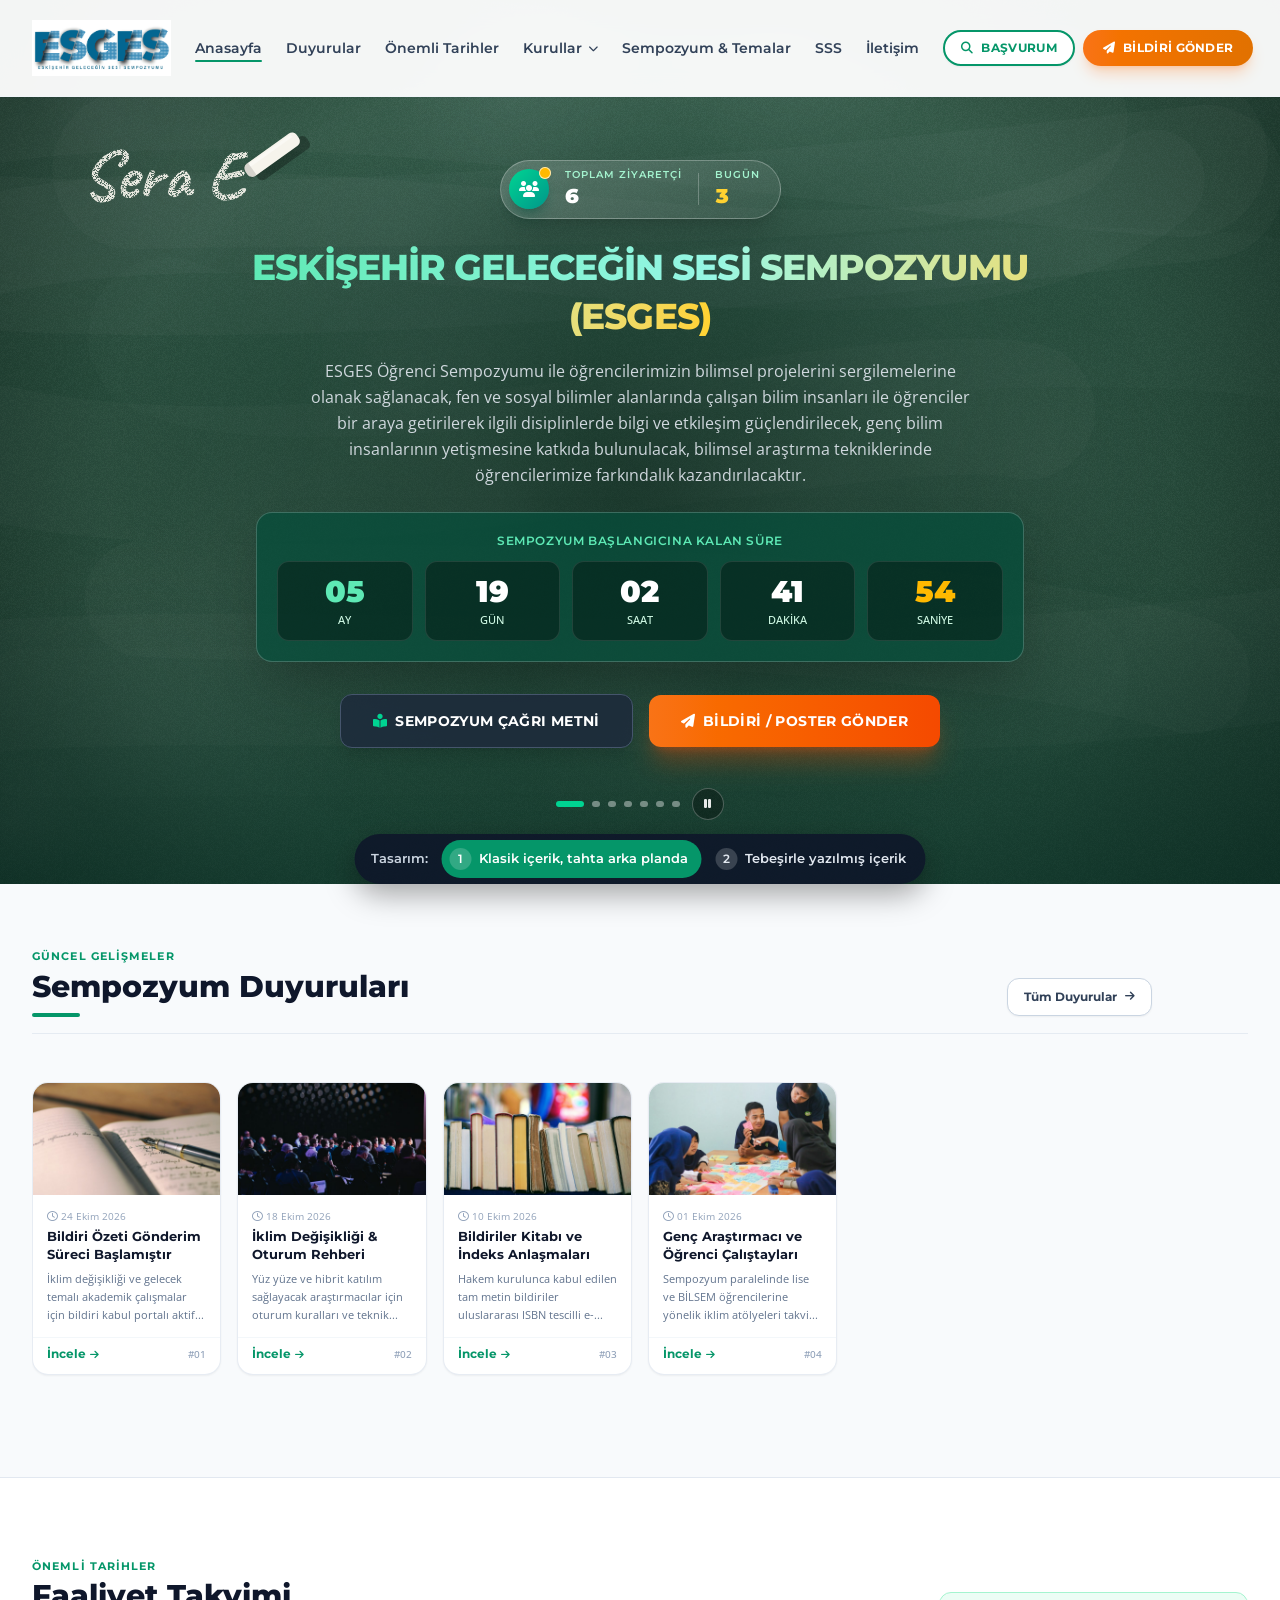
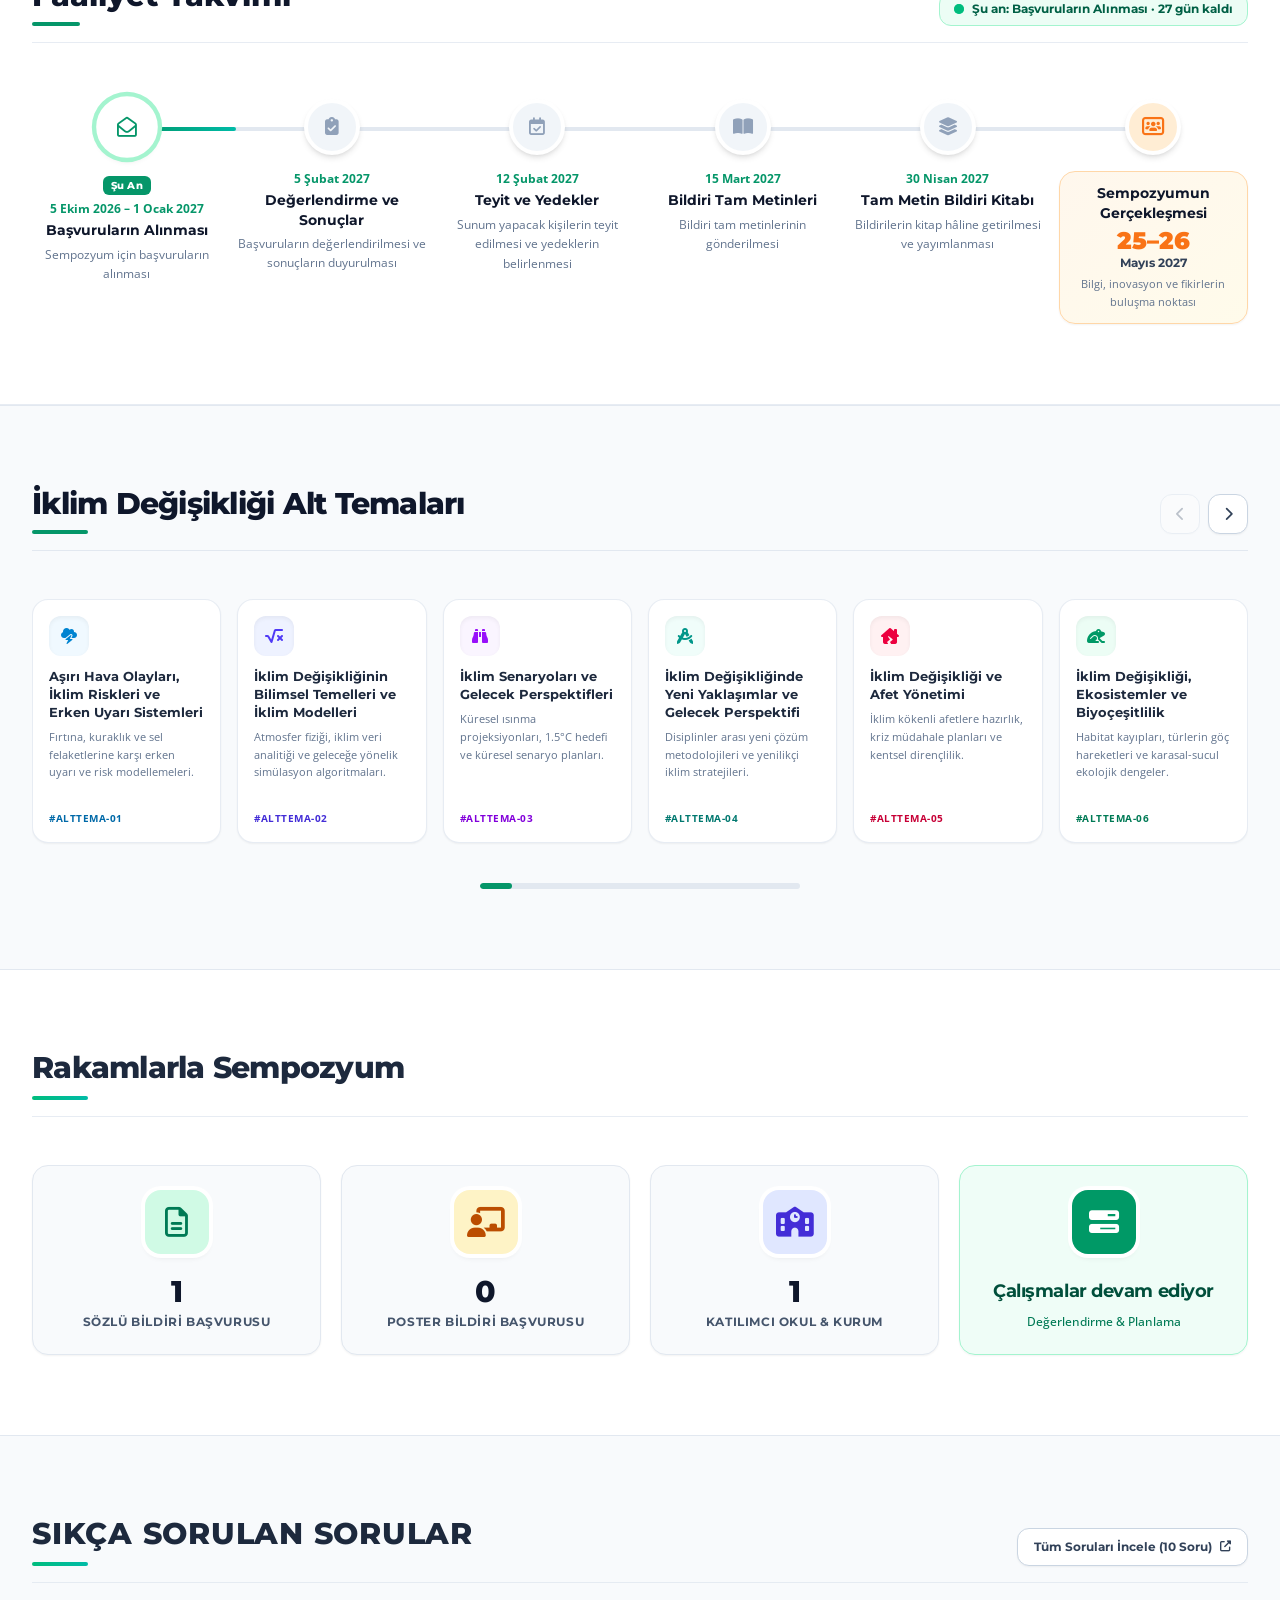
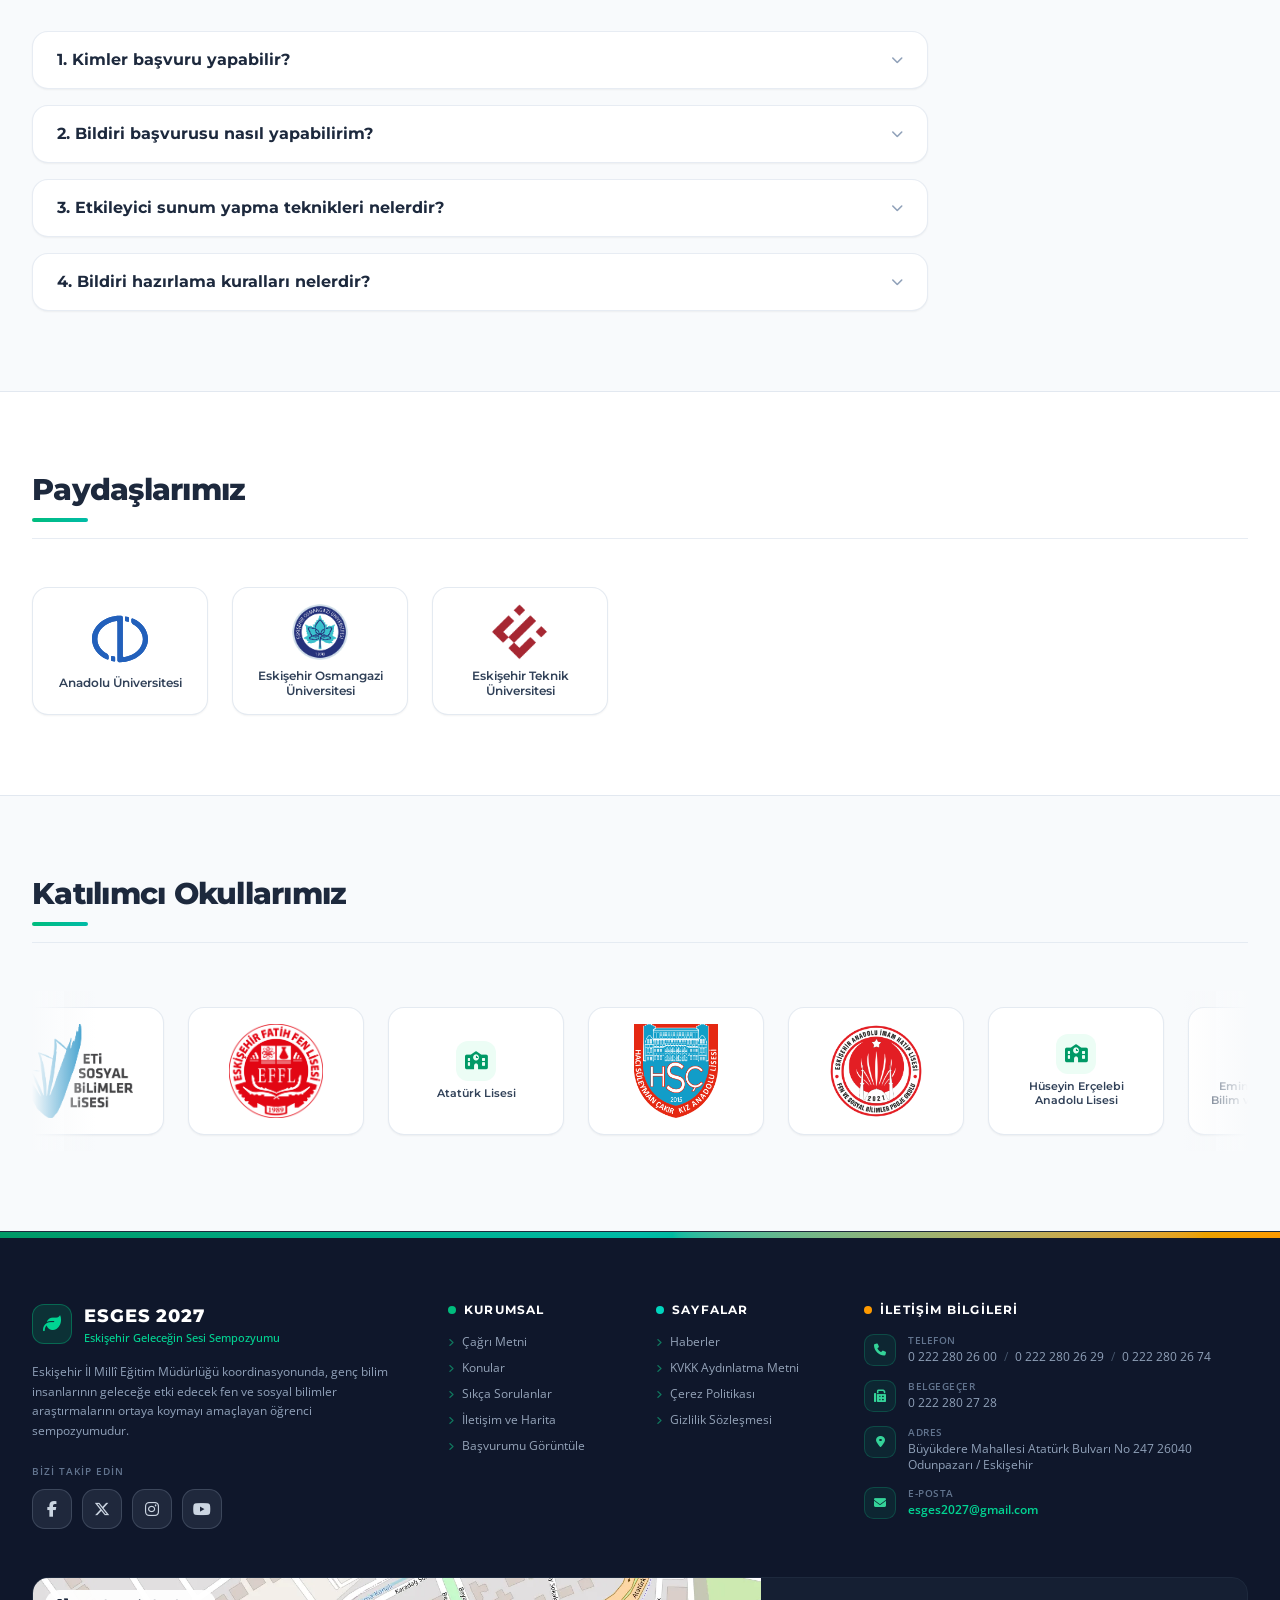
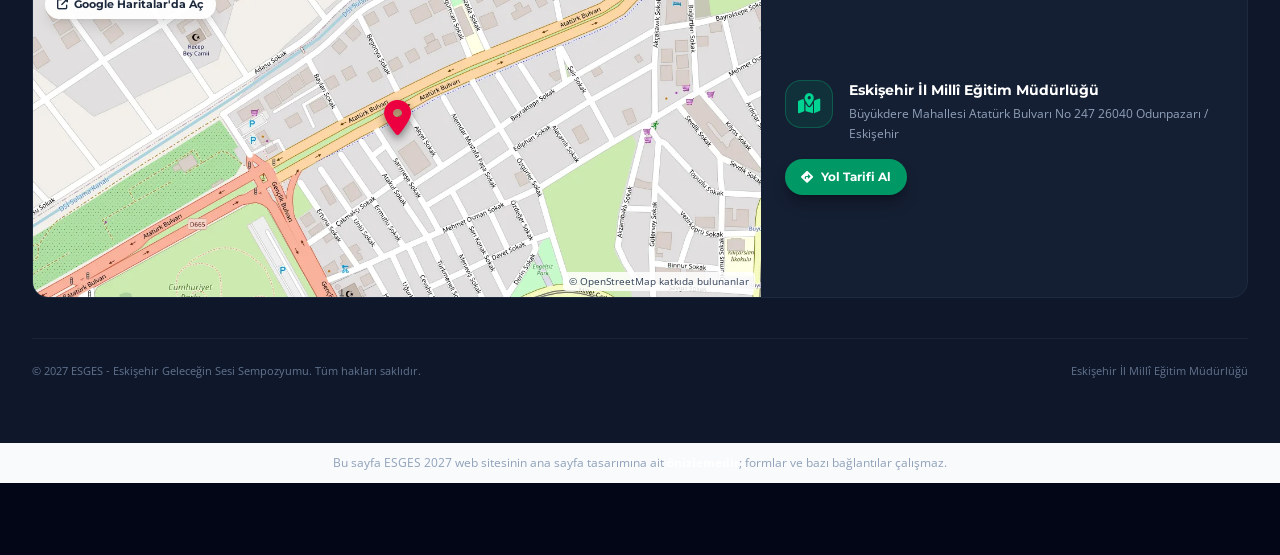
==== onceki.html @ fbde56c3 "İki tasarım sürümü ve aralarında geçiş çubuğu Sürüm 1 (onceki.html): klasik içerik, tebeşir tahtası " ====
<!DOCTYPE html>
<html lang="tr" class="scroll-smooth">
<head>
  <meta charset="utf-8">
  <meta name="viewport" content="width=device-width, initial-scale=1">
  <meta name="robots" content="noindex, nofollow">
  <title>ESGES 2027 | Tasarım Önizlemesi – Sürüm 1</title>
  <link rel="icon" href="images/esges-logo.png">
  <link rel="stylesheet" href="assets/app-8O1k_SH7.css">
  <script type="module" src="assets/app-DquBh3Ga.js"></script>
</head>
<body class="font-sans bg-brand-lightBg text-slate-800 antialiased selection:bg-brand-emerald selection:text-white">


  <div id="preloader" class="fixed inset-0 z-[9999] bg-slate-900 flex flex-col items-center justify-center transition-opacity duration-700">
  <div class="relative flex flex-col items-center justify-center">
    <div class="animate-pulse flex flex-col items-center">
      <svg class="w-32 h-32 md:w-40 md:h-40 drop-shadow-2xl" viewBox="0 0 200 200" fill="none" xmlns="http://www.w3.org/2000/svg">
        <circle cx="100" cy="100" r="90" stroke="url(#esgesGrad)" stroke-width="4" fill="#0f172a" />
        <path d="M100 35C100 35 145 65 145 110C145 145 115 165 100 165C85 165 55 145 55 110C55 65 100 35 100 35Z" fill="url(#leafGrad)" opacity="0.2"/>
        <path d="M100 45C100 45 135 75 135 110C135 135 115 155 100 155C85 155 65 135 65 110C65 75 100 45 100 45Z" stroke="#10b981" stroke-width="3" stroke-linecap="round"/>
        <path d="M100 55V145" stroke="#10b981" stroke-width="2.5" stroke-dasharray="4 3"/>
        <path d="M100 95C115 85 125 90 125 90" stroke="#059669" stroke-width="2.5" stroke-linecap="round"/>
        <path d="M100 115C85 105 75 110 75 110" stroke="#059669" stroke-width="2.5" stroke-linecap="round"/>
        <defs>
          <linearGradient id="esgesGrad" x1="0" y1="0" x2="200" y2="200" gradientUnits="userSpaceOnUse">
            <stop stop-color="#10b981"/>
            <stop offset="0.5" stop-color="#0284c7"/>
            <stop offset="1" stop-color="#f97316"/>
          </linearGradient>
          <linearGradient id="leafGrad" x1="100" y1="35" x2="100" y2="165" gradientUnits="userSpaceOnUse">
            <stop stop-color="#10b981"/>
            <stop offset="1" stop-color="#0284c7"/>
          </linearGradient>
        </defs>
      </svg>
      <div class="mt-4 text-center">
        <span class="text-3xl font-extrabold tracking-wider text-emerald-400 block font-['Montserrat']">ESGES</span>
        <span class="text-xs font-semibold tracking-widest text-slate-300 uppercase block mt-1">Eskişehir Geleceğin Sesi Sempozyumu</span>
        <span class="inline-block mt-2 px-2.5 py-0.5 rounded-full text-[11px] font-bold tracking-wider bg-emerald-500/20 text-emerald-300 border border-emerald-500/30">2027</span>
      </div>
    </div>
  </div>
</div>
  <header id="mainHeader" class="fixed top-0 left-0 right-0 z-40 transition-all duration-300 py-4 bg-white/95 backdrop-blur-md shadow-xs border-b border-slate-100">
  
  <div class="max-w-[90rem] mx-auto px-4 sm:px-6 lg:px-8 flex items-center justify-between gap-4 xl:gap-6">
    <a href="#" class="flex items-center group py-1 shrink-0">
      <img src="images/esges-logo.png" alt="ESGES 2027" class="h-9 sm:h-12 xl:h-14 w-auto max-w-[130px] sm:max-w-none object-contain transition-transform duration-300 group-hover:scale-105">
    </a>

    <nav class="hidden xl:flex items-center gap-6 2xl:gap-8 font-title font-semibold text-sm text-slate-700 whitespace-nowrap">
      <a href="#anasayfa" class="hover:text-brand-emerald transition-colors relative py-1 after:content-[''] after:absolute after:bottom-0 after:left-0 after:w-full after:h-0.5 after:bg-brand-emerald after:rounded-full">Anasayfa</a>
      <a href="#duyurular" class="hover:text-brand-emerald transition-colors py-1">Duyurular</a>
      <a href="#takvim" class="hover:text-brand-emerald transition-colors py-1">Önemli Tarihler</a>
      
      <div class="relative" data-kurul-menu>
        <button type="button" id="kurulMenuDugme" data-kurul-menu-dugme aria-expanded="false" aria-controls="kurulMenu" class="hover:text-brand-emerald transition-colors py-1 inline-flex items-center gap-1.5 font-semibold">
          <span>Kurullar</span><i class="fa-solid fa-chevron-down text-[10px] transition-transform duration-200" aria-hidden="true"></i>
        </button>
        <div id="kurulMenu" data-kurul-menu-liste class="hidden absolute left-1/2 -translate-x-1/2 top-full mt-3 w-80 rounded-2xl bg-white border border-slate-100 shadow-xl p-2 z-50 whitespace-normal">
                      <button type="button" data-kurul="0" class="w-full flex items-center gap-3 px-3 py-2.5 rounded-xl text-left text-sm text-slate-700 hover:bg-emerald-50 hover:text-brand-emerald transition-colors">
              <span class="w-8 h-8 shrink-0 rounded-lg bg-emerald-50 text-brand-emerald flex items-center justify-center" aria-hidden="true"><i class="fa-solid fa-sitemap text-xs"></i></span>
              <span class="flex-1 leading-snug">Sempozyum Düzenleme Kurulu</span>
              <span class="text-[11px] font-normal text-slate-400">6</span>
            </button>
                      <button type="button" data-kurul="1" class="w-full flex items-center gap-3 px-3 py-2.5 rounded-xl text-left text-sm text-slate-700 hover:bg-emerald-50 hover:text-brand-emerald transition-colors">
              <span class="w-8 h-8 shrink-0 rounded-lg bg-emerald-50 text-brand-emerald flex items-center justify-center" aria-hidden="true"><i class="fa-solid fa-flask text-xs"></i></span>
              <span class="flex-1 leading-snug">Sempozyum Bilim Kurulu</span>
              <span class="text-[11px] font-normal text-slate-400">39</span>
            </button>
                      <button type="button" data-kurul="2" class="w-full flex items-center gap-3 px-3 py-2.5 rounded-xl text-left text-sm text-slate-700 hover:bg-emerald-50 hover:text-brand-emerald transition-colors">
              <span class="w-8 h-8 shrink-0 rounded-lg bg-emerald-50 text-brand-emerald flex items-center justify-center" aria-hidden="true"><i class="fa-solid fa-chalkboard-user text-xs"></i></span>
              <span class="flex-1 leading-snug">Sempozyum Eğitim Kurulu</span>
              <span class="text-[11px] font-normal text-slate-400">8</span>
            </button>
                      <button type="button" data-kurul="3" class="w-full flex items-center gap-3 px-3 py-2.5 rounded-xl text-left text-sm text-slate-700 hover:bg-emerald-50 hover:text-brand-emerald transition-colors">
              <span class="w-8 h-8 shrink-0 rounded-lg bg-emerald-50 text-brand-emerald flex items-center justify-center" aria-hidden="true"><i class="fa-solid fa-laptop-code text-xs"></i></span>
              <span class="flex-1 leading-snug">Sempozyum WEB Sitesi &amp; Grafik Tasarım Ekibi</span>
              <span class="text-[11px] font-normal text-slate-400">4</span>
            </button>
                      <button type="button" data-kurul="4" class="w-full flex items-center gap-3 px-3 py-2.5 rounded-xl text-left text-sm text-slate-700 hover:bg-emerald-50 hover:text-brand-emerald transition-colors">
              <span class="w-8 h-8 shrink-0 rounded-lg bg-emerald-50 text-brand-emerald flex items-center justify-center" aria-hidden="true"><i class="fa-solid fa-pen-ruler text-xs"></i></span>
              <span class="flex-1 leading-snug">Grafik Tasarım &amp; Dizgi</span>
              <span class="text-[11px] font-normal text-slate-400">1</span>
            </button>
                      <button type="button" data-kurul="5" class="w-full flex items-center gap-3 px-3 py-2.5 rounded-xl text-left text-sm text-slate-700 hover:bg-emerald-50 hover:text-brand-emerald transition-colors">
              <span class="w-8 h-8 shrink-0 rounded-lg bg-emerald-50 text-brand-emerald flex items-center justify-center" aria-hidden="true"><i class="fa-solid fa-clipboard-check text-xs"></i></span>
              <span class="flex-1 leading-snug">Sempozyum Başvuru Değerlendirme Kurulu</span>
              <span class="text-[11px] font-normal text-slate-400">27</span>
            </button>
                      <button type="button" data-kurul="6" class="w-full flex items-center gap-3 px-3 py-2.5 rounded-xl text-left text-sm text-slate-700 hover:bg-emerald-50 hover:text-brand-emerald transition-colors">
              <span class="w-8 h-8 shrink-0 rounded-lg bg-emerald-50 text-brand-emerald flex items-center justify-center" aria-hidden="true"><i class="fa-solid fa-people-group text-xs"></i></span>
              <span class="flex-1 leading-snug">Sempozyum Organizasyon Ekibi</span>
              <span class="text-[11px] font-normal text-slate-400">10</span>
            </button>
                  </div>
      </div>
      <a href="#alt-temalar" class="hover:text-brand-emerald transition-colors py-1">Sempozyum & Temalar</a>
      <a href="#sss" class="hover:text-brand-emerald transition-colors py-1">SSS</a>
      <a href="#iletisim" class="hover:text-brand-emerald transition-colors py-1">İletişim</a>
    </nav>

    <div class="flex items-center gap-2 2xl:gap-3 shrink-0">
      
      <button data-modal-open="onizleme-takipModal" title="Takip kodunuzla başvurunuzu görüntüleyin" aria-label="Başvurumu görüntüle" class="hidden md:inline-flex items-center gap-2 px-4 py-2 rounded-full text-xs font-title font-bold tracking-wide whitespace-nowrap text-brand-emerald bg-white border-2 border-brand-emerald hover:bg-brand-emerald hover:text-white shadow-xs transition-all transform hover:-translate-y-0.5">
        <i class="fa-solid fa-magnifying-glass" aria-hidden="true"></i>
        <span class="2xl:hidden">BAŞVURUM</span>
        <span class="hidden 2xl:inline">BAŞVURUMU GÖRÜNTÜLE</span>
      </button>
      <button data-modal-open="onizleme-abstractModal" class="hidden md:inline-flex whitespace-nowrap items-center gap-2 px-5 py-2.5 rounded-full text-xs font-title font-bold tracking-wide text-white bg-gradient-to-r from-brand-accent to-amber-600 hover:from-brand-accentHover hover:to-orange-700 shadow-lg shadow-orange-500/25 transition-all transform hover:-translate-y-0.5">
        <i class="fa-solid fa-paper-plane" aria-hidden="true"></i>
        <span class="2xl:hidden">BİLDİRİ GÖNDER</span>
        <span class="hidden 2xl:inline">BİLDİRİ/POSTER GÖNDER</span>
      </button>

    <button id="mobileMenuBtn" aria-label="Menüyü Aç" class="xl:hidden p-2 rounded-lg text-slate-700 hover:text-brand-emerald hover:bg-slate-100 transition-colors focus:outline-hidden">
      <i class="fa-solid fa-bars text-2xl"></i>
    </button>
    </div>
  </div>
</header>

<div id="mobileDrawer" class="fixed inset-0 bg-slate-900/60 z-50 backdrop-blur-xs hidden xl:hidden">
  <div class="w-4/5 max-w-sm bg-white h-full ml-auto p-6 flex flex-col justify-between shadow-2xl overflow-y-auto">
    <div>
      <div class="flex items-center justify-between border-b pb-4 border-slate-100">
        <div class="flex items-center gap-2">
          <div class="w-9 h-9 rounded-lg bg-brand-emerald text-white flex items-center justify-center font-bold">E</div>
          <span class="font-title font-extrabold text-lg text-slate-800">ESGES Menü</span>
        </div>
        <button id="closeDrawerBtn" aria-label="Menüyü Kapat" class="p-2 text-slate-400 hover:text-slate-800 rounded-full hover:bg-slate-100 transition-colors">
          <i class="fa-solid fa-xmark text-xl"></i>
        </button>
      </div>

      <nav class="mt-6 flex flex-col space-y-3 font-title font-semibold text-slate-700">
        <a href="#anasayfa" class="mobile-nav-link flex items-center justify-between p-3 rounded-xl bg-slate-50 hover:bg-emerald-50 hover:text-brand-emerald transition-colors"><span>Anasayfa</span><i class="fa-solid fa-angle-right text-xs opacity-50"></i></a>
        <a href="#duyurular" class="mobile-nav-link flex items-center justify-between p-3 rounded-xl bg-slate-50 hover:bg-emerald-50 hover:text-brand-emerald transition-colors"><span>Duyurular</span><i class="fa-solid fa-angle-right text-xs opacity-50"></i></a>
        <a href="#takvim" class="mobile-nav-link flex items-center justify-between p-3 rounded-xl bg-slate-50 hover:bg-emerald-50 hover:text-brand-emerald transition-colors"><span>Faaliyet Takvimi</span><i class="fa-solid fa-angle-right text-xs opacity-50"></i></a>
        
        <div data-kurul-menu>
          <button type="button" data-kurul-menu-dugme aria-expanded="false" aria-controls="kurulMenuMobil" class="w-full flex items-center justify-between p-3 rounded-xl bg-slate-50 hover:bg-emerald-50 hover:text-brand-emerald transition-colors">
            <span>Kurullar</span><i class="fa-solid fa-chevron-down text-xs opacity-50 transition-transform duration-200" aria-hidden="true"></i>
          </button>
          <div id="kurulMenuMobil" data-kurul-menu-liste class="hidden mt-2 ml-3 pl-3 border-l-2 border-emerald-100 flex flex-col gap-1">
                          <button type="button" data-kurul="0" class="mobile-nav-link text-left px-3 py-2 rounded-lg text-sm font-medium text-slate-600 hover:bg-emerald-50 hover:text-brand-emerald transition-colors">Sempozyum Düzenleme Kurulu</button>
                          <button type="button" data-kurul="1" class="mobile-nav-link text-left px-3 py-2 rounded-lg text-sm font-medium text-slate-600 hover:bg-emerald-50 hover:text-brand-emerald transition-colors">Sempozyum Bilim Kurulu</button>
                          <button type="button" data-kurul="2" class="mobile-nav-link text-left px-3 py-2 rounded-lg text-sm font-medium text-slate-600 hover:bg-emerald-50 hover:text-brand-emerald transition-colors">Sempozyum Eğitim Kurulu</button>
                          <button type="button" data-kurul="3" class="mobile-nav-link text-left px-3 py-2 rounded-lg text-sm font-medium text-slate-600 hover:bg-emerald-50 hover:text-brand-emerald transition-colors">Sempozyum WEB Sitesi &amp; Grafik Tasarım Ekibi</button>
                          <button type="button" data-kurul="4" class="mobile-nav-link text-left px-3 py-2 rounded-lg text-sm font-medium text-slate-600 hover:bg-emerald-50 hover:text-brand-emerald transition-colors">Grafik Tasarım &amp; Dizgi</button>
                          <button type="button" data-kurul="5" class="mobile-nav-link text-left px-3 py-2 rounded-lg text-sm font-medium text-slate-600 hover:bg-emerald-50 hover:text-brand-emerald transition-colors">Sempozyum Başvuru Değerlendirme Kurulu</button>
                          <button type="button" data-kurul="6" class="mobile-nav-link text-left px-3 py-2 rounded-lg text-sm font-medium text-slate-600 hover:bg-emerald-50 hover:text-brand-emerald transition-colors">Sempozyum Organizasyon Ekibi</button>
                      </div>
        </div>
        <a href="#alt-temalar" class="mobile-nav-link flex items-center justify-between p-3 rounded-xl bg-slate-50 hover:bg-emerald-50 hover:text-brand-emerald transition-colors"><span>Alt Temalar</span><i class="fa-solid fa-angle-right text-xs opacity-50"></i></a>
        <a href="#sss" class="mobile-nav-link flex items-center justify-between p-3 rounded-xl bg-slate-50 hover:bg-emerald-50 hover:text-brand-emerald transition-colors"><span>Sıkça Sorulan Sorular</span><i class="fa-solid fa-angle-right text-xs opacity-50"></i></a>
        <a href="#iletisim" class="mobile-nav-link flex items-center justify-between p-3 rounded-xl bg-slate-50 hover:bg-emerald-50 hover:text-brand-emerald transition-colors"><span>İletişim</span><i class="fa-solid fa-angle-right text-xs opacity-50"></i></a>
      </nav>
    </div>

    <div class="pt-6 border-t border-slate-100 flex flex-col gap-3">
      <button data-modal-open="textModal" class="w-full py-2.5 px-4 rounded-xl font-semibold text-emerald-800 bg-emerald-50 border border-emerald-200 hover:bg-emerald-100 active:scale-95 transition-all text-center text-xs">Çağrı Metni İncele</button>
      <button data-modal-open="onizleme-takipModal" class="w-full py-2.5 px-4 rounded-xl font-semibold text-brand-emerald bg-white border-2 border-brand-emerald hover:bg-emerald-50 active:scale-95 transition-all text-center text-xs"><i class="fa-solid fa-magnifying-glass mr-1.5" aria-hidden="true"></i>Başvurumu Görüntüle</button>
      <button data-modal-open="onizleme-abstractModal" class="w-full py-3 px-4 rounded-xl bg-brand-accent text-white font-title font-bold text-center text-sm shadow-md hover:bg-brand-accentHover">Bildiri Gönder</button>
    </div>
  </div>
</div>

  <main>
      <section id="anasayfa" class="relative min-h-[92vh] flex items-center justify-center pt-28 sm:pt-32 md:pt-36 pb-16 overflow-hidden">
  
  <div id="tebesirTahtasi" class="absolute inset-0 z-0 overflow-hidden bg-[#2b5442]" role="img" aria-label="Tebeşir tahtası çizimi">
    <canvas data-katman="tahta" class="absolute inset-0 w-full h-full" aria-hidden="true"></canvas>
    <canvas data-katman="murekkep" class="absolute inset-0 w-full h-full" aria-hidden="true"></canvas>
    <canvas data-katman="canli" class="absolute inset-0 w-full h-full" aria-hidden="true"></canvas>
    <canvas data-katman="arac" class="absolute inset-0 w-full h-full" aria-hidden="true"></canvas>
  </div>
  <div class="hero-tahta-ortu absolute inset-0 z-0 pointer-events-none" aria-hidden="true"></div>

  <div class="hero-icerik relative z-10 max-w-4xl mx-auto px-4 sm:px-6 text-center text-white mt-4">
    
    <div class="ziyaretci-sayaci inline-flex items-center gap-3 sm:gap-4 mb-6 pl-2 pr-5 py-2 rounded-full shadow-xl" role="group" aria-label="Ziyaretçi sayacı">
      <span class="relative w-10 h-10 shrink-0 rounded-full bg-gradient-to-br from-emerald-400 to-teal-600 text-white flex items-center justify-center text-base shadow-lg shadow-emerald-900/40">
        <i class="fa-solid fa-users" aria-hidden="true"></i>
        <span class="absolute -top-0.5 -right-0.5 flex w-3 h-3" aria-hidden="true">
          <span class="absolute inline-flex w-full h-full rounded-full bg-amber-400 opacity-75 animate-ping"></span>
          <span class="relative inline-flex w-3 h-3 rounded-full bg-amber-400 border border-white/70"></span>
        </span>
      </span>
      <span class="text-left leading-tight">
        <span class="block text-[10px] font-title font-semibold uppercase tracking-widest text-emerald-200">Toplam Ziyaretçi</span>
        <span data-sayac="7" class="block font-title font-black text-lg sm:text-xl tabular-nums tracking-tight">7</span>
      </span>
      <span class="w-px h-8 bg-white/25" aria-hidden="true"></span>
      <span class="text-left leading-tight">
        <span class="block text-[10px] font-title font-semibold uppercase tracking-widest text-emerald-200">Bugün</span>
        <span data-sayac="4" class="block font-title font-black text-lg sm:text-xl tabular-nums tracking-tight text-amber-300">4</span>
      </span>
    </div>

    <h1 class="text-2xl sm:text-3xl md:text-4xl font-title font-extrabold tracking-tight leading-snug mb-4">
      <span class="text-transparent bg-clip-text bg-gradient-to-r from-emerald-300 via-teal-200 to-amber-300">
        ESKİŞEHİR GELECEĞİN SESİ SEMPOZYUMU (ESGES)
      </span>
    </h1>

    <p class="max-w-2xl mx-auto text-xs sm:text-sm md:text-base text-slate-200/90 font-normal leading-relaxed mb-6">
      ESGES Öğrenci Sempozyumu ile öğrencilerimizin bilimsel projelerini sergilemelerine olanak sağlanacak, fen ve sosyal bilimler alanlarında çalışan bilim insanları ile öğrenciler bir araya getirilerek ilgili disiplinlerde bilgi ve etkileşim güçlendirilecek, genç bilim insanlarının yetişmesine katkıda bulunulacak, bilimsel araştırma tekniklerinde öğrencilerimize farkındalık kazandırılacaktır.
    </p>

    <div class="max-w-3xl mx-auto glass-card-dark rounded-2xl p-4 sm:p-5 shadow-2xl mb-8 border border-emerald-500/30">
      <p class="text-[11px] sm:text-xs font-title font-semibold uppercase tracking-wider text-emerald-300 mb-3 text-center">
        Sempozyum Başlangıcına Kalan Süre
      </p>

      <div class="grid grid-cols-5 gap-1.5 sm:gap-3 text-center">
        <div class="bg-black/35 rounded-xl p-2 sm:p-3 border border-white/10 flex flex-col justify-center">
          <span id="countdownMonths" class="block font-title font-black text-xl sm:text-3xl text-emerald-300">00</span>
          <span class="text-[9px] sm:text-[11px] font-medium text-emerald-100 uppercase mt-0.5">Ay</span>
        </div>
        <div class="bg-black/35 rounded-xl p-2 sm:p-3 border border-white/10 flex flex-col justify-center">
          <span id="countdownDays" class="block font-title font-black text-xl sm:text-3xl text-white">00</span>
          <span class="text-[9px] sm:text-[11px] font-medium text-emerald-100 uppercase mt-0.5">Gün</span>
        </div>
        <div class="bg-black/35 rounded-xl p-2 sm:p-3 border border-white/10 flex flex-col justify-center">
          <span id="countdownHours" class="block font-title font-black text-xl sm:text-3xl text-white">00</span>
          <span class="text-[9px] sm:text-[11px] font-medium text-emerald-100 uppercase mt-0.5">Saat</span>
        </div>
        <div class="bg-black/35 rounded-xl p-2 sm:p-3 border border-white/10 flex flex-col justify-center">
          <span id="countdownMinutes" class="block font-title font-black text-xl sm:text-3xl text-white">00</span>
          <span class="text-[9px] sm:text-[11px] font-medium text-emerald-100 uppercase mt-0.5">Dakika</span>
        </div>
        <div class="bg-black/35 rounded-xl p-2 sm:p-3 border border-white/10 flex flex-col justify-center">
          <span id="countdownSeconds" class="block font-title font-black text-xl sm:text-3xl text-amber-400">00</span>
          <span class="text-[9px] sm:text-[11px] font-medium text-emerald-100 uppercase mt-0.5">Saniye</span>
        </div>
      </div>
    </div>

    <div class="flex flex-col sm:flex-row items-center justify-center gap-4">
      <button data-modal-open="textModal" class="w-full sm:w-auto px-8 py-4 rounded-xl font-title font-bold text-sm tracking-wide text-white bg-slate-800/80 hover:bg-slate-700 border border-slate-600 backdrop-blur-md transition-all shadow-lg flex items-center justify-center gap-2 transform hover:-translate-y-1">
        <i class="fa-solid fa-book-open-reader text-emerald-400"></i>
        <span>SEMPOZYUM ÇAĞRI METNİ</span>
      </button>
      <button data-modal-open="onizleme-abstractModal" class="w-full sm:w-auto px-8 py-4 rounded-xl font-title font-bold text-sm tracking-wide text-white bg-gradient-to-r from-brand-accent to-orange-600 hover:from-orange-500 hover:to-orange-700 shadow-xl shadow-orange-600/30 transition-all flex items-center justify-center gap-2 transform hover:-translate-y-1">
        <i class="fa-solid fa-paper-plane"></i>
        <span>BİLDİRİ / POSTER GÖNDER</span>
      </button>
    </div>

    
    <div class="flex justify-center items-center gap-3 mt-10">
      <div id="tebesirNoktalar" class="flex items-center gap-2"></div>
      <button type="button" id="tebesirDurdur" aria-label="Tahta animasyonunu duraklat" aria-pressed="false" class="w-8 h-8 rounded-full bg-black/30 hover:bg-black/50 border border-white/25 text-white/90 flex items-center justify-center transition-colors">
        <i class="fa-solid fa-pause text-xs" aria-hidden="true"></i>
      </button>
    </div>
  </div>
</section>
  <section id="duyurular" class="py-12 sm:py-16 bg-slate-50 relative border-b border-slate-200 overflow-hidden">
  <div class="max-w-7xl mx-auto px-4 sm:px-6 lg:px-8">
    <div class="reveal-heading flex flex-col sm:flex-row items-start sm:items-end justify-between gap-4 mb-8 sm:mb-10 pb-4 border-b border-slate-200/80">
      <div>
        <span class="text-[11px] font-title font-bold uppercase tracking-widest text-brand-emerald block">GÜNCEL GELİŞMELER</span>
        <h2 class="text-2xl sm:text-3xl font-title font-extrabold text-slate-900 mt-1">Sempozyum Duyuruları</h2>
        <div class="w-12 h-1 bg-brand-emerald rounded-full mt-2"></div>
      </div>
      <div class="flex items-center gap-2 self-start sm:self-auto">
        <a href="#" class="inline-flex items-center gap-2 px-4 py-2.5 rounded-xl bg-white border border-slate-300 text-xs font-title font-bold text-slate-700 hover:text-white hover:bg-brand-emerald hover:border-brand-emerald shadow-xs transition-all duration-300 group shrink-0">
          <span>Tüm Duyurular</span>
          <i class="fa-solid fa-arrow-right text-[11px] group-hover:translate-x-1 transition-transform"></i>
        </a>
        <button id="prevNoticeBtn" type="button" aria-label="Önceki duyurular" class="w-10 h-10 rounded-xl bg-white border border-slate-300 text-slate-700 hover:text-white hover:bg-brand-emerald hover:border-brand-emerald shadow-xs flex items-center justify-center transition-all active:scale-95 disabled:opacity-30 disabled:pointer-events-none">
          <i class="fa-solid fa-chevron-left text-sm" aria-hidden="true"></i>
        </button>
        <button id="nextNoticeBtn" type="button" aria-label="Sonraki duyurular" class="w-10 h-10 rounded-xl bg-white border border-slate-300 text-slate-700 hover:text-white hover:bg-brand-emerald hover:border-brand-emerald shadow-xs flex items-center justify-center transition-all active:scale-95 disabled:opacity-30 disabled:pointer-events-none">
          <i class="fa-solid fa-chevron-right text-sm" aria-hidden="true"></i>
        </button>
      </div>
    </div>

          
      <div id="noticesSlider" class="reveal flex gap-4 overflow-x-auto scroll-smooth snap-x snap-mandatory no-scrollbar pb-6 pt-2">
                  <article class="w-[calc(50%-8px)] sm:w-[calc((100%-32px)/3)] md:w-[calc((100%-48px)/4)] lg:w-[calc((100%-80px)/6)] shrink-0 snap-start bg-white rounded-2xl overflow-hidden shadow-xs hover:shadow-lg border border-slate-200/80 flex flex-col justify-between group transition-all duration-300 hover:-translate-y-0.5">
            <div>
              <div class="relative h-24 sm:h-28 w-full overflow-hidden bg-slate-100">
                                  <img src="images/duyurular/esges-duyuru-1-bildiri-ozeti.jpg" alt="Bildiri Özeti Gönderimi" loading="lazy" class="w-full h-full object-cover transition-transform duration-500 group-hover:scale-105">
                              </div>
              <div class="p-3.5">
                <time datetime="2026-10-24" class="text-[10px] text-slate-400 block mb-1"><i class="fa-regular fa-clock mr-1" aria-hidden="true"></i>24 Ekim 2026</time>
                <h3 class="font-title font-bold text-[13px] text-slate-900 group-hover:text-brand-emerald transition-colors line-clamp-3 leading-snug">Bildiri Özeti Gönderim Süreci Başlamıştır</h3>
                <p class="text-[11px] text-slate-500 mt-1.5 line-clamp-3 leading-relaxed">İklim değişikliği ve gelecek temalı akademik çalışmalar için bildiri kabul portalı aktif hale getirilmiştir.</p>
              </div>
            </div>
            <div class="px-3.5 pb-3 pt-2 border-t border-slate-100/80 flex items-center justify-between gap-2">
              
              <template id="duyuru-icerik-0">5 Ekim 2026 itibarıyla açılan başvuru panelinde özet metinler sisteme yüklenebilir. Son başvuru tarihi 02 Ocak 2027 mesai bitimidir.</template>
              <button type="button" data-notice-title="Bildiri Özeti Gönderim Süreci Başlamıştır" data-notice-template="duyuru-icerik-0" class="text-xs font-title font-bold text-brand-emerald group-hover:text-brand-darkGreen inline-flex items-center gap-1">
                <span>İncele</span>
                <i class="fa-solid fa-arrow-right text-[10px] group-hover:translate-x-1 transition-transform" aria-hidden="true"></i>
              </button>
              
              <span class="text-[10px] text-slate-400 font-medium">#01</span>
            </div>
          </article>
                  <article class="w-[calc(50%-8px)] sm:w-[calc((100%-32px)/3)] md:w-[calc((100%-48px)/4)] lg:w-[calc((100%-80px)/6)] shrink-0 snap-start bg-white rounded-2xl overflow-hidden shadow-xs hover:shadow-lg border border-slate-200/80 flex flex-col justify-between group transition-all duration-300 hover:-translate-y-0.5">
            <div>
              <div class="relative h-24 sm:h-28 w-full overflow-hidden bg-slate-100">
                                  <img src="images/duyurular/esges-duyuru-2-oturum-rehberi.jpg" alt="Karbon Nötr Oturum Rehberi" loading="lazy" class="w-full h-full object-cover transition-transform duration-500 group-hover:scale-105">
                              </div>
              <div class="p-3.5">
                <time datetime="2026-10-18" class="text-[10px] text-slate-400 block mb-1"><i class="fa-regular fa-clock mr-1" aria-hidden="true"></i>18 Ekim 2026</time>
                <h3 class="font-title font-bold text-[13px] text-slate-900 group-hover:text-brand-emerald transition-colors line-clamp-3 leading-snug">İklim Değişikliği &amp; Oturum Rehberi</h3>
                <p class="text-[11px] text-slate-500 mt-1.5 line-clamp-3 leading-relaxed">Yüz yüze ve hibrit katılım sağlayacak araştırmacılar için oturum kuralları ve teknik yönergeler duyuruldu.</p>
              </div>
            </div>
            <div class="px-3.5 pb-3 pt-2 border-t border-slate-100/80 flex items-center justify-between gap-2">
              
              <template id="duyuru-icerik-1">Sempozyum merkezine ulaşımda toplu taşımayı tercih eden katılımcılarımız adına kampüste hatıra fidanı dikilecektir.</template>
              <button type="button" data-notice-title="İklim Değişikliği &amp; Oturum Rehberi" data-notice-template="duyuru-icerik-1" class="text-xs font-title font-bold text-brand-emerald group-hover:text-brand-darkGreen inline-flex items-center gap-1">
                <span>İncele</span>
                <i class="fa-solid fa-arrow-right text-[10px] group-hover:translate-x-1 transition-transform" aria-hidden="true"></i>
              </button>
              
              <span class="text-[10px] text-slate-400 font-medium">#02</span>
            </div>
          </article>
                  <article class="w-[calc(50%-8px)] sm:w-[calc((100%-32px)/3)] md:w-[calc((100%-48px)/4)] lg:w-[calc((100%-80px)/6)] shrink-0 snap-start bg-white rounded-2xl overflow-hidden shadow-xs hover:shadow-lg border border-slate-200/80 flex flex-col justify-between group transition-all duration-300 hover:-translate-y-0.5">
            <div>
              <div class="relative h-24 sm:h-28 w-full overflow-hidden bg-slate-100">
                                  <img src="images/duyurular/esges-duyuru-3-bildiriler-kitabi.jpg" alt="Bildiriler Kitabı ve İndeks" loading="lazy" class="w-full h-full object-cover transition-transform duration-500 group-hover:scale-105">
                              </div>
              <div class="p-3.5">
                <time datetime="2026-10-10" class="text-[10px] text-slate-400 block mb-1"><i class="fa-regular fa-clock mr-1" aria-hidden="true"></i>10 Ekim 2026</time>
                <h3 class="font-title font-bold text-[13px] text-slate-900 group-hover:text-brand-emerald transition-colors line-clamp-3 leading-snug">Bildiriler Kitabı ve İndeks Anlaşmaları</h3>
                <p class="text-[11px] text-slate-500 mt-1.5 line-clamp-3 leading-relaxed">Hakem kurulunca kabul edilen tam metin bildiriler uluslararası ISBN tescilli e-kitapta yer alacaktır.</p>
              </div>
            </div>
            <div class="px-3.5 pb-3 pt-2 border-t border-slate-100/80 flex items-center justify-between gap-2">
              
              <template id="duyuru-icerik-2">Tam metinler 15 Mart 2027 tarihine kadar sisteme yüklenecek ve açık erişimli olarak dijital kütüphanemizde yayınlanacaktır.</template>
              <button type="button" data-notice-title="Bildiriler Kitabı ve İndeks Anlaşmaları" data-notice-template="duyuru-icerik-2" class="text-xs font-title font-bold text-brand-emerald group-hover:text-brand-darkGreen inline-flex items-center gap-1">
                <span>İncele</span>
                <i class="fa-solid fa-arrow-right text-[10px] group-hover:translate-x-1 transition-transform" aria-hidden="true"></i>
              </button>
              
              <span class="text-[10px] text-slate-400 font-medium">#03</span>
            </div>
          </article>
                  <article class="w-[calc(50%-8px)] sm:w-[calc((100%-32px)/3)] md:w-[calc((100%-48px)/4)] lg:w-[calc((100%-80px)/6)] shrink-0 snap-start bg-white rounded-2xl overflow-hidden shadow-xs hover:shadow-lg border border-slate-200/80 flex flex-col justify-between group transition-all duration-300 hover:-translate-y-0.5">
            <div>
              <div class="relative h-24 sm:h-28 w-full overflow-hidden bg-slate-100">
                                  <img src="images/duyurular/esges-duyuru-4-genc-arastirmaci.jpg" alt="Genç Araştırmacı Çalıştayları" loading="lazy" class="w-full h-full object-cover transition-transform duration-500 group-hover:scale-105">
                              </div>
              <div class="p-3.5">
                <time datetime="2026-10-01" class="text-[10px] text-slate-400 block mb-1"><i class="fa-regular fa-clock mr-1" aria-hidden="true"></i>01 Ekim 2026</time>
                <h3 class="font-title font-bold text-[13px] text-slate-900 group-hover:text-brand-emerald transition-colors line-clamp-3 leading-snug">Genç Araştırmacı ve Öğrenci Çalıştayları</h3>
                <p class="text-[11px] text-slate-500 mt-1.5 line-clamp-3 leading-relaxed">Sempozyum paralelinde lise ve BİLSEM öğrencilerine yönelik iklim atölyeleri takvimi açıklandı.</p>
              </div>
            </div>
            <div class="px-3.5 pb-3 pt-2 border-t border-slate-100/80 flex items-center justify-between gap-2">
              
              <template id="duyuru-icerik-3">Atölye kayıtları kontenjanla sınırlı olup, danışman öğretmenler eşliğinde grup başvuruları kabul edilmektedir.</template>
              <button type="button" data-notice-title="Genç Araştırmacı ve Öğrenci Çalıştayları" data-notice-template="duyuru-icerik-3" class="text-xs font-title font-bold text-brand-emerald group-hover:text-brand-darkGreen inline-flex items-center gap-1">
                <span>İncele</span>
                <i class="fa-solid fa-arrow-right text-[10px] group-hover:translate-x-1 transition-transform" aria-hidden="true"></i>
              </button>
              
              <span class="text-[10px] text-slate-400 font-medium">#04</span>
            </div>
          </article>
              </div>

      <div class="w-full max-w-xs mx-auto mt-2 bg-slate-200 h-1.5 rounded-full overflow-hidden">
        <div id="noticeProgressBar" class="bg-brand-emerald h-full w-1/4 transition-all duration-300 rounded-full"></div>
      </div>
      </div>
</section>
  <section id="takvim" class="py-16 sm:py-20 bg-white relative overflow-hidden border-b border-slate-200/80">
  <div class="max-w-7xl mx-auto px-4 sm:px-6 lg:px-8 relative z-10">
    <div class="reveal-heading flex flex-col sm:flex-row items-start sm:items-end justify-between gap-4 mb-10 sm:mb-14 pb-4 border-b border-slate-200/80">
      <div>
        <span class="text-[11px] font-title font-bold uppercase tracking-widest text-brand-emerald block">Önemli Tarihler</span>
        <h2 class="text-2xl sm:text-3xl font-title font-extrabold text-slate-900 mt-1">Faaliyet Takvimi</h2>
        <div class="w-12 h-1 bg-brand-emerald rounded-full mt-2"></div>
      </div>
      <div id="timelineStatus" class="hidden items-center gap-2 px-3.5 py-2 rounded-xl bg-emerald-50 border border-emerald-200 text-xs font-title font-bold text-emerald-800 self-start sm:self-auto">
        <span class="relative flex w-2.5 h-2.5">
          <span class="absolute inline-flex w-full h-full rounded-full bg-emerald-400 opacity-75 animate-ping"></span>
          <span class="relative inline-flex w-2.5 h-2.5 rounded-full bg-emerald-500"></span>
        </span>
        <span id="timelineStatusText"></span>
      </div>
    </div>

    <div class="relative">
      <!-- Masaüstü: yatay çizgi -->
      <div class="hidden lg:block absolute top-7 left-[calc(100%/12)] right-[calc(100%/12)] h-1 rounded-full bg-slate-200">
        <div id="timelineFillH" class="w-0 h-full rounded-full bg-gradient-to-r from-brand-emerald to-teal-500 transition-[width] duration-1000 ease-out"></div>
      </div>
      <!-- Telefon/tablet: dikey çizgi -->
      <div class="lg:hidden absolute left-7 top-7 bottom-7 w-1 -translate-x-1/2 rounded-full bg-slate-200">
        <div id="timelineFillV" class="w-full h-0 rounded-full bg-gradient-to-b from-brand-emerald to-teal-500 transition-[height] duration-1000 ease-out"></div>
      </div>

      <ol id="timelineSteps" class="relative grid grid-cols-1 lg:grid-cols-6 gap-8 lg:gap-4">

        <li class="timeline-step timeline-item relative flex lg:flex-col items-start lg:items-center gap-4 lg:text-center" data-start="2026-10-05" data-end="2027-01-01">
          <div class="step-dot relative z-10 w-14 h-14 shrink-0 rounded-full flex items-center justify-center text-lg border-4 border-white shadow-md transition-all duration-300">
            <i class="step-icon fa-regular fa-envelope-open"></i>
          </div>
          <div class="min-w-0 pt-1 lg:pt-0">
            <span class="step-badge hidden mb-1.5 text-[10px] font-title font-extrabold tracking-wide px-2 py-0.5 rounded-md"></span>
            <span class="block text-xs font-bold text-brand-emerald">5 Ekim 2026 – 1 Ocak 2027</span>
            <h3 class="step-title font-title font-bold text-sm text-slate-900 mt-1 leading-snug">Başvuruların Alınması</h3>
            <p class="text-xs text-slate-500 mt-1 leading-relaxed">Sempozyum için başvuruların alınması</p>
          </div>
        </li>

        <li class="timeline-step timeline-item relative flex lg:flex-col items-start lg:items-center gap-4 lg:text-center" data-start="2027-02-05">
          <div class="step-dot relative z-10 w-14 h-14 shrink-0 rounded-full flex items-center justify-center text-lg border-4 border-white shadow-md transition-all duration-300">
            <i class="step-icon fa-solid fa-clipboard-check"></i>
          </div>
          <div class="min-w-0 pt-1 lg:pt-0">
            <span class="step-badge hidden mb-1.5 text-[10px] font-title font-extrabold tracking-wide px-2 py-0.5 rounded-md"></span>
            <span class="block text-xs font-bold text-brand-emerald">5 Şubat 2027</span>
            <h3 class="step-title font-title font-bold text-sm text-slate-900 mt-1 leading-snug">Değerlendirme ve Sonuçlar</h3>
            <p class="text-xs text-slate-500 mt-1 leading-relaxed">Başvuruların değerlendirilmesi ve sonuçların duyurulması</p>
          </div>
        </li>

        <li class="timeline-step timeline-item relative flex lg:flex-col items-start lg:items-center gap-4 lg:text-center" data-start="2027-02-12">
          <div class="step-dot relative z-10 w-14 h-14 shrink-0 rounded-full flex items-center justify-center text-lg border-4 border-white shadow-md transition-all duration-300">
            <i class="step-icon fa-regular fa-calendar-check"></i>
          </div>
          <div class="min-w-0 pt-1 lg:pt-0">
            <span class="step-badge hidden mb-1.5 text-[10px] font-title font-extrabold tracking-wide px-2 py-0.5 rounded-md"></span>
            <span class="block text-xs font-bold text-brand-emerald">12 Şubat 2027</span>
            <h3 class="step-title font-title font-bold text-sm text-slate-900 mt-1 leading-snug">Teyit ve Yedekler</h3>
            <p class="text-xs text-slate-500 mt-1 leading-relaxed">Sunum yapacak kişilerin teyit edilmesi ve yedeklerin belirlenmesi</p>
          </div>
        </li>

        <li class="timeline-step timeline-item relative flex lg:flex-col items-start lg:items-center gap-4 lg:text-center" data-start="2027-03-15">
          <div class="step-dot relative z-10 w-14 h-14 shrink-0 rounded-full flex items-center justify-center text-lg border-4 border-white shadow-md transition-all duration-300">
            <i class="step-icon fa-solid fa-book-open"></i>
          </div>
          <div class="min-w-0 pt-1 lg:pt-0">
            <span class="step-badge hidden mb-1.5 text-[10px] font-title font-extrabold tracking-wide px-2 py-0.5 rounded-md"></span>
            <span class="block text-xs font-bold text-brand-emerald">15 Mart 2027</span>
            <h3 class="step-title font-title font-bold text-sm text-slate-900 mt-1 leading-snug">Bildiri Tam Metinleri</h3>
            <p class="text-xs text-slate-500 mt-1 leading-relaxed">Bildiri tam metinlerinin gönderilmesi</p>
          </div>
        </li>

        <li class="timeline-step timeline-item relative flex lg:flex-col items-start lg:items-center gap-4 lg:text-center" data-start="2027-04-30">
          <div class="step-dot relative z-10 w-14 h-14 shrink-0 rounded-full flex items-center justify-center text-lg border-4 border-white shadow-md transition-all duration-300">
            <i class="step-icon fa-solid fa-layer-group"></i>
          </div>
          <div class="min-w-0 pt-1 lg:pt-0">
            <span class="step-badge hidden mb-1.5 text-[10px] font-title font-extrabold tracking-wide px-2 py-0.5 rounded-md"></span>
            <span class="block text-xs font-bold text-brand-emerald">30 Nisan 2027</span>
            <h3 class="step-title font-title font-bold text-sm text-slate-900 mt-1 leading-snug">Tam Metin Bildiri Kitabı</h3>
            <p class="text-xs text-slate-500 mt-1 leading-relaxed">Bildirilerin kitap hâline getirilmesi ve yayımlanması</p>
          </div>
        </li>

        <li class="timeline-step timeline-item relative flex lg:flex-col items-start lg:items-center gap-4 lg:text-center" data-start="2027-05-25" data-end="2027-05-26" data-final="true">
          <div class="step-dot relative z-10 w-14 h-14 shrink-0 rounded-full flex items-center justify-center text-lg border-4 border-white shadow-md transition-all duration-300">
            <i class="step-icon fa-solid fa-users-rectangle"></i>
          </div>
          <div class="min-w-0 lg:w-full rounded-2xl bg-gradient-to-br from-orange-50 to-amber-50 border border-orange-200 px-4 py-3 shadow-xs">
            <span class="step-badge hidden mb-1.5 text-[10px] font-title font-extrabold tracking-wide px-2 py-0.5 rounded-md"></span>
            <h3 class="step-title font-title font-bold text-sm text-slate-900 leading-snug">Sempozyumun Gerçekleşmesi</h3>
            <div class="text-2xl font-title font-black text-brand-accent leading-none mt-1.5">25–26</div>
            <span class="block text-xs font-title font-bold text-slate-700 mt-0.5">Mayıs 2027</span>
            <p class="text-[11px] text-slate-500 mt-1 leading-relaxed">Bilgi, inovasyon ve fikirlerin buluşma noktası</p>
          </div>
        </li>

      </ol>
    </div>
  </div>
</section>
  <section id="alt-temalar" class="py-16 sm:py-20 bg-slate-50 border-t border-slate-200 relative overflow-hidden">
  <div class="max-w-7xl mx-auto px-4 sm:px-6 lg:px-8">

    <div class="reveal-heading flex flex-col sm:flex-row sm:items-end justify-between gap-4 mb-10 pb-4 border-b border-slate-200">
      <div>
        <h2 class="text-2xl sm:text-3xl font-title font-extrabold text-slate-900 tracking-tight">
          İklim Değişikliği Alt Temaları
        </h2>
        <div class="w-14 h-1 bg-brand-emerald rounded-full mt-2"></div>
      </div>

      <div class="flex items-center gap-2 self-end sm:self-auto">
        <button id="prevThemeBtn" aria-label="Önceki Temalar" class="w-10 h-10 rounded-xl bg-white border border-slate-300 text-slate-700 hover:text-white hover:bg-brand-emerald hover:border-brand-emerald shadow-xs flex items-center justify-center transition-all active:scale-95 disabled:opacity-30 disabled:pointer-events-none">
          <i class="fa-solid fa-chevron-left text-sm"></i>
        </button>
        <button id="nextThemeBtn" aria-label="Sonraki Temalar" class="w-10 h-10 rounded-xl bg-white border border-slate-300 text-slate-700 hover:text-white hover:bg-brand-emerald hover:border-brand-emerald shadow-xs flex items-center justify-center transition-all active:scale-95 disabled:opacity-30 disabled:pointer-events-none">
          <i class="fa-solid fa-chevron-right text-sm"></i>
        </button>
      </div>
    </div>

    <div id="themesSlider" class="reveal flex gap-4 overflow-x-auto scroll-smooth snap-x snap-mandatory no-scrollbar pb-6 pt-2">

      <div class="tema-karti w-[calc(50%-8px)] sm:w-[calc((100%-32px)/3)] md:w-[calc((100%-48px)/4)] lg:w-[calc((100%-80px)/6)] shrink-0 snap-start bg-white rounded-2xl p-4 border border-slate-200/80 shadow-xs hover:shadow-lg hover:-translate-y-0.5 transition-all duration-300 group flex flex-col justify-between">
        <div>
          <div class="w-10 h-10 rounded-xl bg-sky-50 text-sky-600 flex items-center justify-center text-base mb-3 group-hover:bg-sky-600 group-hover:text-white transition-colors shadow-inner">
            <i class="fa-solid fa-cloud-bolt"></i>
          </div>
          <h3 class="font-title font-bold text-[13px] text-slate-800 mb-1.5 leading-snug">Aşırı Hava Olayları, İklim Riskleri ve Erken Uyarı Sistemleri</h3>
          <p class="text-[11px] text-slate-500 leading-relaxed line-clamp-3">Fırtına, kuraklık ve sel felaketlerine karşı erken uyarı ve risk modellemeleri.</p>
        </div>
        <span class="text-[10px] font-bold text-sky-700 mt-3 block uppercase tracking-wider">#AltTema-01</span>
      </div>

      <div class="tema-karti w-[calc(50%-8px)] sm:w-[calc((100%-32px)/3)] md:w-[calc((100%-48px)/4)] lg:w-[calc((100%-80px)/6)] shrink-0 snap-start bg-white rounded-2xl p-4 border border-slate-200/80 shadow-xs hover:shadow-lg hover:-translate-y-0.5 transition-all duration-300 group flex flex-col justify-between">
        <div>
          <div class="w-10 h-10 rounded-xl bg-indigo-50 text-indigo-600 flex items-center justify-center text-base mb-3 group-hover:bg-indigo-600 group-hover:text-white transition-colors shadow-inner">
            <i class="fa-solid fa-square-root-variable"></i>
          </div>
          <h3 class="font-title font-bold text-[13px] text-slate-800 mb-1.5 leading-snug">İklim Değişikliğinin Bilimsel Temelleri ve İklim Modelleri</h3>
          <p class="text-[11px] text-slate-500 leading-relaxed line-clamp-3">Atmosfer fiziği, iklim veri analitiği ve geleceğe yönelik simülasyon algoritmaları.</p>
        </div>
        <span class="text-[10px] font-bold text-indigo-700 mt-3 block uppercase tracking-wider">#AltTema-02</span>
      </div>

      <div class="tema-karti w-[calc(50%-8px)] sm:w-[calc((100%-32px)/3)] md:w-[calc((100%-48px)/4)] lg:w-[calc((100%-80px)/6)] shrink-0 snap-start bg-white rounded-2xl p-4 border border-slate-200/80 shadow-xs hover:shadow-lg hover:-translate-y-0.5 transition-all duration-300 group flex flex-col justify-between">
        <div>
          <div class="w-10 h-10 rounded-xl bg-purple-50 text-purple-600 flex items-center justify-center text-base mb-3 group-hover:bg-purple-600 group-hover:text-white transition-colors shadow-inner">
            <i class="fa-solid fa-binoculars"></i>
          </div>
          <h3 class="font-title font-bold text-[13px] text-slate-800 mb-1.5 leading-snug">İklim Senaryoları ve Gelecek Perspektifleri</h3>
          <p class="text-[11px] text-slate-500 leading-relaxed line-clamp-3">Küresel ısınma projeksiyonları, 1.5°C hedefi ve küresel senaryo planları.</p>
        </div>
        <span class="text-[10px] font-bold text-purple-700 mt-3 block uppercase tracking-wider">#AltTema-03</span>
      </div>

      <div class="tema-karti w-[calc(50%-8px)] sm:w-[calc((100%-32px)/3)] md:w-[calc((100%-48px)/4)] lg:w-[calc((100%-80px)/6)] shrink-0 snap-start bg-white rounded-2xl p-4 border border-slate-200/80 shadow-xs hover:shadow-lg hover:-translate-y-0.5 transition-all duration-300 group flex flex-col justify-between">
        <div>
          <div class="w-10 h-10 rounded-xl bg-teal-50 text-teal-600 flex items-center justify-center text-base mb-3 group-hover:bg-teal-600 group-hover:text-white transition-colors shadow-inner">
            <i class="fa-solid fa-compass-drafting"></i>
          </div>
          <h3 class="font-title font-bold text-[13px] text-slate-800 mb-1.5 leading-snug">İklim Değişikliğinde Yeni Yaklaşımlar ve Gelecek Perspektifi</h3>
          <p class="text-[11px] text-slate-500 leading-relaxed line-clamp-3">Disiplinler arası yeni çözüm metodolojileri ve yenilikçi iklim stratejileri.</p>
        </div>
        <span class="text-[10px] font-bold text-teal-700 mt-3 block uppercase tracking-wider">#AltTema-04</span>
      </div>

      <div class="tema-karti w-[calc(50%-8px)] sm:w-[calc((100%-32px)/3)] md:w-[calc((100%-48px)/4)] lg:w-[calc((100%-80px)/6)] shrink-0 snap-start bg-white rounded-2xl p-4 border border-slate-200/80 shadow-xs hover:shadow-lg hover:-translate-y-0.5 transition-all duration-300 group flex flex-col justify-between">
        <div>
          <div class="w-10 h-10 rounded-xl bg-rose-50 text-rose-600 flex items-center justify-center text-base mb-3 group-hover:bg-rose-600 group-hover:text-white transition-colors shadow-inner">
            <i class="fa-solid fa-house-chimney-crack"></i>
          </div>
          <h3 class="font-title font-bold text-[13px] text-slate-800 mb-1.5 leading-snug">İklim Değişikliği ve Afet Yönetimi</h3>
          <p class="text-[11px] text-slate-500 leading-relaxed line-clamp-3">İklim kökenli afetlere hazırlık, kriz müdahale planları ve kentsel dirençlilik.</p>
        </div>
        <span class="text-[10px] font-bold text-rose-700 mt-3 block uppercase tracking-wider">#AltTema-05</span>
      </div>

      <div class="tema-karti w-[calc(50%-8px)] sm:w-[calc((100%-32px)/3)] md:w-[calc((100%-48px)/4)] lg:w-[calc((100%-80px)/6)] shrink-0 snap-start bg-white rounded-2xl p-4 border border-slate-200/80 shadow-xs hover:shadow-lg hover:-translate-y-0.5 transition-all duration-300 group flex flex-col justify-between">
        <div>
          <div class="w-10 h-10 rounded-xl bg-emerald-50 text-emerald-600 flex items-center justify-center text-base mb-3 group-hover:bg-emerald-600 group-hover:text-white transition-colors shadow-inner">
            <i class="fa-solid fa-frog"></i>
          </div>
          <h3 class="font-title font-bold text-[13px] text-slate-800 mb-1.5 leading-snug">İklim Değişikliği, Ekosistemler ve Biyoçeşitlilik</h3>
          <p class="text-[11px] text-slate-500 leading-relaxed line-clamp-3">Habitat kayıpları, türlerin göç hareketleri ve karasal-sucul ekolojik dengeler.</p>
        </div>
        <span class="text-[10px] font-bold text-emerald-700 mt-3 block uppercase tracking-wider">#AltTema-06</span>
      </div>

      <div class="tema-karti w-[calc(50%-8px)] sm:w-[calc((100%-32px)/3)] md:w-[calc((100%-48px)/4)] lg:w-[calc((100%-80px)/6)] shrink-0 snap-start bg-white rounded-2xl p-4 border border-slate-200/80 shadow-xs hover:shadow-lg hover:-translate-y-0.5 transition-all duration-300 group flex flex-col justify-between">
        <div>
          <div class="w-10 h-10 rounded-xl bg-amber-50 text-amber-600 flex items-center justify-center text-base mb-3 group-hover:bg-amber-600 group-hover:text-white transition-colors shadow-inner">
            <i class="fa-solid fa-tree"></i>
          </div>
          <h3 class="font-title font-bold text-[13px] text-slate-800 mb-1.5 leading-snug">İklim Değişikliği ve Doğal Kaynakların Korunması</h3>
          <p class="text-[11px] text-slate-500 leading-relaxed line-clamp-3">Toprak sağlığı, orman varlıkları ve yer altı kaynaklarının sürdürülebilir yönetimi.</p>
        </div>
        <span class="text-[10px] font-bold text-amber-700 mt-3 block uppercase tracking-wider">#AltTema-07</span>
      </div>

      <div class="tema-karti w-[calc(50%-8px)] sm:w-[calc((100%-32px)/3)] md:w-[calc((100%-48px)/4)] lg:w-[calc((100%-80px)/6)] shrink-0 snap-start bg-white rounded-2xl p-4 border border-slate-200/80 shadow-xs hover:shadow-lg hover:-translate-y-0.5 transition-all duration-300 group flex flex-col justify-between">
        <div>
          <div class="w-10 h-10 rounded-xl bg-cyan-50 text-cyan-600 flex items-center justify-center text-base mb-3 group-hover:bg-cyan-600 group-hover:text-white transition-colors shadow-inner">
            <i class="fa-solid fa-wheat-awn"></i>
          </div>
          <h3 class="font-title font-bold text-[13px] text-slate-800 mb-1.5 leading-snug">Tarım, Gıda ve Su Güvenliği</h3>
          <p class="text-[11px] text-slate-500 leading-relaxed line-clamp-3">Kuraklığa dayanıklı tarım ürünleri, akıllı sulama ve gıda tedarik güvencesi.</p>
        </div>
        <span class="text-[10px] font-bold text-cyan-700 mt-3 block uppercase tracking-wider">#AltTema-08</span>
      </div>

      <div class="tema-karti w-[calc(50%-8px)] sm:w-[calc((100%-32px)/3)] md:w-[calc((100%-48px)/4)] lg:w-[calc((100%-80px)/6)] shrink-0 snap-start bg-white rounded-2xl p-4 border border-slate-200/80 shadow-xs hover:shadow-lg hover:-translate-y-0.5 transition-all duration-300 group flex flex-col justify-between">
        <div>
          <div class="w-10 h-10 rounded-xl bg-blue-50 text-blue-600 flex items-center justify-center text-base mb-3 group-hover:bg-blue-600 group-hover:text-white transition-colors shadow-inner">
            <i class="fa-solid fa-water"></i>
          </div>
          <h3 class="font-title font-bold text-[13px] text-slate-800 mb-1.5 leading-snug">Okyanuslar, Denizler, Kıyı Alanları ve İklim Değişikliği</h3>
          <p class="text-[11px] text-slate-500 leading-relaxed line-clamp-3">Deniz suyu ısınması, asitlenme, kıyı erozyonu ve denizel biyoçeşitlilik.</p>
        </div>
        <span class="text-[10px] font-bold text-blue-700 mt-3 block uppercase tracking-wider">#AltTema-09</span>
      </div>

      <div class="tema-karti w-[calc(50%-8px)] sm:w-[calc((100%-32px)/3)] md:w-[calc((100%-48px)/4)] lg:w-[calc((100%-80px)/6)] shrink-0 snap-start bg-white rounded-2xl p-4 border border-slate-200/80 shadow-xs hover:shadow-lg hover:-translate-y-0.5 transition-all duration-300 group flex flex-col justify-between">
        <div>
          <div class="w-10 h-10 rounded-xl bg-red-50 text-red-600 flex items-center justify-center text-base mb-3 group-hover:bg-red-600 group-hover:text-white transition-colors shadow-inner">
            <i class="fa-solid fa-heart-pulse"></i>
          </div>
          <h3 class="font-title font-bold text-[13px] text-slate-800 mb-1.5 leading-snug">İklim Değişikliği ve İnsan Sağlığı</h3>
          <p class="text-[11px] text-slate-500 leading-relaxed line-clamp-3">Sıcak hava dalgaları, bulaşıcı hastalık riskleri ve temiz hava hakkı.</p>
        </div>
        <span class="text-[10px] font-bold text-red-700 mt-3 block uppercase tracking-wider">#AltTema-10</span>
      </div>

      <div class="tema-karti w-[calc(50%-8px)] sm:w-[calc((100%-32px)/3)] md:w-[calc((100%-48px)/4)] lg:w-[calc((100%-80px)/6)] shrink-0 snap-start bg-white rounded-2xl p-4 border border-slate-200/80 shadow-xs hover:shadow-lg hover:-translate-y-0.5 transition-all duration-300 group flex flex-col justify-between">
        <div>
          <div class="w-10 h-10 rounded-xl bg-violet-50 text-violet-600 flex items-center justify-center text-base mb-3 group-hover:bg-violet-600 group-hover:text-white transition-colors shadow-inner">
            <i class="fa-solid fa-scale-balanced"></i>
          </div>
          <h3 class="font-title font-bold text-[13px] text-slate-800 mb-1.5 leading-snug">İklim Adaleti, Eşitsizlikler ve Kırılgan Gruplar</h3>
          <p class="text-[11px] text-slate-500 leading-relaxed line-clamp-3">Dezavantajlı kesimlerin hakları, kuşaklar arası adalet ve kapsayıcı çözümler.</p>
        </div>
        <span class="text-[10px] font-bold text-violet-700 mt-3 block uppercase tracking-wider">#AltTema-11</span>
      </div>

      <div class="tema-karti w-[calc(50%-8px)] sm:w-[calc((100%-32px)/3)] md:w-[calc((100%-48px)/4)] lg:w-[calc((100%-80px)/6)] shrink-0 snap-start bg-white rounded-2xl p-4 border border-slate-200/80 shadow-xs hover:shadow-lg hover:-translate-y-0.5 transition-all duration-300 group flex flex-col justify-between">
        <div>
          <div class="w-10 h-10 rounded-xl bg-orange-50 text-orange-600 flex items-center justify-center text-base mb-3 group-hover:bg-orange-600 group-hover:text-white transition-colors shadow-inner">
            <i class="fa-solid fa-person-walking-luggage"></i>
          </div>
          <h3 class="font-title font-bold text-[13px] text-slate-800 mb-1.5 leading-snug">İklim Göçü ve Dezavantajlı Gruplar</h3>
          <p class="text-[11px] text-slate-500 leading-relaxed line-clamp-3">Çevresel faktörlerle zorunlu yer değiştirme, mülteci hakları ve entegrasyon.</p>
        </div>
        <span class="text-[10px] font-bold text-orange-700 mt-3 block uppercase tracking-wider">#AltTema-12</span>
      </div>

      <div class="tema-karti w-[calc(50%-8px)] sm:w-[calc((100%-32px)/3)] md:w-[calc((100%-48px)/4)] lg:w-[calc((100%-80px)/6)] shrink-0 snap-start bg-white rounded-2xl p-4 border border-slate-200/80 shadow-xs hover:shadow-lg hover:-translate-y-0.5 transition-all duration-300 group flex flex-col justify-between">
        <div>
          <div class="w-10 h-10 rounded-xl bg-stone-50 text-stone-600 flex items-center justify-center text-base mb-3 group-hover:bg-stone-600 group-hover:text-white transition-colors shadow-inner">
            <i class="fa-solid fa-chart-line"></i>
          </div>
          <h3 class="font-title font-bold text-[13px] text-slate-800 mb-1.5 leading-snug">İklim Değişikliğinin Sosyal, Kültürel ve Ekonomik Etkileri</h3>
          <p class="text-[11px] text-slate-500 leading-relaxed line-clamp-3">İş gücü piyasaları, yerel kültürel miras ve makroekonomik risk değerlendirmesi.</p>
        </div>
        <span class="text-[10px] font-bold text-stone-700 mt-3 block uppercase tracking-wider">#AltTema-13</span>
      </div>

      <div class="tema-karti w-[calc(50%-8px)] sm:w-[calc((100%-32px)/3)] md:w-[calc((100%-48px)/4)] lg:w-[calc((100%-80px)/6)] shrink-0 snap-start bg-white rounded-2xl p-4 border border-slate-200/80 shadow-xs hover:shadow-lg hover:-translate-y-0.5 transition-all duration-300 group flex flex-col justify-between">
        <div>
          <div class="w-10 h-10 rounded-xl bg-emerald-50 text-emerald-600 flex items-center justify-center text-base mb-3 group-hover:bg-emerald-600 group-hover:text-white transition-colors shadow-inner">
            <i class="fa-solid fa-graduation-cap"></i>
          </div>
          <h3 class="font-title font-bold text-[13px] text-slate-800 mb-1.5 leading-snug">İklim Eğitimi ve Sürdürülebilirlik Eğitimi</h3>
          <p class="text-[11px] text-slate-500 leading-relaxed line-clamp-3">Öğretim programlarında ekolojik pedagoji, okul projeleri ve eko-etkinlikler.</p>
        </div>
        <span class="text-[10px] font-bold text-emerald-700 mt-3 block uppercase tracking-wider">#AltTema-14</span>
      </div>

      <div class="tema-karti w-[calc(50%-8px)] sm:w-[calc((100%-32px)/3)] md:w-[calc((100%-48px)/4)] lg:w-[calc((100%-80px)/6)] shrink-0 snap-start bg-white rounded-2xl p-4 border border-slate-200/80 shadow-xs hover:shadow-lg hover:-translate-y-0.5 transition-all duration-300 group flex flex-col justify-between">
        <div>
          <div class="w-10 h-10 rounded-xl bg-teal-50 text-teal-600 flex items-center justify-center text-base mb-3 group-hover:bg-teal-600 group-hover:text-white transition-colors shadow-inner">
            <i class="fa-solid fa-bullhorn"></i>
          </div>
          <h3 class="font-title font-bold text-[13px] text-slate-800 mb-1.5 leading-snug">İklim Okuryazarlığı, İletişimi ve Toplumsal Farkındalık</h3>
          <p class="text-[11px] text-slate-500 leading-relaxed line-clamp-3">Doğru bilgi akışı, kamuoyu kampanyaları ve gençlik hareketlerinin rolü.</p>
        </div>
        <span class="text-[10px] font-bold text-teal-700 mt-3 block uppercase tracking-wider">#AltTema-15</span>
      </div>

      <div class="tema-karti w-[calc(50%-8px)] sm:w-[calc((100%-32px)/3)] md:w-[calc((100%-48px)/4)] lg:w-[calc((100%-80px)/6)] shrink-0 snap-start bg-white rounded-2xl p-4 border border-slate-200/80 shadow-xs hover:shadow-lg hover:-translate-y-0.5 transition-all duration-300 group flex flex-col justify-between">
        <div>
          <div class="w-10 h-10 rounded-xl bg-lime-50 text-lime-600 flex items-center justify-center text-base mb-3 group-hover:bg-lime-600 group-hover:text-white transition-colors shadow-inner">
            <i class="fa-solid fa-city"></i>
          </div>
          <h3 class="font-title font-bold text-[13px] text-slate-800 mb-1.5 leading-snug">İklim Değişikliği, Kentleşme ve Mekânsal Planlama</h3>
          <p class="text-[11px] text-slate-500 leading-relaxed line-clamp-3">Isı adalarıyla mücadele, akıllı şehir imar planları ve yeşil koridorlar.</p>
        </div>
        <span class="text-[10px] font-bold text-lime-700 mt-3 block uppercase tracking-wider">#AltTema-16</span>
      </div>

      <div class="tema-karti w-[calc(50%-8px)] sm:w-[calc((100%-32px)/3)] md:w-[calc((100%-48px)/4)] lg:w-[calc((100%-80px)/6)] shrink-0 snap-start bg-white rounded-2xl p-4 border border-slate-200/80 shadow-xs hover:shadow-lg hover:-translate-y-0.5 transition-all duration-300 group flex flex-col justify-between">
        <div>
          <div class="w-10 h-10 rounded-xl bg-zinc-50 text-zinc-600 flex items-center justify-center text-base mb-3 group-hover:bg-zinc-600 group-hover:text-white transition-colors shadow-inner">
            <i class="fa-solid fa-building-shield"></i>
          </div>
          <h3 class="font-title font-bold text-[13px] text-slate-800 mb-1.5 leading-snug">İklim Dirençli Kentler ve Yerel Yönetimler</h3>
          <p class="text-[11px] text-slate-500 leading-relaxed line-clamp-3">Belediyelerin yerel iklim eylem planları ve sürdürülebilir kentsel drenaj.</p>
        </div>
        <span class="text-[10px] font-bold text-zinc-700 mt-3 block uppercase tracking-wider">#AltTema-17</span>
      </div>

      <div class="tema-karti w-[calc(50%-8px)] sm:w-[calc((100%-32px)/3)] md:w-[calc((100%-48px)/4)] lg:w-[calc((100%-80px)/6)] shrink-0 snap-start bg-white rounded-2xl p-4 border border-slate-200/80 shadow-xs hover:shadow-lg hover:-translate-y-0.5 transition-all duration-300 group flex flex-col justify-between">
        <div>
          <div class="w-10 h-10 rounded-xl bg-emerald-50 text-emerald-600 flex items-center justify-center text-base mb-3 group-hover:bg-emerald-600 group-hover:text-white transition-colors shadow-inner">
            <i class="fa-solid fa-seedling"></i>
          </div>
          <h3 class="font-title font-bold text-[13px] text-slate-800 mb-1.5 leading-snug">Yeşil ve Mavi Altyapı ile Doğa Temelli Çözümler</h3>
          <p class="text-[11px] text-slate-500 leading-relaxed line-clamp-3">Yağmur bahçeleri, göletler, yeşil çatılar ve doğal tampon bölgeler.</p>
        </div>
        <span class="text-[10px] font-bold text-emerald-700 mt-3 block uppercase tracking-wider">#AltTema-18</span>
      </div>

      <div class="tema-karti w-[calc(50%-8px)] sm:w-[calc((100%-32px)/3)] md:w-[calc((100%-48px)/4)] lg:w-[calc((100%-80px)/6)] shrink-0 snap-start bg-white rounded-2xl p-4 border border-slate-200/80 shadow-xs hover:shadow-lg hover:-translate-y-0.5 transition-all duration-300 group flex flex-col justify-between">
        <div>
          <div class="w-10 h-10 rounded-xl bg-cyan-50 text-cyan-600 flex items-center justify-center text-base mb-3 group-hover:bg-cyan-600 group-hover:text-white transition-colors shadow-inner">
            <i class="fa-solid fa-shield-halved"></i>
          </div>
          <h3 class="font-title font-bold text-[13px] text-slate-800 mb-1.5 leading-snug">Kentlerde İklim Değişikliğine Uyum ve Dayanıklılık</h3>
          <p class="text-[11px] text-slate-500 leading-relaxed line-clamp-3">Kentsel altyapıların aşırı sıcaklık ve su baskınlarına karşı güçlendirilmesi.</p>
        </div>
        <span class="text-[10px] font-bold text-cyan-700 mt-3 block uppercase tracking-wider">#AltTema-19</span>
      </div>

      <div class="tema-karti w-[calc(50%-8px)] sm:w-[calc((100%-32px)/3)] md:w-[calc((100%-48px)/4)] lg:w-[calc((100%-80px)/6)] shrink-0 snap-start bg-white rounded-2xl p-4 border border-slate-200/80 shadow-xs hover:shadow-lg hover:-translate-y-0.5 transition-all duration-300 group flex flex-col justify-between">
        <div>
          <div class="w-10 h-10 rounded-xl bg-amber-50 text-amber-600 flex items-center justify-center text-base mb-3 group-hover:bg-amber-600 group-hover:text-white transition-colors shadow-inner">
            <i class="fa-solid fa-solar-panel"></i>
          </div>
          <h3 class="font-title font-bold text-[13px] text-slate-800 mb-1.5 leading-snug">Enerji Dönüşümü, Yenilenebilir Enerji ve Karbonsuzlaşma</h3>
          <p class="text-[11px] text-slate-500 leading-relaxed line-clamp-3">Güneş, rüzgar, yeşil hidrojen ve temiz enerji şebekelerine geçiş modelleri.</p>
        </div>
        <span class="text-[10px] font-bold text-amber-700 mt-3 block uppercase tracking-wider">#AltTema-20</span>
      </div>

      <div class="tema-karti w-[calc(50%-8px)] sm:w-[calc((100%-32px)/3)] md:w-[calc((100%-48px)/4)] lg:w-[calc((100%-80px)/6)] shrink-0 snap-start bg-white rounded-2xl p-4 border border-slate-200/80 shadow-xs hover:shadow-lg hover:-translate-y-0.5 transition-all duration-300 group flex flex-col justify-between">
        <div>
          <div class="w-10 h-10 rounded-xl bg-sky-50 text-sky-600 flex items-center justify-center text-base mb-3 group-hover:bg-sky-600 group-hover:text-white transition-colors shadow-inner">
            <i class="fa-solid fa-microchip"></i>
          </div>
          <h3 class="font-title font-bold text-[13px] text-slate-800 mb-1.5 leading-snug">İklim Teknolojileri, Yapay Zekâ ve Dijital Çözümler</h3>
          <p class="text-[11px] text-slate-500 leading-relaxed line-clamp-3">Yapay zeka ile karbon hesabı, IoT sensör ağları ve dijital çevre ikizleri.</p>
        </div>
        <span class="text-[10px] font-bold text-sky-700 mt-3 block uppercase tracking-wider">#AltTema-21</span>
      </div>

      <div class="tema-karti w-[calc(50%-8px)] sm:w-[calc((100%-32px)/3)] md:w-[calc((100%-48px)/4)] lg:w-[calc((100%-80px)/6)] shrink-0 snap-start bg-white rounded-2xl p-4 border border-slate-200/80 shadow-xs hover:shadow-lg hover:-translate-y-0.5 transition-all duration-300 group flex flex-col justify-between">
        <div>
          <div class="w-10 h-10 rounded-xl bg-orange-50 text-orange-600 flex items-center justify-center text-base mb-3 group-hover:bg-orange-600 group-hover:text-white transition-colors shadow-inner">
            <i class="fa-solid fa-lightbulb"></i>
          </div>
          <h3 class="font-title font-bold text-[13px] text-slate-800 mb-1.5 leading-snug">İklim İnovasyonu ve Girişimcilik</h3>
          <p class="text-[11px] text-slate-500 leading-relaxed line-clamp-3">Genç girişimciler için yeşil kuluçka merkezleri ve temiz teknoloji girişimleri.</p>
        </div>
        <span class="text-[10px] font-bold text-orange-700 mt-3 block uppercase tracking-wider">#AltTema-22</span>
      </div>

      <div class="tema-karti w-[calc(50%-8px)] sm:w-[calc((100%-32px)/3)] md:w-[calc((100%-48px)/4)] lg:w-[calc((100%-80px)/6)] shrink-0 snap-start bg-white rounded-2xl p-4 border border-slate-200/80 shadow-xs hover:shadow-lg hover:-translate-y-0.5 transition-all duration-300 group flex flex-col justify-between">
        <div>
          <div class="w-10 h-10 rounded-xl bg-emerald-50 text-emerald-600 flex items-center justify-center text-base mb-3 group-hover:bg-emerald-600 group-hover:text-white transition-colors shadow-inner">
            <i class="fa-solid fa-recycle"></i>
          </div>
          <h3 class="font-title font-bold text-[13px] text-slate-800 mb-1.5 leading-snug">Döngüsel Ekonomi, Sürdürülebilir Tüketim ve Üretim</h3>
          <p class="text-[11px] text-slate-500 leading-relaxed line-clamp-3">Sıfır atık, endüstriyel simbiyoz, geri dönüşüm ve yaşam döngüsü analizi.</p>
        </div>
        <span class="text-[10px] font-bold text-emerald-700 mt-3 block uppercase tracking-wider">#AltTema-23</span>
      </div>

      <div class="tema-karti w-[calc(50%-8px)] sm:w-[calc((100%-32px)/3)] md:w-[calc((100%-48px)/4)] lg:w-[calc((100%-80px)/6)] shrink-0 snap-start bg-white rounded-2xl p-4 border border-slate-200/80 shadow-xs hover:shadow-lg hover:-translate-y-0.5 transition-all duration-300 group flex flex-col justify-between">
        <div>
          <div class="w-10 h-10 rounded-xl bg-purple-50 text-purple-600 flex items-center justify-center text-base mb-3 group-hover:bg-purple-600 group-hover:text-white transition-colors shadow-inner">
            <i class="fa-solid fa-gavel"></i>
          </div>
          <h3 class="font-title font-bold text-[13px] text-slate-800 mb-1.5 leading-snug">İklim Politikaları, Hukuku ve Yönetişim</h3>
          <p class="text-[11px] text-slate-500 leading-relaxed line-clamp-3">İklim kanunları, karbon vergisi mevzuatı ve kamu yönetişim modelleri.</p>
        </div>
        <span class="text-[10px] font-bold text-purple-700 mt-3 block uppercase tracking-wider">#AltTema-24</span>
      </div>

      <div class="tema-karti w-[calc(50%-8px)] sm:w-[calc((100%-32px)/3)] md:w-[calc((100%-48px)/4)] lg:w-[calc((100%-80px)/6)] shrink-0 snap-start bg-white rounded-2xl p-4 border border-slate-200/80 shadow-xs hover:shadow-lg hover:-translate-y-0.5 transition-all duration-300 group flex flex-col justify-between">
        <div>
          <div class="w-10 h-10 rounded-xl bg-blue-50 text-blue-600 flex items-center justify-center text-base mb-3 group-hover:bg-blue-600 group-hover:text-white transition-colors shadow-inner">
            <i class="fa-solid fa-earth-americas"></i>
          </div>
          <h3 class="font-title font-bold text-[13px] text-slate-800 mb-1.5 leading-snug">Uluslararası İklim Antlaşmaları ve Küresel İklim Yönetişimi</h3>
          <p class="text-[11px] text-slate-500 leading-relaxed line-clamp-3">Paris Anlaşması, COP zirveleri kararları ve küresel taahhütler.</p>
        </div>
        <span class="text-[10px] font-bold text-blue-700 mt-3 block uppercase tracking-wider">#AltTema-25</span>
      </div>

      <div class="tema-karti w-[calc(50%-8px)] sm:w-[calc((100%-32px)/3)] md:w-[calc((100%-48px)/4)] lg:w-[calc((100%-80px)/6)] shrink-0 snap-start bg-white rounded-2xl p-4 border border-slate-200/80 shadow-xs hover:shadow-lg hover:-translate-y-0.5 transition-all duration-300 group flex flex-col justify-between">
        <div>
          <div class="w-10 h-10 rounded-xl bg-emerald-50 text-emerald-600 flex items-center justify-center text-base mb-3 group-hover:bg-emerald-600 group-hover:text-white transition-colors shadow-inner">
            <i class="fa-solid fa-coins"></i>
          </div>
          <h3 class="font-title font-bold text-[13px] text-slate-800 mb-1.5 leading-snug">Sürdürülebilirlik Perspektifinden İklim Finansmanı ve Yatırımlar</h3>
          <p class="text-[11px] text-slate-500 leading-relaxed line-clamp-3">Yeşil tahviller, karbon kredileri ve sürdürülebilir ESG fon modelleri.</p>
        </div>
        <span class="text-[10px] font-bold text-emerald-700 mt-3 block uppercase tracking-wider">#AltTema-26</span>
      </div>

      <div class="tema-karti w-[calc(50%-8px)] sm:w-[calc((100%-32px)/3)] md:w-[calc((100%-48px)/4)] lg:w-[calc((100%-80px)/6)] shrink-0 snap-start bg-white rounded-2xl p-4 border border-slate-200/80 shadow-xs hover:shadow-lg hover:-translate-y-0.5 transition-all duration-300 group flex flex-col justify-between">
        <div>
          <div class="w-10 h-10 rounded-xl bg-teal-50 text-teal-600 flex items-center justify-center text-base mb-3 group-hover:bg-teal-600 group-hover:text-white transition-colors shadow-inner">
            <i class="fa-solid fa-arrows-split-up-and-left"></i>
          </div>
          <h3 class="font-title font-bold text-[13px] text-slate-800 mb-1.5 leading-snug">İklim Değişikliğine Uyum, Azaltım ve Dirençlilik Stratejileri</h3>
          <p class="text-[11px] text-slate-500 leading-relaxed line-clamp-3">Sektörel karbon azaltım hedefleri ve uzun vadeli adaptasyon planları.</p>
        </div>
        <span class="text-[10px] font-bold text-teal-700 mt-3 block uppercase tracking-wider">#AltTema-27</span>
      </div>

      <div class="tema-karti w-[calc(50%-8px)] sm:w-[calc((100%-32px)/3)] md:w-[calc((100%-48px)/4)] lg:w-[calc((100%-80px)/6)] shrink-0 snap-start bg-white rounded-2xl p-4 border border-slate-200/80 shadow-xs hover:shadow-lg hover:-translate-y-0.5 transition-all duration-300 group flex flex-col justify-between">
        <div>
          <div class="w-10 h-10 rounded-xl bg-rose-50 text-rose-600 flex items-center justify-center text-base mb-3 group-hover:bg-rose-600 group-hover:text-white transition-colors shadow-inner">
            <i class="fa-solid fa-hand-holding-heart"></i>
          </div>
          <h3 class="font-title font-bold text-[13px] text-slate-800 mb-1.5 leading-snug">Kayıp ve Zararlar (Loss and Damage), Adil Geçiş ve İklim Dayanışması</h3>
          <p class="text-[11px] text-slate-500 leading-relaxed line-clamp-3">İklim krizinden en çok etkilenen coğrafyalar için adil tazmin mekanizmaları.</p>
        </div>
        <span class="text-[10px] font-bold text-rose-700 mt-3 block uppercase tracking-wider">#AltTema-28</span>
      </div>

      <div class="tema-karti w-[calc(50%-8px)] sm:w-[calc((100%-32px)/3)] md:w-[calc((100%-48px)/4)] lg:w-[calc((100%-80px)/6)] shrink-0 snap-start bg-white rounded-2xl p-4 border border-slate-200/80 shadow-xs hover:shadow-lg hover:-translate-y-0.5 transition-all duration-300 group flex flex-col justify-between">
        <div>
          <div class="w-10 h-10 rounded-xl bg-indigo-50 text-indigo-600 flex items-center justify-center text-base mb-3 group-hover:bg-indigo-600 group-hover:text-white transition-colors shadow-inner">
            <i class="fa-solid fa-book-bookmark"></i>
          </div>
          <h3 class="font-title font-bold text-[13px] text-slate-800 mb-1.5 leading-snug">İklim Değişikliği ve Eğitim Programları</h3>
          <p class="text-[11px] text-slate-500 leading-relaxed line-clamp-3">Disiplinler arası iklim ders içerikleri ve öğrenci temelli atölye modelleri.</p>
        </div>
        <span class="text-[10px] font-bold text-indigo-700 mt-3 block uppercase tracking-wider">#AltTema-29</span>
      </div>

      <div class="tema-karti w-[calc(50%-8px)] sm:w-[calc((100%-32px)/3)] md:w-[calc((100%-48px)/4)] lg:w-[calc((100%-80px)/6)] shrink-0 snap-start bg-white rounded-2xl p-4 border border-slate-200/80 shadow-xs hover:shadow-lg hover:-translate-y-0.5 transition-all duration-300 group flex flex-col justify-between">
        <div>
          <div class="w-10 h-10 rounded-xl bg-lime-50 text-lime-600 flex items-center justify-center text-base mb-3 group-hover:bg-lime-600 group-hover:text-white transition-colors shadow-inner">
            <i class="fa-solid fa-school"></i>
          </div>
          <h3 class="font-title font-bold text-[13px] text-slate-800 mb-1.5 leading-snug">Yeşil Okul ve Yeşil Eğitim</h3>
          <p class="text-[11px] text-slate-500 leading-relaxed line-clamp-3">Sıfır atıklı okul bahçeleri, enerji üreten eğitim kampüsleri ve yeşil bayrak.</p>
        </div>
        <span class="text-[10px] font-bold text-lime-700 mt-3 block uppercase tracking-wider">#AltTema-30</span>
      </div>

      <div class="tema-karti w-[calc(50%-8px)] sm:w-[calc((100%-32px)/3)] md:w-[calc((100%-48px)/4)] lg:w-[calc((100%-80px)/6)] shrink-0 snap-start bg-white rounded-2xl p-4 border border-slate-200/80 shadow-xs hover:shadow-lg hover:-translate-y-0.5 transition-all duration-300 group flex flex-col justify-between">
        <div>
          <div class="w-10 h-10 rounded-xl bg-red-50 text-red-600 flex items-center justify-center text-base mb-3 group-hover:bg-red-600 group-hover:text-white transition-colors shadow-inner">
            <i class="fa-solid fa-newspaper"></i>
          </div>
          <h3 class="font-title font-bold text-[13px] text-slate-800 mb-1.5 leading-snug">İklim Haberciliği</h3>
          <p class="text-[11px] text-slate-500 leading-relaxed line-clamp-3">Çevre gazeteciliği, doğru veri aktarımı, yanıltıcı yeşil aklama (greenwashing) takibi.</p>
        </div>
        <span class="text-[10px] font-bold text-red-700 mt-3 block uppercase tracking-wider">#AltTema-31</span>
      </div>

    </div>

    <div class="w-full max-w-xs mx-auto mt-4 bg-slate-200 h-1.5 rounded-full overflow-hidden">
      <div id="themeProgressBar" class="bg-brand-emerald h-full w-1/4 transition-all duration-300 rounded-full"></div>
    </div>

  </div>
</section>
  <section id="istatistikler" class="py-16 sm:py-20 bg-white relative overflow-hidden border-t border-slate-200">
  <div class="max-w-7xl mx-auto px-4 sm:px-6 lg:px-8 relative z-10">

    <div class="reveal-heading mb-12 pb-4 border-b border-slate-200/80">
      <h2 class="text-2xl sm:text-3xl font-title font-extrabold text-slate-800 tracking-tight">
        Rakamlarla Sempozyum
      </h2>
      <div class="w-14 h-1 bg-gradient-to-r from-emerald-500 to-teal-500 rounded-full mt-2.5"></div>
    </div>

    <!-- 4 Kart Tek Sıra & Aynı Hizada -->
    <div class="grid grid-cols-1 sm:grid-cols-2 lg:grid-cols-4 gap-5 items-stretch">

      <!-- 1. Sözlü Bildiri -->
      <div class="flex flex-col items-center justify-between p-6 rounded-2xl bg-slate-50 border border-slate-200 shadow-xs hover:shadow-md transition-all text-center">
        <div class="w-16 h-16 rounded-2xl bg-emerald-100 text-emerald-700 ring-4 ring-white shadow-md flex items-center justify-center text-3xl mb-4">
          <i class="fa-regular fa-file-lines"></i>
        </div>
        <span data-istatistik="bildiri" aria-live="polite" class="stat-number font-title font-extrabold text-2xl sm:text-3xl text-slate-900 tracking-tight my-1">1</span>
        <span class="text-xs font-title font-bold text-slate-600 uppercase tracking-wider">Sözlü Bildiri Başvurusu</span>
      </div>

      <!-- 2. Poster Bildiri -->
      <div class="flex flex-col items-center justify-between p-6 rounded-2xl bg-slate-50 border border-slate-200 shadow-xs hover:shadow-md transition-all text-center">
        <div class="w-16 h-16 rounded-2xl bg-amber-100 text-amber-700 ring-4 ring-white shadow-md flex items-center justify-center text-3xl mb-4">
          <i class="fa-solid fa-chalkboard-user"></i>
        </div>
        <span data-istatistik="poster" aria-live="polite" class="stat-number font-title font-extrabold text-2xl sm:text-3xl text-slate-900 tracking-tight my-1">0</span>
        <span class="text-xs font-title font-bold text-slate-600 uppercase tracking-wider">Poster Bildiri Başvurusu</span>
      </div>

      <!-- 3. Katılımcı Okul & Kurum -->
      <div class="flex flex-col items-center justify-between p-6 rounded-2xl bg-slate-50 border border-slate-200 shadow-xs hover:shadow-md transition-all text-center">
        <div class="w-16 h-16 rounded-2xl bg-indigo-100 text-indigo-700 ring-4 ring-white shadow-md flex items-center justify-center text-3xl mb-4">
          <i class="fa-solid fa-school"></i>
        </div>
        <span data-istatistik="okul" aria-live="polite" class="stat-number font-title font-extrabold text-2xl sm:text-3xl text-slate-900 tracking-tight my-1">1</span>
        <span class="text-xs font-title font-bold text-slate-600 uppercase tracking-wider">Katılımcı Okul & Kurum</span>
      </div>

      <!-- 4. Çalışmalar Devam Ediyor (Aynı Boyutta ve Hizada Kart) -->
      <div class="flex flex-col items-center justify-between p-6 rounded-2xl bg-emerald-50/80 border border-emerald-200 shadow-xs hover:shadow-md transition-all text-center">
        <div class="w-16 h-16 rounded-2xl bg-emerald-600 text-white ring-4 ring-white shadow-md flex items-center justify-center text-3xl mb-4">
          <i class="fa-solid fa-bars-progress"></i>
        </div>
        <span class="font-title font-bold text-base sm:text-lg text-emerald-900 tracking-tight my-2 leading-snug">
          Çalışmalar devam ediyor
        </span>
        <span class="text-xs text-emerald-700 font-medium">Değerlendirme & Planlama</span>
      </div>

    </div>

  </div>
</section>
  <section id="sss" class="py-16 sm:py-20 bg-slate-50 border-t border-slate-200 relative overflow-hidden">
  <div class="max-w-7xl mx-auto px-4 sm:px-6 lg:px-8 relative z-10">
    
    <div class="flex flex-col sm:flex-row sm:items-end justify-between gap-4 mb-12 pb-4 border-b border-slate-200/80">
      <div>
        <h2 class="text-2xl sm:text-3xl font-title font-extrabold text-slate-800 tracking-wide uppercase">
          SIKÇA SORULAN SORULAR
        </h2>
        <div class="w-14 h-1 bg-gradient-to-r from-emerald-500 to-teal-500 rounded-full mt-2.5"></div>
      </div>
      
      <!-- Tüm SSS'leri Göster Butonu -->
      <button data-modal-open="allFaqModal" class="inline-flex items-center gap-2 px-4 py-2.5 rounded-xl bg-white border border-slate-300 text-xs font-title font-bold text-slate-700 hover:text-white hover:bg-brand-emerald hover:border-brand-emerald shadow-xs transition-all self-start sm:self-auto group">
        <span>Tüm Soruları İncele (10 Soru)</span>
        <i class="fa-solid fa-up-right-from-square text-[11px] group-hover:scale-110 transition-transform"></i>
      </button>
    </div>

    <!-- Ana Sayfada Gözüken İlk 4 Soru -->
    <div class="max-w-4xl space-y-4">
      
      <!-- Soru 1 -->
      <div class="bg-white rounded-2xl border border-slate-200/80 shadow-xs overflow-hidden transition-all duration-200 hover:border-emerald-300">
        <button data-faq-toggle class="w-full px-6 py-4 text-left flex items-center justify-between gap-4 font-title font-bold text-slate-800 hover:text-emerald-700 transition-colors">
          <span class="text-sm sm:text-base">1. Kimler başvuru yapabilir?</span>
          <i class="fa-solid fa-chevron-down text-xs text-slate-400 transition-transform duration-300"></i>
        </button>
        <div class="faq-answer hidden px-6 pb-5 pt-1 text-xs sm:text-sm text-slate-600 leading-relaxed border-t border-slate-100">
          Eskişehir’de bulunan proje okulları, Anadolu liseleri ile BİLSEM olmak üzere 19 okulun öğrencileri kendi okul idaresine başvuru yaparak, e-mail aracılığıyla/web sayfasından başvuru yaparak katılabilir.
        </div>
      </div>

      <!-- Soru 2 -->
      <div class="bg-white rounded-2xl border border-slate-200/80 shadow-xs overflow-hidden transition-all duration-200 hover:border-emerald-300">
        <button data-faq-toggle class="w-full px-6 py-4 text-left flex items-center justify-between gap-4 font-title font-bold text-slate-800 hover:text-emerald-700 transition-colors">
          <span class="text-sm sm:text-base">2. Bildiri başvurusu nasıl yapabilirim?</span>
          <i class="fa-solid fa-chevron-down text-xs text-slate-400 transition-transform duration-300"></i>
        </button>
        <div class="faq-answer hidden px-6 pb-5 pt-1 text-xs sm:text-sm text-slate-600 leading-relaxed border-t border-slate-100">
          Bu proje Eskişehir’de proje okulları arasında yapılmaktadır. Bu okullarda okuyan öğrenciler okulundaki ilgili öğretmene veya müdür yardımcısına giderek başvuru yapabilir. Ayrıca proje web sayfasında bildiri menüsü tıklanarak, yönergeler takip edilebilir.
        </div>
      </div>

      <!-- Soru 3 -->
      <div class="bg-white rounded-2xl border border-slate-200/80 shadow-xs overflow-hidden transition-all duration-200 hover:border-emerald-300">
        <button data-faq-toggle class="w-full px-6 py-4 text-left flex items-center justify-between gap-4 font-title font-bold text-slate-800 hover:text-emerald-700 transition-colors">
          <span class="text-sm sm:text-base">3. Etkileyici sunum yapma teknikleri nelerdir?</span>
          <i class="fa-solid fa-chevron-down text-xs text-slate-400 transition-transform duration-300"></i>
        </button>
        <div class="faq-answer hidden px-6 pb-5 pt-1 text-xs sm:text-sm text-slate-600 leading-relaxed border-t border-slate-100">
          Etkileyici sunum yapmak için sizler için oluşturduğumuz dokümana bakabilirsiniz. <a href="#" class="text-emerald-600 font-semibold hover:underline">Ulaşmak için tıklayınız.</a>
        </div>
      </div>

      <!-- Soru 4 -->
      <div class="bg-white rounded-2xl border border-slate-200/80 shadow-xs overflow-hidden transition-all duration-200 hover:border-emerald-300">
        <button data-faq-toggle class="w-full px-6 py-4 text-left flex items-center justify-between gap-4 font-title font-bold text-slate-800 hover:text-emerald-700 transition-colors">
          <span class="text-sm sm:text-base">4. Bildiri hazırlama kuralları nelerdir?</span>
          <i class="fa-solid fa-chevron-down text-xs text-slate-400 transition-transform duration-300"></i>
        </button>
        <div class="faq-answer hidden px-6 pb-5 pt-1 text-xs sm:text-sm text-slate-600 leading-relaxed border-t border-slate-100">
          <p class="mb-2">Web sayfamızda yer alan bildiri ve poster hazırlama kılavuzundan yararlanabilirsiniz. Dikkat edilmesi gereken önemli noktalar:</p>
          <ul class="list-disc list-inside space-y-1.5 pl-1">
            <li>Araştırmanın yazı dilinin sade ve akıcı ve anlaşılır şekilde kaleme alınması gerekmektedir.</li>
            <li>Times New Roman, 12 punto, 1,5 satır aralığı ve iki yana yasla formatında yazılacaktır.</li>
            <li>Sayfa düzeni; üst ve alt boşluk 3 cm, sol boşluk 4 cm ve sağ boşluk 2,5 cm olacaktır.</li>
            <li>APA 7- Yazım Kuralları ve Kaynak Gösterme kuralları geçerlidir.</li>
          </ul>
        </div>
      </div>

    </div>

  </div>
</section>
  <section id="paydaslar" class="py-16 sm:py-20 bg-white relative overflow-hidden border-t border-slate-200">
  <div class="max-w-7xl mx-auto px-4 sm:px-6 lg:px-8 relative z-10">

    <div class="reveal-heading mb-12 pb-4 border-b border-slate-200/80">
      <h2 class="text-2xl sm:text-3xl font-title font-extrabold text-slate-800 tracking-tight">
        Paydaşlarımız
      </h2>
      <div class="w-14 h-1 bg-gradient-to-r from-emerald-500 to-teal-500 rounded-full mt-2.5"></div>
    </div>

    
    <ul class="flex flex-wrap gap-4 sm:gap-6">
              <li class="notice-card shrink-0 w-[calc(50%-8px)] sm:w-44">
                                <a href="https://www.anadolu.edu.tr" target="_blank" rel="noopener noreferrer" title="Anadolu Üniversitesi – web sitesi" class="h-28 sm:h-32 flex flex-col items-center justify-center gap-2 p-3 sm:p-4 rounded-2xl bg-white border border-slate-200/90 shadow-xs hover:shadow-md transition-all duration-300 text-center group">
                                    
              <img src="images/paydaslar/anadolu-universitesi.svg" alt="" class="h-11 sm:h-14 w-auto max-w-full object-contain transition-transform duration-300 group-hover:scale-105" loading="lazy">
                        <span class="font-title font-semibold text-[11px] sm:text-xs text-slate-700 leading-tight">Anadolu Üniversitesi</span>
                        <span class="sr-only">(yeni sekmede açılır)</span>
            </a>
                  </li>
              <li class="notice-card shrink-0 w-[calc(50%-8px)] sm:w-44 reveal-delay-1">
                                <a href="https://www.ogu.edu.tr" target="_blank" rel="noopener noreferrer" title="Eskişehir Osmangazi Üniversitesi – web sitesi" class="h-28 sm:h-32 flex flex-col items-center justify-center gap-2 p-3 sm:p-4 rounded-2xl bg-white border border-slate-200/90 shadow-xs hover:shadow-md transition-all duration-300 text-center group">
                                    
              <img src="images/paydaslar/eskisehir-osmangazi-universitesi.png" alt="" class="h-11 sm:h-14 w-auto max-w-full object-contain transition-transform duration-300 group-hover:scale-105" loading="lazy">
                        <span class="font-title font-semibold text-[11px] sm:text-xs text-slate-700 leading-tight">Eskişehir Osmangazi Üniversitesi</span>
                        <span class="sr-only">(yeni sekmede açılır)</span>
            </a>
                  </li>
              <li class="notice-card shrink-0 w-[calc(50%-8px)] sm:w-44 reveal-delay-2">
                                <a href="https://www.eskisehir.edu.tr" target="_blank" rel="noopener noreferrer" title="Eskişehir Teknik Üniversitesi – web sitesi" class="h-28 sm:h-32 flex flex-col items-center justify-center gap-2 p-3 sm:p-4 rounded-2xl bg-white border border-slate-200/90 shadow-xs hover:shadow-md transition-all duration-300 text-center group">
                                    
              <img src="images/paydaslar/eskisehir-teknik-universitesi.png" alt="" class="h-11 sm:h-14 w-auto max-w-full object-contain transition-transform duration-300 group-hover:scale-105" loading="lazy">
                        <span class="font-title font-semibold text-[11px] sm:text-xs text-slate-700 leading-tight">Eskişehir Teknik Üniversitesi</span>
                        <span class="sr-only">(yeni sekmede açılır)</span>
            </a>
                  </li>
          </ul>

  </div>
</section>
  <section id="katilimci-okullar" class="py-16 sm:py-20 bg-slate-50 relative overflow-hidden border-t border-slate-200">
  <div class="max-w-7xl mx-auto px-4 sm:px-6 lg:px-8 relative z-10">

    <div class="reveal-heading mb-12 pb-4 border-b border-slate-200/80">
      <h2 class="text-2xl sm:text-3xl font-title font-extrabold text-slate-800 tracking-tight">
        Katılımcı Okullarımız
      </h2>
      <div class="w-14 h-1 bg-gradient-to-r from-emerald-500 to-teal-500 rounded-full mt-2.5"></div>
    </div>

    <div class="reveal relative w-full">
      <div class="pointer-events-none absolute left-0 inset-y-0 w-12 sm:w-16 bg-gradient-to-r from-slate-50 to-transparent z-10"></div>
      <div class="pointer-events-none absolute right-0 inset-y-0 w-12 sm:w-16 bg-gradient-to-l from-slate-50 to-transparent z-10"></div>

      <div id="partnersTrack" class="no-scrollbar flex gap-4 sm:gap-6 overflow-x-auto scroll-smooth py-4 px-2 cursor-grab active:cursor-grabbing select-none">
                  <div class="shrink-0 w-[calc(50%-8px)] sm:w-44 h-28 sm:h-32 bg-white rounded-2xl border border-slate-200/90 shadow-xs hover:shadow-md transition-all duration-300 flex items-center justify-center p-3 sm:p-4 group" title="Eskişehir ETİ Sosyal Bilimler Lisesi">
                          <img src="images/okullar/okul8.png" alt="Eskişehir ETİ Sosyal Bilimler Lisesi" draggable="false" class="max-h-full max-w-full object-contain transition-transform duration-300 group-hover:scale-105">
                      </div>
                  <div class="shrink-0 w-[calc(50%-8px)] sm:w-44 h-28 sm:h-32 bg-white rounded-2xl border border-slate-200/90 shadow-xs hover:shadow-md transition-all duration-300 flex items-center justify-center p-3 sm:p-4 group" title="Eskişehir Fatih Fen Lisesi">
                          <img src="images/okullar/okul7.png" alt="Eskişehir Fatih Fen Lisesi" draggable="false" class="max-h-full max-w-full object-contain transition-transform duration-300 group-hover:scale-105">
                      </div>
                  <div class="shrink-0 w-[calc(50%-8px)] sm:w-44 h-28 sm:h-32 bg-white rounded-2xl border border-slate-200/90 shadow-xs hover:shadow-md transition-all duration-300 flex items-center justify-center p-3 sm:p-4 group" title="Atatürk Lisesi">
                          <div class="flex flex-col items-center justify-center gap-1.5 text-center">
                <span class="w-10 h-10 rounded-xl bg-emerald-50 text-emerald-600 flex items-center justify-center text-lg" aria-hidden="true"><i class="fa-solid fa-school"></i></span>
                <span class="font-title font-semibold text-[11px] text-slate-700 leading-tight line-clamp-3">Atatürk Lisesi</span>
              </div>
                      </div>
                  <div class="shrink-0 w-[calc(50%-8px)] sm:w-44 h-28 sm:h-32 bg-white rounded-2xl border border-slate-200/90 shadow-xs hover:shadow-md transition-all duration-300 flex items-center justify-center p-3 sm:p-4 group" title="Hacı Süleyman Çakır Kız Anadolu Lisesi">
                          <img src="images/okullar/haci-suleyman-cakir-kiz-anadolu-lisesi.png" alt="Hacı Süleyman Çakır Kız Anadolu Lisesi" draggable="false" class="max-h-full max-w-full object-contain transition-transform duration-300 group-hover:scale-105">
                      </div>
                  <div class="shrink-0 w-[calc(50%-8px)] sm:w-44 h-28 sm:h-32 bg-white rounded-2xl border border-slate-200/90 shadow-xs hover:shadow-md transition-all duration-300 flex items-center justify-center p-3 sm:p-4 group" title="Eskişehir Anadolu İmam Hatip Lisesi">
                          <img src="images/okullar/okul1.png" alt="Eskişehir Anadolu İmam Hatip Lisesi" draggable="false" class="max-h-full max-w-full object-contain transition-transform duration-300 group-hover:scale-105">
                      </div>
                  <div class="shrink-0 w-[calc(50%-8px)] sm:w-44 h-28 sm:h-32 bg-white rounded-2xl border border-slate-200/90 shadow-xs hover:shadow-md transition-all duration-300 flex items-center justify-center p-3 sm:p-4 group" title="Hüseyin Erçelebi Anadolu Lisesi">
                          <div class="flex flex-col items-center justify-center gap-1.5 text-center">
                <span class="w-10 h-10 rounded-xl bg-emerald-50 text-emerald-600 flex items-center justify-center text-lg" aria-hidden="true"><i class="fa-solid fa-school"></i></span>
                <span class="font-title font-semibold text-[11px] text-slate-700 leading-tight line-clamp-3">Hüseyin Erçelebi Anadolu Lisesi</span>
              </div>
                      </div>
                  <div class="shrink-0 w-[calc(50%-8px)] sm:w-44 h-28 sm:h-32 bg-white rounded-2xl border border-slate-200/90 shadow-xs hover:shadow-md transition-all duration-300 flex items-center justify-center p-3 sm:p-4 group" title="Emine-Emir Şahbaz Bilim ve Sanat Merkezi">
                          <div class="flex flex-col items-center justify-center gap-1.5 text-center">
                <span class="w-10 h-10 rounded-xl bg-emerald-50 text-emerald-600 flex items-center justify-center text-lg" aria-hidden="true"><i class="fa-solid fa-school"></i></span>
                <span class="font-title font-semibold text-[11px] text-slate-700 leading-tight line-clamp-3">Emine-Emir Şahbaz Bilim ve Sanat Merkezi</span>
              </div>
                      </div>
                  <div class="shrink-0 w-[calc(50%-8px)] sm:w-44 h-28 sm:h-32 bg-white rounded-2xl border border-slate-200/90 shadow-xs hover:shadow-md transition-all duration-300 flex items-center justify-center p-3 sm:p-4 group" title="TEV Tuna Orhan Nail İzgi Anadolu Lisesi">
                          <div class="flex flex-col items-center justify-center gap-1.5 text-center">
                <span class="w-10 h-10 rounded-xl bg-emerald-50 text-emerald-600 flex items-center justify-center text-lg" aria-hidden="true"><i class="fa-solid fa-school"></i></span>
                <span class="font-title font-semibold text-[11px] text-slate-700 leading-tight line-clamp-3">TEV Tuna Orhan Nail İzgi Anadolu Lisesi</span>
              </div>
                      </div>
                  <div class="shrink-0 w-[calc(50%-8px)] sm:w-44 h-28 sm:h-32 bg-white rounded-2xl border border-slate-200/90 shadow-xs hover:shadow-md transition-all duration-300 flex items-center justify-center p-3 sm:p-4 group" title="Beyhan Rıfat Çıkılıoğlu Anadolu Lisesi">
                          <div class="flex flex-col items-center justify-center gap-1.5 text-center">
                <span class="w-10 h-10 rounded-xl bg-emerald-50 text-emerald-600 flex items-center justify-center text-lg" aria-hidden="true"><i class="fa-solid fa-school"></i></span>
                <span class="font-title font-semibold text-[11px] text-slate-700 leading-tight line-clamp-3">Beyhan Rıfat Çıkılıoğlu Anadolu Lisesi</span>
              </div>
                      </div>
                  <div class="shrink-0 w-[calc(50%-8px)] sm:w-44 h-28 sm:h-32 bg-white rounded-2xl border border-slate-200/90 shadow-xs hover:shadow-md transition-all duration-300 flex items-center justify-center p-3 sm:p-4 group" title="Eskişehir Anadolu Lisesi">
                          <img src="images/okullar/okul6.jpg" alt="Eskişehir Anadolu Lisesi" draggable="false" class="max-h-full max-w-full object-contain transition-transform duration-300 group-hover:scale-105">
                      </div>
                  <div class="shrink-0 w-[calc(50%-8px)] sm:w-44 h-28 sm:h-32 bg-white rounded-2xl border border-slate-200/90 shadow-xs hover:shadow-md transition-all duration-300 flex items-center justify-center p-3 sm:p-4 group" title="Cemal Mümtaz Sosyal Bilimler Lisesi">
                          <img src="images/okullar/okul3.jpg" alt="Cemal Mümtaz Sosyal Bilimler Lisesi" draggable="false" class="max-h-full max-w-full object-contain transition-transform duration-300 group-hover:scale-105">
                      </div>
                  <div class="shrink-0 w-[calc(50%-8px)] sm:w-44 h-28 sm:h-32 bg-white rounded-2xl border border-slate-200/90 shadow-xs hover:shadow-md transition-all duration-300 flex items-center justify-center p-3 sm:p-4 group" title="Şehit Mehmet Şengül Fen Lisesi">
                          <img src="images/okullar/okul5.jpg" alt="Şehit Mehmet Şengül Fen Lisesi" draggable="false" class="max-h-full max-w-full object-contain transition-transform duration-300 group-hover:scale-105">
                      </div>
                  <div class="shrink-0 w-[calc(50%-8px)] sm:w-44 h-28 sm:h-32 bg-white rounded-2xl border border-slate-200/90 shadow-xs hover:shadow-md transition-all duration-300 flex items-center justify-center p-3 sm:p-4 group" title="Borsa İstanbul Fen Lisesi">
                          <img src="images/okullar/okul9.jpg" alt="Borsa İstanbul Fen Lisesi" draggable="false" class="max-h-full max-w-full object-contain transition-transform duration-300 group-hover:scale-105">
                      </div>
                  <div class="shrink-0 w-[calc(50%-8px)] sm:w-44 h-28 sm:h-32 bg-white rounded-2xl border border-slate-200/90 shadow-xs hover:shadow-md transition-all duration-300 flex items-center justify-center p-3 sm:p-4 group" title="Uluslararası Cevat Ülger Anadolu İmam Hatip Lisesi">
                          <img src="images/okullar/okul4.png" alt="Uluslararası Cevat Ülger Anadolu İmam Hatip Lisesi" draggable="false" class="max-h-full max-w-full object-contain transition-transform duration-300 group-hover:scale-105">
                      </div>
                  <div class="shrink-0 w-[calc(50%-8px)] sm:w-44 h-28 sm:h-32 bg-white rounded-2xl border border-slate-200/90 shadow-xs hover:shadow-md transition-all duration-300 flex items-center justify-center p-3 sm:p-4 group" title="Eskişehir Kız Anadolu İmam Hatip Lisesi">
                          <div class="flex flex-col items-center justify-center gap-1.5 text-center">
                <span class="w-10 h-10 rounded-xl bg-emerald-50 text-emerald-600 flex items-center justify-center text-lg" aria-hidden="true"><i class="fa-solid fa-school"></i></span>
                <span class="font-title font-semibold text-[11px] text-slate-700 leading-tight line-clamp-3">Eskişehir Kız Anadolu İmam Hatip Lisesi</span>
              </div>
                      </div>
                  <div class="shrink-0 w-[calc(50%-8px)] sm:w-44 h-28 sm:h-32 bg-white rounded-2xl border border-slate-200/90 shadow-xs hover:shadow-md transition-all duration-300 flex items-center justify-center p-3 sm:p-4 group" title="TOBB Bilim ve Sanat Merkezi">
                          <div class="flex flex-col items-center justify-center gap-1.5 text-center">
                <span class="w-10 h-10 rounded-xl bg-emerald-50 text-emerald-600 flex items-center justify-center text-lg" aria-hidden="true"><i class="fa-solid fa-school"></i></span>
                <span class="font-title font-semibold text-[11px] text-slate-700 leading-tight line-clamp-3">TOBB Bilim ve Sanat Merkezi</span>
              </div>
                      </div>
                  <div class="shrink-0 w-[calc(50%-8px)] sm:w-44 h-28 sm:h-32 bg-white rounded-2xl border border-slate-200/90 shadow-xs hover:shadow-md transition-all duration-300 flex items-center justify-center p-3 sm:p-4 group" title="Ali Güven Turizm Mesleki ve Teknik Anadolu Lisesi">
                          <div class="flex flex-col items-center justify-center gap-1.5 text-center">
                <span class="w-10 h-10 rounded-xl bg-emerald-50 text-emerald-600 flex items-center justify-center text-lg" aria-hidden="true"><i class="fa-solid fa-school"></i></span>
                <span class="font-title font-semibold text-[11px] text-slate-700 leading-tight line-clamp-3">Ali Güven Turizm Mesleki ve Teknik Anadolu Lisesi</span>
              </div>
                      </div>
                  <div class="shrink-0 w-[calc(50%-8px)] sm:w-44 h-28 sm:h-32 bg-white rounded-2xl border border-slate-200/90 shadow-xs hover:shadow-md transition-all duration-300 flex items-center justify-center p-3 sm:p-4 group" title="Beylikova Fen Lisesi">
                          <img src="images/okullar/okul2.jpg" alt="Beylikova Fen Lisesi" draggable="false" class="max-h-full max-w-full object-contain transition-transform duration-300 group-hover:scale-105">
                      </div>
                  <div class="shrink-0 w-[calc(50%-8px)] sm:w-44 h-28 sm:h-32 bg-white rounded-2xl border border-slate-200/90 shadow-xs hover:shadow-md transition-all duration-300 flex items-center justify-center p-3 sm:p-4 group" title="Fahri Keskin Fen Lisesi">
                          <div class="flex flex-col items-center justify-center gap-1.5 text-center">
                <span class="w-10 h-10 rounded-xl bg-emerald-50 text-emerald-600 flex items-center justify-center text-lg" aria-hidden="true"><i class="fa-solid fa-school"></i></span>
                <span class="font-title font-semibold text-[11px] text-slate-700 leading-tight line-clamp-3">Fahri Keskin Fen Lisesi</span>
              </div>
                      </div>
              </div>
    </div>

  </div>
</section>
  </main>

  <footer id="iletisim" class="bg-slate-900 text-slate-300 relative overflow-hidden border-t border-slate-800">
  <div class="h-1.5 w-full bg-gradient-to-r from-emerald-600 via-teal-500 to-amber-500"></div>

  <div class="max-w-7xl mx-auto px-4 sm:px-6 lg:px-8 py-14 sm:py-16">
    <div class="grid grid-cols-1 sm:grid-cols-2 lg:grid-cols-12 gap-10 lg:gap-8">

      <!-- Marka -->
      <div class="sm:col-span-2 lg:col-span-4 space-y-4">
        <div class="flex items-center gap-3">
          <div class="w-10 h-10 rounded-xl bg-emerald-600/20 border border-emerald-500/40 flex items-center justify-center text-emerald-400">
            <i class="fa-solid fa-leaf text-lg"></i>
          </div>
          <div>
            <span class="block font-title font-extrabold text-white text-lg tracking-wider">ESGES 2027</span>
            <span class="text-[11px] text-emerald-400 font-medium block">Eskişehir Geleceğin Sesi Sempozyumu</span>
          </div>
        </div>
        <p class="text-xs text-slate-400 leading-relaxed pr-2">
          Eskişehir İl Millî Eğitim Müdürlüğü koordinasyonunda, genç bilim insanlarının geleceğe etki edecek fen ve sosyal bilimler araştırmalarını ortaya koymayı amaçlayan öğrenci sempozyumudur.
        </p>

        
        <div class="pt-2">
          <span class="block text-[10px] uppercase tracking-widest text-slate-500 font-semibold mb-2.5">Bizi Takip Edin</span>
          <ul class="flex items-center gap-2.5">
                          <li>
                <a href="https://www.facebook.com/eskisehirmem/" target="_blank" rel="noopener noreferrer" title="Facebook" class="sosyal-ikon sosyal-facebook">
                  <i class="fa-brands fa-facebook-f" aria-hidden="true"></i>
                  <span class="sr-only">Eskişehir İl Millî Eğitim Müdürlüğü Facebook hesabı (yeni sekmede açılır)</span>
                </a>
              </li>
                          <li>
                <a href="https://twitter.com/EskisehirMem" target="_blank" rel="noopener noreferrer" title="X (Twitter)" class="sosyal-ikon sosyal-x">
                  <i class="fa-brands fa-x-twitter" aria-hidden="true"></i>
                  <span class="sr-only">Eskişehir İl Millî Eğitim Müdürlüğü X (Twitter) hesabı (yeni sekmede açılır)</span>
                </a>
              </li>
                          <li>
                <a href="https://www.instagram.com/eskisehirmem/" target="_blank" rel="noopener noreferrer" title="Instagram" class="sosyal-ikon sosyal-instagram">
                  <i class="fa-brands fa-instagram" aria-hidden="true"></i>
                  <span class="sr-only">Eskişehir İl Millî Eğitim Müdürlüğü Instagram hesabı (yeni sekmede açılır)</span>
                </a>
              </li>
                          <li>
                <a href="https://www.youtube.com/c/eskisehirilmilliegitimmudurlugu" target="_blank" rel="noopener noreferrer" title="YouTube" class="sosyal-ikon sosyal-youtube">
                  <i class="fa-brands fa-youtube" aria-hidden="true"></i>
                  <span class="sr-only">Eskişehir İl Millî Eğitim Müdürlüğü YouTube hesabı (yeni sekmede açılır)</span>
                </a>
              </li>
                      </ul>
        </div>
      </div>

      <!-- Kurumsal -->
      <nav class="lg:col-span-2 space-y-4" aria-label="Kurumsal">
        <h4 class="font-title font-bold text-white text-xs uppercase tracking-widest flex items-center gap-2">
          <span class="w-2 h-2 rounded-full bg-emerald-500"></span>
          <span>KURUMSAL</span>
        </h4>
        <ul class="space-y-2.5 text-xs">
          <li><a href="#" data-modal-open="textModal" class="footer-link"><i class="fa-solid fa-angle-right"></i><span>Çağrı Metni</span></a></li>
          <li><a href="#alt-temalar" class="footer-link"><i class="fa-solid fa-angle-right"></i><span>Konular</span></a></li>
          <li><a href="#sss" class="footer-link"><i class="fa-solid fa-angle-right"></i><span>Sıkça Sorulanlar</span></a></li>
          <li><a href="#harita" class="footer-link"><i class="fa-solid fa-angle-right"></i><span>İletişim ve Harita</span></a></li>
          <li><a href="#" data-modal-open="onizleme-takipModal" class="footer-link"><i class="fa-solid fa-angle-right"></i><span>Başvurumu Görüntüle</span></a></li>
        </ul>
      </nav>

      <!-- Sayfalar -->
      <nav class="lg:col-span-2 space-y-4" aria-label="Sayfalar">
        <h4 class="font-title font-bold text-white text-xs uppercase tracking-widest flex items-center gap-2">
          <span class="w-2 h-2 rounded-full bg-teal-400"></span>
          <span>SAYFALAR</span>
        </h4>
        <ul class="space-y-2.5 text-xs">
          <li><a href="#" class="footer-link"><i class="fa-solid fa-angle-right"></i><span>Haberler</span></a></li>
          <li><a href="#" class="footer-link"><i class="fa-solid fa-angle-right"></i><span>KVKK Aydınlatma Metni</span></a></li>
          <li><a href="#" class="footer-link"><i class="fa-solid fa-angle-right"></i><span>Çerez Politikası</span></a></li>
          <li><a href="#" class="footer-link"><i class="fa-solid fa-angle-right"></i><span>Gizlilik Sözleşmesi</span></a></li>
        </ul>
      </nav>

      <!-- İletişim -->
      <address class="sm:col-span-2 lg:col-span-4 space-y-4 not-italic">
        <h4 class="font-title font-bold text-white text-xs uppercase tracking-widest flex items-center gap-2">
          <span class="w-2 h-2 rounded-full bg-amber-500"></span>
          <span>İLETİŞİM BİLGİLERİ</span>
        </h4>
        <ul class="space-y-3.5 text-xs text-slate-400">
          <li class="flex items-start gap-3">
            <span class="footer-icon"><i class="fa-solid fa-phone"></i></span>
            <div>
              <span class="block text-[10px] uppercase tracking-wider text-slate-500 font-semibold mb-0.5">Telefon</span>
              <a href="tel:+902222802600" class="hover:text-emerald-400 transition-colors">0 222 280 26 00</a>
              <span class="text-slate-600 mx-1">/</span>
              <a href="tel:+902222802629" class="hover:text-emerald-400 transition-colors">0 222 280 26 29</a>
              <span class="text-slate-600 mx-1">/</span>
              <a href="tel:+902222802674" class="hover:text-emerald-400 transition-colors">0 222 280 26 74</a>
            </div>
          </li>
          <li class="flex items-start gap-3">
            <span class="footer-icon"><i class="fa-solid fa-fax"></i></span>
            <div>
              <span class="block text-[10px] uppercase tracking-wider text-slate-500 font-semibold mb-0.5">Belgegeçer</span>
              <span>0 222 280 27 28</span>
            </div>
          </li>
          <li class="flex items-start gap-3">
            <span class="footer-icon"><i class="fa-solid fa-location-dot"></i></span>
            <div>
              <span class="block text-[10px] uppercase tracking-wider text-slate-500 font-semibold mb-0.5">Adres</span>
              <a href="https://www.google.com/maps/search/?api=1&query=B%C3%BCy%C3%BCkdere%20Mahallesi%20Atat%C3%BCrk%20Bulvar%C4%B1%20No%20247%2026040%20Odunpazar%C4%B1%20Eski%C5%9Fehir" target="_blank" rel="noopener" class="hover:text-emerald-400 transition-colors">Büyükdere Mahallesi Atatürk Bulvarı No 247 26040 Odunpazarı / Eskişehir</a>
            </div>
          </li>
          <li class="flex items-start gap-3">
            <span class="footer-icon"><i class="fa-solid fa-envelope"></i></span>
            <div>
              <span class="block text-[10px] uppercase tracking-wider text-slate-500 font-semibold mb-0.5">E-posta</span>
              <a href="mailto:esges2027@gmail.com" class="text-emerald-400 hover:underline font-semibold">esges2027@gmail.com</a>
            </div>
          </li>
        </ul>
      </address>
    </div>

    
    <div id="harita" class="mt-12 rounded-2xl border border-slate-800 bg-slate-800/50 overflow-hidden grid grid-cols-1 md:grid-cols-5 scroll-mt-28">
      <div class="relative md:col-span-3 h-48 sm:h-56 md:h-full md:min-h-[13rem] overflow-hidden">
        <a href="https://www.google.com/maps/search/?api=1&amp;query=39.756761%2C30.493972" target="_blank" rel="noopener noreferrer" class="group block w-full h-full">
          <img src="images/harita-eskisehir-il-mem.webp" width="1280" height="560" loading="lazy"
               alt="Eskişehir İl Millî Eğitim Müdürlüğü'nün Atatürk Bulvarı üzerindeki konumunu gösteren harita"
               class="w-full h-full object-cover transition-transform duration-700 group-hover:scale-105">
          <span class="harita-igne absolute left-1/2 top-1/2 text-rose-600 text-4xl" aria-hidden="true"><i class="fa-solid fa-location-dot"></i></span>
          <span class="absolute left-3 top-3 inline-flex items-center gap-1.5 px-3 py-1.5 rounded-full bg-white/95 text-slate-800 text-[11px] font-title font-bold shadow-lg group-hover:bg-emerald-600 group-hover:text-white transition-colors">
            <i class="fa-solid fa-up-right-from-square" aria-hidden="true"></i><span>Google Haritalar'da Aç</span>
          </span>
          <span class="sr-only">(yeni sekmede açılır)</span>
        </a>
        <a href="https://www.openstreetmap.org/copyright" target="_blank" rel="noopener noreferrer" class="absolute right-1.5 bottom-1.5 px-1.5 py-0.5 rounded bg-white/85 text-[10px] text-slate-700 hover:text-emerald-700">© OpenStreetMap katkıda bulunanlar</a>
      </div>

      <div class="md:col-span-2 p-5 sm:p-6 flex flex-col justify-center gap-4">
        <div class="flex items-start gap-4">
          <div class="w-12 h-12 shrink-0 rounded-2xl bg-emerald-600/15 border border-emerald-500/30 text-emerald-400 flex items-center justify-center text-xl">
            <i class="fa-solid fa-map-location-dot" aria-hidden="true"></i>
          </div>
          <div>
            <span class="block font-title font-bold text-white text-sm">Eskişehir İl Millî Eğitim Müdürlüğü</span>
            <span class="block text-xs text-slate-400 mt-1 leading-relaxed">Büyükdere Mahallesi Atatürk Bulvarı No 247 26040 Odunpazarı / Eskişehir</span>
          </div>
        </div>
        <a href="https://www.google.com/maps/dir/?api=1&amp;destination=39.756761%2C30.493972"
           target="_blank" rel="noopener noreferrer"
           class="self-start inline-flex items-center gap-2 px-4 py-2.5 rounded-full bg-emerald-600 hover:bg-emerald-500 text-white text-xs font-title font-bold shadow-lg shadow-black/30 transition-all hover:-translate-y-0.5">
          <i class="fa-solid fa-diamond-turn-right" aria-hidden="true"></i>
          <span>Yol Tarifi Al</span>
        </a>
      </div>
    </div>

    <div class="mt-10 pt-6 border-t border-slate-800/80 flex flex-col sm:flex-row items-center justify-between gap-3 text-[11px] text-slate-500 text-center sm:text-left">
      <p>© 2027 ESGES - Eskişehir Geleceğin Sesi Sempozyumu. Tüm hakları saklıdır.</p>
      <p>Eskişehir İl Millî Eğitim Müdürlüğü</p>
    </div>
  </div>
</footer>
  <div class="bg-slate-950 text-slate-400 text-center text-xs py-3 px-4">
    Bu sayfa ESGES 2027 web sitesinin ana sayfa tasarımına ait <strong class="text-white">önizlemedir</strong>; formlar ve bazı bağlantılar çalışmaz.
  </div>

  
  <div id="textModal" class="fixed inset-0 z-50 flex items-center justify-center bg-slate-950/70 backdrop-blur-xs hidden p-4">
  <div class="bg-white rounded-3xl max-w-3xl w-full max-h-[88vh] flex flex-col shadow-2xl overflow-hidden animate-in fade-in zoom-in-95 duration-200">
    <div class="p-5 sm:p-6 bg-gradient-to-r from-emerald-800 to-teal-800 text-white flex items-center justify-between shrink-0">
      <div>
        <span class="text-xs font-title font-bold text-emerald-300 uppercase tracking-widest">Resmi Belge</span>
        <h3 class="font-title font-extrabold text-lg sm:text-xl mt-0.5">ESKİŞEHİR GELECEĞİN SESİ SEMPOZYUMU (ESGES)</h3>
      </div>
      <button data-modal-close="textModal" class="text-white/80 hover:text-white p-2 text-xl transition-colors"><i class="fa-solid fa-xmark"></i></button>
    </div>
    
    <div class="p-4 sm:p-6 overflow-y-auto space-y-4 text-sm text-slate-700 leading-relaxed font-sans bg-slate-50">

      
      <section class="bg-white rounded-2xl border border-slate-200 shadow-sm p-5 sm:p-6">
        <p class="font-title font-bold text-emerald-800 text-base mb-3">Değerli Genç Bilim İnsanları, Araştırmacı, Öğretmen ve Öğrencilerimiz,</p>
        <p class="text-justify">Millî Eğitim Temel Kanunu’nda belirtildiği gibi millî, ahlaki, insani, manevi ve kültürel değerlerimizi gelecek nesillere aktarırken millî mücadelemizin köklü hatırasını yaşatmak üzere Türkiye Cumhuriyeti’nin kuruluşunun 100.yılında Türk milletinin tarih yolculuğundaki varoluş mücadelesi bilim ve teknoloji ile desteklenerek günümüz dinamiklerini anlamak ve gelecek vizyonuna yeni perspektifler kazandırmak amacıyla ESKİŞEHİR GELECEĞİN SESİ SEMPOZYUMU’nun (ESGES) üçüncüsü gerçekleştirilecektir.</p>
      </section>

      
      <section class="bg-white rounded-2xl border border-slate-200 shadow-sm p-5 sm:p-6">
        <h4 class="flex items-center gap-3 font-title font-bold text-slate-800 text-base mb-3">
          <span class="w-9 h-9 rounded-xl bg-emerald-100 text-emerald-700 flex items-center justify-center shrink-0" aria-hidden="true"><i class="fa-solid fa-landmark"></i></span>
          ESGES’in Doğuşu ve Amacı
        </h4>
        <p class="text-justify">Eskişehir İl Milli Eğitim Müdürlüğü tarafından ilki 2023-2024 eğitim-öğretim yılında gerçekleştirilen ESGES Öğrenci Sempozyumu ile Türkiye Yüzyılı'na dair genç bilim insanlarının geleceğe etki edecek fen ve sosyal bilimler alanındaki konular ile ilgili düşünce, beklentileri ve araştırmalarını ortaya koymak amaçlanmaktadır. Eskişehir’de gerçekleştirilen ilk öğrenci sempozyumu olarak nitelendirilebilecek ESGES’in Cumhuriyetin 100. Yılında başlaması da bizim için ayrı bir gurur olarak ifade edilebilir. 2023 yılında proje okullarımızın katılımıyla bir fikir olarak ortaya çıkan ESGES’in Müdürlüğümüzce her yıl farklı konularla düzenlenmesi planlanmaktadır.</p>
      </section>

      
      <section class="bg-white rounded-2xl border border-slate-200 shadow-sm p-5 sm:p-6">
        <h4 class="flex items-center gap-3 font-title font-bold text-slate-800 text-base mb-3">
          <span class="w-9 h-9 rounded-xl bg-teal-100 text-teal-700 flex items-center justify-center shrink-0" aria-hidden="true"><i class="fa-solid fa-flask"></i></span>
          Sempozyumun Kazanımları
        </h4>
        <p class="text-justify">ESGES Öğrenci Sempozyumu ile öğrencilerimizin bilimsel projelerini sergilemelerine olanak sağlanacak, fen ve sosyal bilimler alanlarında çalışan bilim insanları ile öğrenciler bir araya getirilerek ilgili disiplinlerde bilgi ve etkileşim güçlendirilecek, genç bilim insanlarının yetişmesine katkıda bulunulacak, bilimsel araştırma tekniklerinde öğrencilerimize farkındalık kazandırılacaktır.</p>
      </section>

      
      <section class="bg-white rounded-2xl border border-slate-200 shadow-sm p-5 sm:p-6">
        <h4 class="flex items-center gap-3 font-title font-bold text-slate-800 text-base mb-3">
          <span class="w-9 h-9 rounded-xl bg-sky-100 text-sky-700 flex items-center justify-center shrink-0" aria-hidden="true"><i class="fa-solid fa-users"></i></span>
          Neden Gençlerin Sesi?
        </h4>
        <p class="text-justify">Değişen ve gelişen çağda, eğitim sistemleri toplumsal, teknolojik ve kültürel dönüşümlere ayak uydurmak zorundadır. Bu süreçte en çok etkilenen kesim olarak nitelendirilebilecek siz değerli öğrencilerimizin, eğitim hakkındaki görüş ve deneyimlerinin dikkate alınması büyük önem taşımaktadır. Gençlerin beklenti ve önerilerini merkeze alan bir sempozyum, daha katılımcı ve etkili bir eğitim anlayışının oluşmasına katkı sağlayacaktır. Türkiye’nin dünyada yükselen bir ülke konumuna gelebilmesi öğrencilerimizin ve öğretmenlerimizin bilimsel çalışmaları, araştırma projeleri üretebilme gibi bilimsel alandaki katkıları ile mümkün olabilecektir.</p>
      </section>

      
      <section class="rounded-2xl border border-emerald-200 bg-gradient-to-br from-emerald-50 to-teal-50 shadow-sm p-5 sm:p-6">
        <h4 class="flex items-center gap-3 font-title font-bold text-emerald-900 text-base mb-3">
          <span class="w-9 h-9 rounded-xl bg-emerald-600 text-white flex items-center justify-center shrink-0" aria-hidden="true"><i class="fa-solid fa-lightbulb"></i></span>
          Sempozyum Teması
        </h4>
        <p class="text-justify font-semibold text-slate-800">ESGES’in ilk teması, öğrencilerimizin görüşleriyle belirlenen, “Havacılık ve Uzay”, ikinci teması ise “Yapay Zeka ve İnsanlığın Geleceği” olarak gerçekleştirilmiştir. Bu yıl üçüncüsünü düzenleyeceğimiz tema ise “Gençlerin Bakış Açısıyla Gelecekte Eğitim” olarak belirlenmiştir.</p>
        <ol class="mt-4 grid grid-cols-1 sm:grid-cols-3 gap-3">
          <li class="bg-white/80 rounded-xl border border-emerald-100 p-3">
            <span class="block text-xs font-title font-bold text-slate-500 uppercase tracking-wider">1. ESGES</span>
            <span class="block font-semibold text-slate-700 mt-1">Havacılık ve Uzay</span>
          </li>
          <li class="bg-white/80 rounded-xl border border-emerald-100 p-3">
            <span class="block text-xs font-title font-bold text-slate-500 uppercase tracking-wider">2. ESGES</span>
            <span class="block font-semibold text-slate-700 mt-1">Yapay Zeka ve İnsanlığın Geleceği</span>
          </li>
          <li class="bg-emerald-700 text-white rounded-xl p-3 shadow">
            <span class="block text-xs font-title font-bold text-emerald-200 uppercase tracking-wider">3. ESGES – Bu Yıl</span>
            <span class="block font-semibold mt-1">Gençlerin Bakış Açısıyla Gelecekte Eğitim</span>
          </li>
        </ol>
      </section>

      
      <section class="bg-white rounded-2xl border border-slate-200 shadow-sm p-5 sm:p-6">
        <h4 class="flex items-center gap-3 font-title font-bold text-slate-800 text-base mb-3">
          <span class="w-9 h-9 rounded-xl bg-amber-100 text-amber-700 flex items-center justify-center shrink-0" aria-hidden="true"><i class="fa-solid fa-scale-balanced"></i></span>
          Değerlendirme, Katılım ve Yayın
        </h4>
        <p class="text-justify font-semibold text-slate-800">Sempozyuma gönderilen bildiri, poster gibi çalışmaların özeti, Eskişehir’de görev yapan ve doktora düzeyinde öğrenim görmüş deneyimli öğretmenlerimiz tarafından ön değerlendirmelerden geçecektir. Ön değerlendirmeden geçen bildiri ve poster çalışmaları bilimsel kurul tarafından değerlendirilecek ve uygun bulunan çalışmalar kabul edilecektir. Sempozyumda Türkçe olarak sözlü bildiri ya da poster sunumu yapılabilir. Sempozyum kapsamında bu sene ana tema olarak karar verilen Gençlerin Bakış Açısıyla Gelecekte Eğitim alanındaki bildiriler kabul edilecektir. Proje okullarımıza ek olarak bu yıl Eskişehir’de bulunan Anadolu ve Meslek Liselerimiz ile BİLSEMlerde öğrenim gören öğrencilerimiz danışman öğretmenleri eşliğinde sözlü bildiri ve poster bildiri başvurusu yapacaktır. Sempozyuma katılan bildiriler, sempozyum sonrasında ISBN numarası tahsis edilmiş bildiri kitabında yayınlanacaktır.</p>
      </section>

      
      <section class="bg-white rounded-2xl border border-slate-200 shadow-sm p-5 sm:p-6">
        <h4 class="flex items-center gap-3 font-title font-bold text-slate-800 text-base mb-3">
          <span class="w-9 h-9 rounded-xl bg-rose-100 text-rose-700 flex items-center justify-center shrink-0" aria-hidden="true"><i class="fa-solid fa-envelope-open-text"></i></span>
          Davet ve Başvuru
        </h4>
        <p class="text-justify font-semibold text-slate-800">Sizleri ve öğrencilerimizi 08 Haziran 2026 tarihinde düzenleyeceğimiz ESGES Öğrenci Sempozyumu’nda aramızdan görmekten mutluluk duyarız. Proje bildirilerinin her okulun sorumlu danışman öğretmeni tarafından, okul ve öğrenci bilgileri de eklenerek <a href="mailto:esges2027@gmail.com" class="text-emerald-700 underline underline-offset-2 hover:text-emerald-900">esges2027@gmail.com</a> adresine en geç 02 Ocak 2026 tarihine kadar gönderilmesi gerekmektedir. Gönderdiğiniz öğrenci bildirileri sempozyum bilim kurulu tarafından değerlendirilerek ve intihal çalışması akabinde kabul edilen ya da üzerinde değişiklik yapılması önerilen bildirilerin duyuruları 16 Ocak 2026 tarihinde yapılacaktır.</p>
      </section>

      
      <section class="bg-white rounded-2xl border border-slate-200 shadow-sm p-5 sm:p-6">
        <h4 class="flex items-center gap-3 font-title font-bold text-slate-800 text-base mb-4">
          <span class="w-9 h-9 rounded-xl bg-emerald-100 text-emerald-700 flex items-center justify-center shrink-0" aria-hidden="true"><i class="fa-solid fa-calendar-days"></i></span>
          Önemli Bilgiler ve Tarihler
        </h4>
        <ul class="grid grid-cols-1 sm:grid-cols-3 gap-3">
          <li class="rounded-xl border border-slate-200 bg-slate-50 p-4">
            <span class="block text-xs font-title font-bold text-slate-500 uppercase tracking-wider">Proje Bildirileri Son Gönderim Tarihi</span>
            <span class="block font-title font-extrabold text-emerald-800 text-base mt-1">02 Ocak 2026</span>
          </li>
          <li class="rounded-xl border border-slate-200 bg-slate-50 p-4">
            <span class="block text-xs font-title font-bold text-slate-500 uppercase tracking-wider">Kabul Edilen Bildirilerin İlanı</span>
            <span class="block font-title font-extrabold text-emerald-800 text-base mt-1">08 Haziran 2026</span>
          </li>
          <li class="rounded-xl border border-slate-200 bg-slate-50 p-4">
            <span class="block text-xs font-title font-bold text-slate-500 uppercase tracking-wider">Başvuru Adresi</span>
            <a href="mailto:esges2027@gmail.com" class="block font-title font-extrabold text-emerald-800 text-sm mt-1 break-words underline underline-offset-2 hover:text-emerald-900">esges2027@gmail.com</a>
          </li>
        </ul>
      </section>

      
      <section class="bg-white rounded-2xl border border-slate-200 shadow-sm p-5 sm:p-6 text-center">
        <p>ESGES ile ilgili detaylı bilgi için lütfen ESGES-Eskişehir Geleceğin Sesi Sempozyumu (meb.gov.tr) adresini ziyaret ediniz.</p>
        <p class="mt-2 font-title font-bold text-emerald-800">Sempozyuma katılımlarınız için teşekkür ederiz.</p>
      </section>

    </div>
    <div class="p-4 bg-slate-50 border-t border-slate-100 flex items-center justify-end gap-3 shrink-0">
      <button data-modal-close="textModal" class="px-5 py-2.5 rounded-xl border border-slate-300 text-xs font-title font-bold text-slate-600 hover:bg-slate-100 transition-colors">Kapat</button>
    </div>
  </div>
</div>
  <div id="onizleme-abstractModal" class="fixed inset-0 z-50 flex items-center justify-center bg-slate-950/70 backdrop-blur-xs hidden p-4" role="dialog" aria-modal="true" aria-labelledby="onizleme-abstractModalBaslik">
    <div class="bg-white rounded-3xl max-w-md w-full p-6 sm:p-8 text-center shadow-2xl">
      <div class="w-14 h-14 mx-auto mb-4 rounded-2xl bg-emerald-50 text-brand-emerald flex items-center justify-center text-2xl"><i class="fa-solid fa-circle-info" aria-hidden="true"></i></div>
      <h2 id="onizleme-abstractModalBaslik" class="font-title font-bold text-lg text-slate-900 mb-2">Bildiri / Poster Başvurusu</h2>
      <p class="text-sm text-slate-600 leading-relaxed mb-6">Bu sayfa yalnızca tasarım önizlemesidir. Formlar canlı sitede çalışacaktır.</p>
      <button type="button" data-modal-close="onizleme-abstractModal" class="px-6 py-2.5 rounded-xl bg-brand-emerald hover:bg-emerald-700 text-white font-title font-bold text-sm">Tamam</button>
    </div>
  </div>
  <div id="alertModal" class="fixed inset-0 z-[70] flex items-center justify-center bg-slate-950/80 backdrop-blur-xs hidden p-4" role="alertdialog" aria-modal="true" aria-labelledby="alertTitle">
  <div class="bg-white rounded-3xl max-w-md w-full shadow-2xl animate-in fade-in zoom-in-95 duration-200 border border-slate-100 overflow-hidden">
    <div id="alertHeader" class="p-5 flex items-start gap-3 bg-gradient-to-r from-rose-50 to-orange-50 border-b border-rose-100">
      <div id="alertIcon" class="w-11 h-11 shrink-0 rounded-2xl bg-rose-100 text-rose-600 flex items-center justify-center text-lg">
        <i class="fa-solid fa-triangle-exclamation"></i>
      </div>
      <div class="min-w-0">
        <h3 id="alertTitle" class="font-title font-bold text-slate-900 text-base leading-snug"></h3>
        <p id="alertMessage" class="text-xs text-slate-600 mt-1 leading-relaxed"></p>
      </div>
    </div>
    
    <div id="alertExtra" class="hidden px-5 pt-4 space-y-3"></div>
    <ul id="alertList" class="px-5 pt-4 space-y-2 text-xs"></ul>
    <div class="p-5 flex justify-end">
      <button id="alertOkBtn" data-action="close-alert" class="px-6 py-2.5 rounded-xl bg-brand-accent text-white text-xs font-title font-bold hover:bg-brand-accentHover shadow-md transition-all active:scale-95">Tamam, Düzelteyim</button>
    </div>
  </div>
</div>
  
  <div id="kvkkModal" class="fixed inset-0 z-[65] flex items-center justify-center bg-slate-950/75 backdrop-blur-xs hidden p-4" role="dialog" aria-modal="true" aria-labelledby="kvkkModalBaslik">
  <div class="bg-white rounded-3xl max-w-3xl w-full max-h-[92vh] flex flex-col shadow-2xl overflow-hidden animate-in fade-in zoom-in-95 duration-200">
    <div class="p-5 sm:p-6 bg-gradient-to-r from-emerald-700 to-teal-700 text-white flex items-center justify-between gap-4 shrink-0">
      <div class="flex items-center gap-3 min-w-0">
        <span class="w-11 h-11 shrink-0 rounded-2xl bg-white/15 border border-white/25 flex items-center justify-center text-lg"><i class="fa-solid fa-shield-halved" aria-hidden="true"></i></span>
        <div class="min-w-0">
          <span class="text-xs font-title font-bold text-emerald-200 uppercase tracking-widest">Kişisel Verilerin Korunması</span>
          <h3 id="kvkkModalBaslik" class="font-title font-extrabold text-lg sm:text-xl mt-0.5">Kişisel Verilerin Korunması Aydınlatma Metni</h3>
        </div>
      </div>
      <button type="button" data-modal-close="kvkkModal" aria-label="Aydınlatma metnini kapat" class="text-white/80 hover:text-white p-2 text-xl transition-colors"><i class="fa-solid fa-xmark" aria-hidden="true"></i></button>
    </div>

    <div class="p-6 sm:p-8 overflow-y-auto" tabindex="0">
      <div class="space-y-8 text-base text-slate-700 leading-relaxed">
  <p>
    Bu metin, 6698 sayılı Kişisel Verilerin Korunması Kanunu'nun (KVKK) 10. maddesi uyarınca, Eskişehir Geleceğin Sesi
    Sempozyumu (ESGES 2027) bildiri ve poster başvurusu sırasında işlenen kişisel verileriniz hakkında sizi bilgilendirmek
    amacıyla hazırlanmıştır.
  </p>

  <div>
    <h2 class="font-title font-bold text-lg text-slate-900 mb-2">1. Veri Sorumlusu</h2>
    <p>Eskişehir İl Millî Eğitim Müdürlüğü – Büyükdere Mahallesi Atatürk Bulvarı No 247, 26040 Odunpazarı / Eskişehir.</p>
  </div>

  <div>
    <h2 class="font-title font-bold text-lg text-slate-900 mb-2">2. İşlenen Kişisel Veriler</h2>
    <ul class="list-disc pl-5 space-y-1">
      <li><strong>Kimlik:</strong> Başvuran öğrencinin adı ve soyadı, danışman öğretmenin adı ve soyadı.</li>
      <li><strong>İletişim:</strong> E-posta adresi.</li>
      <li><strong>Eğitim:</strong> Öğrenim görülen okul.</li>
      <li><strong>Başvuru belgeleri:</strong> Bildiri / poster dosyası, özet, açık rıza formu ve taahhütname.</li>
      <li><strong>İşlem güvenliği:</strong> Başvurunun yapıldığı tarih-saat, IP adresi ve tarayıcı bilgisi.</li>
    </ul>
    <p class="mt-2">Sağlık, din, etnik köken gibi özel nitelikli kişisel veriler istenmez ve işlenmez.</p>
  </div>

  <div>
    <h2 class="font-title font-bold text-lg text-slate-900 mb-2">3. İşleme Amaçları</h2>
    <ul class="list-disc pl-5 space-y-1">
      <li>Başvuruların alınması, hakem kurulunca değerlendirilmesi ve sonuçların bildirilmesi,</li>
      <li>Sempozyum programının ve oturumlarının düzenlenmesi,</li>
      <li>Kabul edilen bildirilerin tam metin bildiri kitabında yazar adlarıyla birlikte yayımlanması,</li>
      <li>Başvuru sürecine ilişkin bilgilendirmelerin e-posta ile yapılması,</li>
      <li>Bilgi güvenliğinin sağlanması ve mevzuattan doğan yükümlülüklerin yerine getirilmesi.</li>
    </ul>
  </div>

  <div>
    <h2 class="font-title font-bold text-lg text-slate-900 mb-2">4. Kişisel Verilerin Aktarılması</h2>
    <p>
      Kişisel verileriniz yalnızca yukarıdaki amaçlarla sınırlı olarak sempozyum düzenleme ve hakem kurulu üyeleri ile
      Millî Eğitim Bakanlığı birimleriyle paylaşılabilir; kanunen yetkili kamu kurum ve kuruluşlarına yalnızca yasal
      zorunluluk hâlinde aktarılır. Verileriniz yurt dışına aktarılmaz.
    </p>
  </div>

  <div>
    <h2 class="font-title font-bold text-lg text-slate-900 mb-2">5. Toplama Yöntemi ve Hukuki Sebep</h2>
    <p>
      Verileriniz bu web sitesindeki başvuru formu aracılığıyla elektronik ortamda toplanır. Başvuru verileri KVKK'nın
      5. maddesinin 1. fıkrası uyarınca <strong>açık rızanıza</strong> dayanılarak; işlem güvenliği kayıtları ise
      5. maddenin 2. fıkrasının (ç) bendi uyarınca veri sorumlusunun hukuki yükümlülüğünü yerine getirmesi amacıyla işlenir.
      18 yaşından küçük başvuranlar için veli onayı, başvuruya eklenen Açık Rıza Formu ile alınır.
    </p>
  </div>

  <div>
    <h2 class="font-title font-bold text-lg text-slate-900 mb-2">6. Saklama Süresi</h2>
    <p>
      Başvuru verileri sempozyumun tamamlanmasından itibaren bir yıl süreyle
      (26 Mayıs 2028 tarihine kadar) saklanır. Bu sürenin
      sonunda adınız, e-posta adresiniz ve yüklediğiniz belgeler silinir; yalnızca kişiyle ilişkilendirilemeyen istatistiki
      bilgiler (başvuru türü, alt tema, okul) korunur. Tam metin bildiri kitabında yayımlanan bilgiler yayımın niteliği gereği bu
      kapsamın dışındadır.
    </p>
  </div>

  <div>
    <h2 class="font-title font-bold text-lg text-slate-900 mb-2">7. Haklarınız</h2>
    <p class="mb-2">KVKK'nın 11. maddesi uyarınca veri sorumlusuna başvurarak;</p>
    <ul class="list-disc pl-5 space-y-1">
      <li>Kişisel verilerinizin işlenip işlenmediğini öğrenme ve işlenmişse buna ilişkin bilgi talep etme,</li>
      <li>İşlenme amacını ve amacına uygun kullanılıp kullanılmadığını öğrenme,</li>
      <li>Yurt içinde veya yurt dışında aktarıldığı üçüncü kişileri bilme,</li>
      <li>Eksik veya yanlış işlenmişse düzeltilmesini, KVKK'nın 7. maddesindeki şartlar çerçevesinde silinmesini veya yok edilmesini isteme ve bu işlemlerin aktarıldığı üçüncü kişilere bildirilmesini isteme,</li>
      <li>Münhasıran otomatik sistemlerle analiz edilmesi sonucu aleyhinize bir sonucun ortaya çıkmasına itiraz etme,</li>
      <li>Kanuna aykırı işlenmesi sebebiyle zarara uğramanız hâlinde zararın giderilmesini talep etme</li>
    </ul>
    <p class="mt-2">haklarına sahipsiniz. Açık rızanızı dilediğiniz zaman geri alabilirsiniz; bu durumda başvurunuz değerlendirmeden çıkarılır.</p>
  </div>

  <div>
    <h2 class="font-title font-bold text-lg text-slate-900 mb-2">8. Başvuru Yolu</h2>
    <p>
      Taleplerinizi başvuru takip kodunuzu belirterek <a href="mailto:esges2027@gmail.com" class="text-brand-emerald font-semibold hover:underline">esges2027@gmail.com</a>
      adresine veya yukarıdaki adrese yazılı olarak iletebilirsiniz. Başvurunuz en geç otuz gün içinde sonuçlandırılır.
    </p>
  </div>
</div>
    </div>

    <div class="p-4 bg-slate-50 border-t border-slate-100 flex justify-end shrink-0">
      <button type="button" data-modal-close="kvkkModal" class="px-6 py-2.5 rounded-xl bg-brand-emerald hover:bg-brand-darkGreen text-white text-xs font-title font-bold shadow-md transition-all active:scale-95">Okudum, Kapat</button>
    </div>
  </div>
</div>
  <div id="onizleme-takipModal" class="fixed inset-0 z-50 flex items-center justify-center bg-slate-950/70 backdrop-blur-xs hidden p-4" role="dialog" aria-modal="true" aria-labelledby="onizleme-takipModalBaslik">
    <div class="bg-white rounded-3xl max-w-md w-full p-6 sm:p-8 text-center shadow-2xl">
      <div class="w-14 h-14 mx-auto mb-4 rounded-2xl bg-emerald-50 text-brand-emerald flex items-center justify-center text-2xl"><i class="fa-solid fa-circle-info" aria-hidden="true"></i></div>
      <h2 id="onizleme-takipModalBaslik" class="font-title font-bold text-lg text-slate-900 mb-2">Başvurumu Görüntüle</h2>
      <p class="text-sm text-slate-600 leading-relaxed mb-6">Bu sayfa yalnızca tasarım önizlemesidir. Formlar canlı sitede çalışacaktır.</p>
      <button type="button" data-modal-close="onizleme-takipModal" class="px-6 py-2.5 rounded-xl bg-brand-emerald hover:bg-emerald-700 text-white font-title font-bold text-sm">Tamam</button>
    </div>
  </div>


<div id="onizleme-talepModal" class="fixed inset-0 z-50 flex items-center justify-center bg-slate-950/70 backdrop-blur-xs hidden p-4" role="dialog" aria-modal="true" aria-labelledby="onizleme-talepModalBaslik">
    <div class="bg-white rounded-3xl max-w-md w-full p-6 sm:p-8 text-center shadow-2xl">
      <div class="w-14 h-14 mx-auto mb-4 rounded-2xl bg-emerald-50 text-brand-emerald flex items-center justify-center text-2xl"><i class="fa-solid fa-circle-info" aria-hidden="true"></i></div>
      <h2 id="onizleme-talepModalBaslik" class="font-title font-bold text-lg text-slate-900 mb-2">Güncelleme Talebi</h2>
      <p class="text-sm text-slate-600 leading-relaxed mb-6">Bu sayfa yalnızca tasarım önizlemesidir. Formlar canlı sitede çalışacaktır.</p>
      <button type="button" data-modal-close="onizleme-talepModal" class="px-6 py-2.5 rounded-xl bg-brand-emerald hover:bg-emerald-700 text-white font-title font-bold text-sm">Tamam</button>
    </div>
  </div>
  <div id="belgeModal" class="fixed inset-0 z-[62] hidden items-center justify-center bg-slate-950/85 backdrop-blur-xs p-2 sm:p-4" role="dialog" aria-modal="true" aria-labelledby="belgeBaslik">
  <div class="bg-slate-100 rounded-3xl w-full max-w-5xl h-[94vh] flex flex-col shadow-2xl overflow-hidden animate-in fade-in zoom-in-95 duration-200">
    <div class="px-4 sm:px-5 py-3 bg-slate-900 text-white flex flex-wrap items-center gap-3 shrink-0">
      <span class="w-10 h-10 shrink-0 rounded-xl bg-rose-500/20 text-rose-300 flex items-center justify-center" aria-hidden="true"><i class="fa-solid fa-file-pdf text-lg"></i></span>
      <div class="min-w-0 flex-1">
        <h3 id="belgeBaslik" class="font-title font-bold text-sm sm:text-base truncate"></h3>
        <span id="belgeSayfaSayisi" class="block text-xs text-slate-400"></span>
      </div>

      <div class="w-full sm:w-auto flex items-center justify-end gap-1.5" role="toolbar" aria-label="Görüntüleme araçları">
        <button type="button" data-belge-olcek="kucult" aria-label="Uzaklaştır" title="Uzaklaştır" class="w-9 h-9 rounded-lg bg-white/10 hover:bg-white/20 flex items-center justify-center"><i class="fa-solid fa-magnifying-glass-minus" aria-hidden="true"></i></button>
        <button type="button" data-belge-olcek="sifirla" title="Pencereye sığdır" class="min-w-14 h-9 px-2 rounded-lg bg-white/10 hover:bg-white/20 text-xs font-bold tabular-nums"><span id="belgeOlcek">%100</span><span class="sr-only"> – pencereye sığdır</span></button>
        <button type="button" data-belge-olcek="buyut" aria-label="Yakınlaştır" title="Yakınlaştır" class="w-9 h-9 rounded-lg bg-white/10 hover:bg-white/20 flex items-center justify-center"><i class="fa-solid fa-magnifying-glass-plus" aria-hidden="true"></i></button>
        <a id="belgeIndir" href="#" class="ml-1 inline-flex items-center gap-1.5 h-9 px-3 rounded-lg bg-emerald-600 hover:bg-emerald-500 text-xs font-title font-bold"><i class="fa-solid fa-download" aria-hidden="true"></i><span class="hidden sm:inline">İndir</span><span class="sr-only sm:hidden">İndir</span></a>
        <button type="button" data-belge-kapat aria-label="Belgeyi kapat" class="ml-1 w-9 h-9 rounded-lg hover:bg-white/15 flex items-center justify-center text-lg"><i class="fa-solid fa-xmark" aria-hidden="true"></i></button>
      </div>
    </div>

    <div id="belgeKaydirma" class="relative flex-1 overflow-auto p-4" tabindex="0" aria-label="Belge sayfaları">
      <div id="belgeDurum" class="hidden absolute inset-0 flex-col items-center justify-center gap-3 p-6 text-center text-sm text-slate-600" role="status" aria-live="polite">
        <i id="belgeDurumIkon" class="fa-solid fa-spinner fa-spin text-2xl text-emerald-600" aria-hidden="true"></i>
        <span id="belgeDurumMetin" class="max-w-sm"></span>
        
        <a id="belgeYeniSekme" href="#" target="_blank" rel="noopener" class="hidden items-center gap-2 rounded-xl bg-slate-900 px-4 py-2.5 font-title font-bold text-white hover:bg-slate-700"><i class="fa-solid fa-up-right-from-square" aria-hidden="true"></i>Belgeyi yeni sekmede aç</a>
      </div>
      <div id="belgeSayfalar" class="space-y-4"></div>
    </div>
  </div>
</div>
  
  <div id="kurulModal" class="fixed inset-0 z-50 flex items-center justify-center bg-slate-950/70 backdrop-blur-xs hidden p-4" role="dialog" aria-modal="true" aria-labelledby="kurulModalBaslik">
  <div class="bg-white rounded-3xl max-w-4xl w-full max-h-[90vh] flex flex-col shadow-2xl overflow-hidden animate-in fade-in zoom-in-95 duration-200">
    <div class="p-5 sm:p-6 bg-gradient-to-r from-emerald-700 to-teal-700 text-white flex items-center justify-between gap-4 shrink-0">
      <div class="flex items-center gap-3 min-w-0">
        <span class="w-11 h-11 shrink-0 rounded-2xl bg-white/15 border border-white/25 flex items-center justify-center text-lg" aria-hidden="true"><i id="kurulModalIkon" class="fa-solid fa-users"></i></span>
        <div class="min-w-0">
          <span class="text-xs font-title font-bold text-emerald-200 uppercase tracking-widest">ESGES 2027 Kurulları</span>
          <h3 id="kurulModalBaslik" class="font-title font-extrabold text-lg sm:text-xl mt-0.5"></h3>
        </div>
      </div>
      <div class="flex items-center gap-2 shrink-0">
        <span id="kurulModalSayi" class="hidden sm:inline-block text-xs font-semibold bg-white/15 border border-white/25 rounded-full px-2.5 py-1"></span>
        <button type="button" data-modal-close="kurulModal" aria-label="Kurul penceresini kapat" class="text-white/80 hover:text-white p-2 text-xl transition-colors"><i class="fa-solid fa-xmark" aria-hidden="true"></i></button>
      </div>
    </div>

    <div class="p-5 sm:p-6 overflow-y-auto" tabindex="0">
      <ul id="kurulModalListe" class="grid grid-cols-1 md:grid-cols-2 gap-3"></ul>
    </div>

    <div class="p-4 bg-slate-50 border-t border-slate-100 flex justify-end shrink-0">
      <button type="button" data-modal-close="kurulModal" class="px-6 py-2.5 rounded-xl bg-brand-emerald hover:bg-brand-darkGreen text-white text-xs font-title font-bold shadow-md transition-all active:scale-95">Kapat</button>
    </div>
  </div>
</div>

  <template id="kurulSablon-0" data-ad="Sempozyum Düzenleme Kurulu" data-ikon="fa-sitemap" data-sayi="6">
          <li class="rounded-xl border border-slate-100 bg-slate-50/60 px-4 py-3">
        <span class="block font-title font-bold text-sm text-slate-900">Ali PEHLİVAN</span>
        <span class="block mt-0.5 text-[13px] leading-snug text-slate-600">İl Milli Eğitim Müdür Yardımcısı</span>
      </li>
          <li class="rounded-xl border border-slate-100 bg-slate-50/60 px-4 py-3">
        <span class="block font-title font-bold text-sm text-slate-900">Burhanettin ELÇİ</span>
        <span class="block mt-0.5 text-[13px] leading-snug text-slate-600">İl Milli Eğitim Şube Müdürü</span>
      </li>
          <li class="rounded-xl border border-slate-100 bg-slate-50/60 px-4 py-3">
        <span class="block font-title font-bold text-sm text-slate-900">Dr. Funda ÇIRAY ÖZKARA</span>
        <span class="block mt-0.5 text-[13px] leading-snug text-slate-600">Eskişehir İl Milli Eğitim Müdürlüğü Ar-Ge Birimi</span>
      </li>
          <li class="rounded-xl border border-slate-100 bg-slate-50/60 px-4 py-3">
        <span class="block font-title font-bold text-sm text-slate-900">Dr. Gökay YÜKSEL</span>
        <span class="block mt-0.5 text-[13px] leading-snug text-slate-600">Eskişehir İl Milli Eğitim Müdürlüğü Ar-Ge Birimi</span>
      </li>
          <li class="rounded-xl border border-slate-100 bg-slate-50/60 px-4 py-3">
        <span class="block font-title font-bold text-sm text-slate-900">Dr. Pınar YAVUZ</span>
        <span class="block mt-0.5 text-[13px] leading-snug text-slate-600">Eskişehir İl Milli Eğitim Müdürlüğü Ar-Ge Birimi</span>
      </li>
          <li class="rounded-xl border border-slate-100 bg-slate-50/60 px-4 py-3">
        <span class="block font-title font-bold text-sm text-slate-900">İlaydanur KORKMAZ</span>
        <span class="block mt-0.5 text-[13px] leading-snug text-slate-600">Eskişehir İl Milli Eğitim Müdürlüğü Ar-Ge Birimi</span>
      </li>
      </template>
  <template id="kurulSablon-1" data-ad="Sempozyum Bilim Kurulu" data-ikon="fa-flask" data-sayi="39">
          <li class="rounded-xl border border-slate-100 bg-slate-50/60 px-4 py-3">
        <span class="block font-title font-bold text-sm text-slate-900">Prof. Dr. Adile Aşkım KURT</span>
        <span class="block mt-0.5 text-[13px] leading-snug text-slate-600">Anadolu Üniversitesi, Eğitim Fakültesi &amp; SODİGEM Müdürü</span>
      </li>
          <li class="rounded-xl border border-slate-100 bg-slate-50/60 px-4 py-3">
        <span class="block font-title font-bold text-sm text-slate-900">Prof. Dr. Alper ÇABUK</span>
        <span class="block mt-0.5 text-[13px] leading-snug text-slate-600">Eskişehir Teknik Üniversitesi, Arş. Uyg. Merkezi Müdürü, Mimarlık ve Tasarım Fakültesi</span>
      </li>
          <li class="rounded-xl border border-slate-100 bg-slate-50/60 px-4 py-3">
        <span class="block font-title font-bold text-sm text-slate-900">Prof. Dr. Aytaç YILDIZ</span>
        <span class="block mt-0.5 text-[13px] leading-snug text-slate-600">Bursa Teknik Üniversitesi Endüstri Mühendisliği Bölümü</span>
      </li>
          <li class="rounded-xl border border-slate-100 bg-slate-50/60 px-4 py-3">
        <span class="block font-title font-bold text-sm text-slate-900">Prof. Dr. Bilge ÇAM AKTAŞ</span>
        <span class="block mt-0.5 text-[13px] leading-snug text-slate-600">Anadolu Üniversitesi, Eğitim Fakültesi</span>
      </li>
          <li class="rounded-xl border border-slate-100 bg-slate-50/60 px-4 py-3">
        <span class="block font-title font-bold text-sm text-slate-900">Prof. Dr. Erdoğan KAYA</span>
        <span class="block mt-0.5 text-[13px] leading-snug text-slate-600">Anadolu Üniversitesi, Eğitim Fakültesi, Türkçe ve Sosyal Bilimler Eğitimi Bölümü</span>
      </li>
          <li class="rounded-xl border border-slate-100 bg-slate-50/60 px-4 py-3">
        <span class="block font-title font-bold text-sm text-slate-900">Prof. Dr. Etem KARAKAYA</span>
        <span class="block mt-0.5 text-[13px] leading-snug text-slate-600">Eskişehir Osmangazi Üniversitesi, İktisadi ve İdari Bilimler Fakültesi, İktisat Bölümü</span>
      </li>
          <li class="rounded-xl border border-slate-100 bg-slate-50/60 px-4 py-3">
        <span class="block font-title font-bold text-sm text-slate-900">Prof. Dr. Eyyüp GÜLBANDILAR</span>
        <span class="block mt-0.5 text-[13px] leading-snug text-slate-600">Eskişehir Osmangazi Üniversitesi, Mühendislik-Mimarlık Fakültesi, Bilgisayar Mühendisliği Bölümü Bilgisayar Yazılımı ABD.</span>
      </li>
          <li class="rounded-xl border border-slate-100 bg-slate-50/60 px-4 py-3">
        <span class="block font-title font-bold text-sm text-slate-900">Prof. Dr. Güldane ARAZ AY</span>
        <span class="block mt-0.5 text-[13px] leading-snug text-slate-600">Anadolu Üniversitesi, Güzel Sanatlar Fakültesi</span>
      </li>
          <li class="rounded-xl border border-slate-100 bg-slate-50/60 px-4 py-3">
        <span class="block font-title font-bold text-sm text-slate-900">Prof. Dr. Hakan ACAROĞLU</span>
        <span class="block mt-0.5 text-[13px] leading-snug text-slate-600">Eskişehir Osmangazi Üniversitesi, İktisadi ve İdari Bilimler Fakültesi, İktisat Bölümü</span>
      </li>
          <li class="rounded-xl border border-slate-100 bg-slate-50/60 px-4 py-3">
        <span class="block font-title font-bold text-sm text-slate-900">Prof. Dr. Hakan Ahmet NEFESLİOĞLU</span>
        <span class="block mt-0.5 text-[13px] leading-snug text-slate-600">Eskişehir Teknik Üniversitesi, Yer ve Uzay Bilimleri Enstitüsü, Yer Bilimleri ve Deprem Mühendisliği Anabilim Dalı</span>
      </li>
          <li class="rounded-xl border border-slate-100 bg-slate-50/60 px-4 py-3">
        <span class="block font-title font-bold text-sm text-slate-900">Prof. Dr. Hakan ÖNAL</span>
        <span class="block mt-0.5 text-[13px] leading-snug text-slate-600">Balıkesir Necatibey Eğitim Fakültesi, Türkçe ve Sosyal Bilimler Eğitimi Bölümü, Sosyal Bilgiler Eğitimi Anabilim Dalı</span>
      </li>
          <li class="rounded-xl border border-slate-100 bg-slate-50/60 px-4 py-3">
        <span class="block font-title font-bold text-sm text-slate-900">Prof. Dr. Hamit ÖZEN</span>
        <span class="block mt-0.5 text-[13px] leading-snug text-slate-600">Eskişehir Osmangazi Üniversitesi, Eğitim Fakültesi, Eğitimde Ölçme ve Değerlendirme</span>
      </li>
          <li class="rounded-xl border border-slate-100 bg-slate-50/60 px-4 py-3">
        <span class="block font-title font-bold text-sm text-slate-900">Prof. Dr. Haydar ARAS</span>
        <span class="block mt-0.5 text-[13px] leading-snug text-slate-600">Eskişehir Osmangazi Üniversitesi, Makine Mühendisliği Bölüm Başkanı</span>
      </li>
          <li class="rounded-xl border border-slate-100 bg-slate-50/60 px-4 py-3">
        <span class="block font-title font-bold text-sm text-slate-900">Prof. Dr. İlknur ŞENTÜRK</span>
        <span class="block mt-0.5 text-[13px] leading-snug text-slate-600">Eskişehir Osmangazi Üniversitesi, Eğitim Fakültesi, Eğitim Bilimleri Bölümü Anabilim Dalı Başkanı</span>
      </li>
          <li class="rounded-xl border border-slate-100 bg-slate-50/60 px-4 py-3">
        <span class="block font-title font-bold text-sm text-slate-900">Prof. Dr. İrfan SÜRAL</span>
        <span class="block mt-0.5 text-[13px] leading-snug text-slate-600">Eskişehir Osmangazi Üniversitesi, Eğitim Fakültesi, Eğitim Bilimleri Bölümü, Öğretim Teknolojileri Anabilim Dalı Başkanı</span>
      </li>
          <li class="rounded-xl border border-slate-100 bg-slate-50/60 px-4 py-3">
        <span class="block font-title font-bold text-sm text-slate-900">Prof. Dr. Kamil ÇEKEROL</span>
        <span class="block mt-0.5 text-[13px] leading-snug text-slate-600">Anadolu Üniversitesi, Açıköğretim Fakültesi</span>
      </li>
          <li class="rounded-xl border border-slate-100 bg-slate-50/60 px-4 py-3">
        <span class="block font-title font-bold text-sm text-slate-900">Prof. Dr. Mehmet FIRAT</span>
        <span class="block mt-0.5 text-[13px] leading-snug text-slate-600">Anadolu Üniversitesi, Eğitim Fakültesi, Bilgisayar ve Öğretim Teknolojileri Eğitimi Bölümü</span>
      </li>
          <li class="rounded-xl border border-slate-100 bg-slate-50/60 px-4 py-3">
        <span class="block font-title font-bold text-sm text-slate-900">Prof. Dr. Melih Cemal KUŞHAN</span>
        <span class="block mt-0.5 text-[13px] leading-snug text-slate-600">Eskişehir Osmangazi Üniversitesi Havacılık ve Uzay Uygulama ve Araştırma Merkezi (HUZTAM) Müdürü</span>
      </li>
          <li class="rounded-xl border border-slate-100 bg-slate-50/60 px-4 py-3">
        <span class="block font-title font-bold text-sm text-slate-900">Prof. Dr. Meral GÜVEN</span>
        <span class="block mt-0.5 text-[13px] leading-snug text-slate-600">Anadolu Üniversitesi, Eğitim Bilimleri Bölümü Anabilim Dalı Başkanı</span>
      </li>
          <li class="rounded-xl border border-slate-100 bg-slate-50/60 px-4 py-3">
        <span class="block font-title font-bold text-sm text-slate-900">Prof. Dr. Nazlı GÖKÇE</span>
        <span class="block mt-0.5 text-[13px] leading-snug text-slate-600">Anadolu Üniversitesi, Eğitim Fakültesi, Türkçe ve Sosyal Bilimler Eğitimi Bölümü</span>
      </li>
          <li class="rounded-xl border border-slate-100 bg-slate-50/60 px-4 py-3">
        <span class="block font-title font-bold text-sm text-slate-900">Prof. Dr. Sedef DİKMEN</span>
        <span class="block mt-0.5 text-[13px] leading-snug text-slate-600">Eskişehir Teknik Üniversitesi-Fen Fakültesi- Fizik Bölümü</span>
      </li>
          <li class="rounded-xl border border-slate-100 bg-slate-50/60 px-4 py-3">
        <span class="block font-title font-bold text-sm text-slate-900">Prof. Dr. Semra GÜNAY</span>
        <span class="block mt-0.5 text-[13px] leading-snug text-slate-600">Anadolu Üniversitesi, Turizm Fakültesi, Turizm İşletmeciliği Bölümü</span>
      </li>
          <li class="rounded-xl border border-slate-100 bg-slate-50/60 px-4 py-3">
        <span class="block font-title font-bold text-sm text-slate-900">Prof. Dr. Serdar GÖNCÜ</span>
        <span class="block mt-0.5 text-[13px] leading-snug text-slate-600">Eskişehir Teknik Üniversitesi, Arş. Uyg. Merkezi Müdürü, Çevre Mühendisliği Bölümü, Çevre Teknolojisi Anabilim Dalı</span>
      </li>
          <li class="rounded-xl border border-slate-100 bg-slate-50/60 px-4 py-3">
        <span class="block font-title font-bold text-sm text-slate-900">Prof. Dr. T. Hikmet KARAKOÇ</span>
        <span class="block mt-0.5 text-[13px] leading-snug text-slate-600">Eskişehir Teknik Üniversitesi, Sivil Havacılık Araştırma ve Uygulama Merkezi Müdürü</span>
      </li>
          <li class="rounded-xl border border-slate-100 bg-slate-50/60 px-4 py-3">
        <span class="block font-title font-bold text-sm text-slate-900">Prof. Dr. Tevfik Volkan YÜZER</span>
        <span class="block mt-0.5 text-[13px] leading-snug text-slate-600">Anadolu Üniversitesi, Açıköğretim Fakültesi, Erasmus Programı Kurum Koordinatörü</span>
      </li>
          <li class="rounded-xl border border-slate-100 bg-slate-50/60 px-4 py-3">
        <span class="block font-title font-bold text-sm text-slate-900">Prof. Dr. Turgay ALAKURT</span>
        <span class="block mt-0.5 text-[13px] leading-snug text-slate-600">Kütahya Dumlupınar Üniversitesi, Eğitim Fakültesi Öğretim Teknolojileri Anabilim Dalı Bölüm Başkanı</span>
      </li>
          <li class="rounded-xl border border-slate-100 bg-slate-50/60 px-4 py-3">
        <span class="block font-title font-bold text-sm text-slate-900">Prof. Dr. Yusuf Levent ŞAHİN</span>
        <span class="block mt-0.5 text-[13px] leading-snug text-slate-600">Anadolu Üniversitesi, Eğitim Fakültesi, Bilgisayar ve Öğretim Teknolojisi Eğitimi Bölümü</span>
      </li>
          <li class="rounded-xl border border-slate-100 bg-slate-50/60 px-4 py-3">
        <span class="block font-title font-bold text-sm text-slate-900">Prof. Dr. Zehra KAMIŞLI ÖZTÜRK</span>
        <span class="block mt-0.5 text-[13px] leading-snug text-slate-600">Eskişehir Teknik Üniversitesi, Mühendislik Fakültesi Endüstri Mühendisliği Bölümü</span>
      </li>
          <li class="rounded-xl border border-slate-100 bg-slate-50/60 px-4 py-3">
        <span class="block font-title font-bold text-sm text-slate-900">Doç. Dr. Mehmet ERSOY</span>
        <span class="block mt-0.5 text-[13px] leading-snug text-slate-600">Eskişehir Osmangazi Üniversitesi, Eğitim Fakültesi, Eğitim Bilimleri Bölümü, Öğretim Teknolojileri Anabilim Dalı, Dekan Yardımcısı</span>
      </li>
          <li class="rounded-xl border border-slate-100 bg-slate-50/60 px-4 py-3">
        <span class="block font-title font-bold text-sm text-slate-900">Doç. Dr. Muammer TÜN</span>
        <span class="block mt-0.5 text-[13px] leading-snug text-slate-600">Eskişehir Teknik Üniversitesi Yer ve Uzay Bilimleri Enstitüsü, Yer Bilimleri ve Deprem Mühendisliği Anabilim Dalı</span>
      </li>
          <li class="rounded-xl border border-slate-100 bg-slate-50/60 px-4 py-3">
        <span class="block font-title font-bold text-sm text-slate-900">Doç. Dr. Emre EV ÇİMEN</span>
        <span class="block mt-0.5 text-[13px] leading-snug text-slate-600">Eskişehir Osmangazi Üniversitesi, Eğitim Fakültesi, Matematik ve Fen Bilimleri Eğitimi Bölümü</span>
      </li>
          <li class="rounded-xl border border-slate-100 bg-slate-50/60 px-4 py-3">
        <span class="block font-title font-bold text-sm text-slate-900">Doç. Dr. Zehra YİĞİT AVDAN</span>
        <span class="block mt-0.5 text-[13px] leading-snug text-slate-600">Eskişehir Teknik Üniversitesi, Çevre Mühendisliği Bölümü, Çevre Bilimleri Anabilim Dalı</span>
      </li>
          <li class="rounded-xl border border-slate-100 bg-slate-50/60 px-4 py-3">
        <span class="block font-title font-bold text-sm text-slate-900">Dr. Öğr. Üyesi Ayşe DÖNMEZ</span>
        <span class="block mt-0.5 text-[13px] leading-snug text-slate-600">Eskişehir Osmangazi Üniversitesi, Eğitim Bilimleri Bölümü, Eğitim Yönetimi ABD.-Dekan Yardımcısı</span>
      </li>
          <li class="rounded-xl border border-slate-100 bg-slate-50/60 px-4 py-3">
        <span class="block font-title font-bold text-sm text-slate-900">Dr. Öğr. Üyesi Burcu ŞİMŞEK UYGUN</span>
        <span class="block mt-0.5 text-[13px] leading-snug text-slate-600">Mühendislik Fakültesi / Çevre Mühendisliği Bölümü</span>
      </li>
          <li class="rounded-xl border border-slate-100 bg-slate-50/60 px-4 py-3">
        <span class="block font-title font-bold text-sm text-slate-900">Dr. Öğr. Üyesi Emin ÖZEN</span>
        <span class="block mt-0.5 text-[13px] leading-snug text-slate-600">Kırşehir Ahi Evran Üniversitesi Kaman Uygulamalı Bilimler Yüksekokulu Bilişim Sistemleri ve Teknolojileri Bölümü</span>
      </li>
          <li class="rounded-xl border border-slate-100 bg-slate-50/60 px-4 py-3">
        <span class="block font-title font-bold text-sm text-slate-900">Dr. Öğr. Üyesi Metin ALTAN</span>
        <span class="block mt-0.5 text-[13px] leading-snug text-slate-600">Eskişehir Teknik Üniversitesi, Uydu Uzay Bilimleri Ana Bilim Dalı Başkanı</span>
      </li>
          <li class="rounded-xl border border-slate-100 bg-slate-50/60 px-4 py-3">
        <span class="block font-title font-bold text-sm text-slate-900">Dr. Öğr. Üyesi Murat AYAR</span>
        <span class="block mt-0.5 text-[13px] leading-snug text-slate-600">Eskişehir Teknik Üniversitesi, Projeler Koordinatörü</span>
      </li>
          <li class="rounded-xl border border-slate-100 bg-slate-50/60 px-4 py-3">
        <span class="block font-title font-bold text-sm text-slate-900">Dr. Funda ÇIRAY ÖZKARA</span>
        <span class="block mt-0.5 text-[13px] leading-snug text-slate-600">Eskişehir İl Milli Eğitim Müdürlüğü</span>
      </li>
          <li class="rounded-xl border border-slate-100 bg-slate-50/60 px-4 py-3">
        <span class="block font-title font-bold text-sm text-slate-900">Dr. Pınar YAVUZ</span>
        <span class="block mt-0.5 text-[13px] leading-snug text-slate-600">Eskişehir İl Milli Eğitim Müdürlüğü</span>
      </li>
      </template>
  <template id="kurulSablon-2" data-ad="Sempozyum Eğitim Kurulu" data-ikon="fa-chalkboard-user" data-sayi="8">
          <li class="rounded-xl border border-slate-100 bg-slate-50/60 px-4 py-3">
        <span class="block font-title font-bold text-sm text-slate-900">Prof. Dr. Sedef DİKMEN</span>
        <span class="block mt-0.5 text-[13px] leading-snug text-slate-600">Eskişehir Teknik Üniversitesi-Fen Fakültesi</span>
      </li>
          <li class="rounded-xl border border-slate-100 bg-slate-50/60 px-4 py-3">
        <span class="block font-title font-bold text-sm text-slate-900">Doç. Dr. Nil GÖKSEL</span>
        <span class="block mt-0.5 text-[13px] leading-snug text-slate-600">Anadolu Üniversitesi Yabancı Diller Yüksekokulu</span>
      </li>
          <li class="rounded-xl border border-slate-100 bg-slate-50/60 px-4 py-3">
        <span class="block font-title font-bold text-sm text-slate-900">Dr. Öğr. Üyesi Abdulkadir DURMUŞ</span>
        <span class="block mt-0.5 text-[13px] leading-snug text-slate-600">Anadolu Üniversitesi Eğitim Fakültesi</span>
      </li>
          <li class="rounded-xl border border-slate-100 bg-slate-50/60 px-4 py-3">
        <span class="block font-title font-bold text-sm text-slate-900">Dr. Öğr. Üyesi Ali Ulus KIMAV</span>
        <span class="block mt-0.5 text-[13px] leading-snug text-slate-600">Anadolu Üniversitesi Eğitim Fakültesi</span>
      </li>
          <li class="rounded-xl border border-slate-100 bg-slate-50/60 px-4 py-3">
        <span class="block font-title font-bold text-sm text-slate-900">Dr. Öğr. Üyesi İnci Zeynep ÖZONAY BÖCÜK</span>
        <span class="block mt-0.5 text-[13px] leading-snug text-slate-600">Anadolu Üniversitesi Eğitim Fakültesi</span>
      </li>
          <li class="rounded-xl border border-slate-100 bg-slate-50/60 px-4 py-3">
        <span class="block font-title font-bold text-sm text-slate-900">Dr. Öğr. Üyesi Emin ÖZEN</span>
        <span class="block mt-0.5 text-[13px] leading-snug text-slate-600">Kırşehir Ahi Evran Üniversitesi Kaman Uygulamalı Bilimler Yüksekokulu Bilişim Sistemleri ve Teknolojileri Bölümü</span>
      </li>
          <li class="rounded-xl border border-slate-100 bg-slate-50/60 px-4 py-3">
        <span class="block font-title font-bold text-sm text-slate-900">Öğr. Gör. Dr. Fatma Nur DEMİR ALADA</span>
        <span class="block mt-0.5 text-[13px] leading-snug text-slate-600">Eskişehir Teknik Üniversitesi Porsuk Meslek Yüksekokulu / Görsel-İşitsel Teknikler ve Medya Yapımcılığı Bölümü / Basım ve Yayım Teknolojileri Programı</span>
      </li>
          <li class="rounded-xl border border-slate-100 bg-slate-50/60 px-4 py-3">
        <span class="block font-title font-bold text-sm text-slate-900">Öğr. Gör. Dr. Rabia TAŞ</span>
        <span class="block mt-0.5 text-[13px] leading-snug text-slate-600">Anadolu Üniversitesi Ar-Ge Ve İnovasyon Koordinasyon Birimi (ARİNKOM)</span>
      </li>
      </template>
  <template id="kurulSablon-3" data-ad="Sempozyum WEB Sitesi &amp; Grafik Tasarım Ekibi" data-ikon="fa-laptop-code" data-sayi="4">
          <li class="rounded-xl border border-slate-100 bg-slate-50/60 px-4 py-3">
        <span class="block font-title font-bold text-sm text-slate-900">İbrahim ÇERÇİ</span>
        <span class="block mt-0.5 text-[13px] leading-snug text-slate-600">Eskişehir İl Milli Eğitim Müdürlüğü MEBBİS İl Yöneticisi</span>
      </li>
          <li class="rounded-xl border border-slate-100 bg-slate-50/60 px-4 py-3">
        <span class="block font-title font-bold text-sm text-slate-900">Pınar MUTLU</span>
        <span class="block mt-0.5 text-[13px] leading-snug text-slate-600">Eskişehir İl Milli Eğitim Müdürlüğü YEĞİTEK İl Koordinatörü</span>
      </li>
          <li class="rounded-xl border border-slate-100 bg-slate-50/60 px-4 py-3">
        <span class="block font-title font-bold text-sm text-slate-900">Meryem YILDIRIM</span>
        <span class="block mt-0.5 text-[13px] leading-snug text-slate-600">Eskişehir İl Milli Eğitim Müdürlüğü Özel Büro</span>
      </li>
          <li class="rounded-xl border border-slate-100 bg-slate-50/60 px-4 py-3">
        <span class="block font-title font-bold text-sm text-slate-900">Kerim DELİL</span>
        <span class="block mt-0.5 text-[13px] leading-snug text-slate-600">Şehit Murat Tuzsuz Mesleki ve Teknik Anadolu Lisesi</span>
      </li>
      </template>
  <template id="kurulSablon-4" data-ad="Grafik Tasarım &amp; Dizgi" data-ikon="fa-pen-ruler" data-sayi="1">
          <li class="rounded-xl border border-slate-100 bg-slate-50/60 px-4 py-3">
        <span class="block font-title font-bold text-sm text-slate-900">Mustafa ARGUN</span>
        <span class="block mt-0.5 text-[13px] leading-snug text-slate-600">Samsun Bilim ve Sanat Merkezi</span>
      </li>
      </template>
  <template id="kurulSablon-5" data-ad="Sempozyum Başvuru Değerlendirme Kurulu" data-ikon="fa-clipboard-check" data-sayi="27">
          <li class="rounded-xl border border-slate-100 bg-slate-50/60 px-4 py-3">
        <span class="block font-title font-bold text-sm text-slate-900">Dr. Abdullah BARS</span>
        <span class="block mt-0.5 text-[13px] leading-snug text-slate-600">Atatürk Lisesi</span>
      </li>
          <li class="rounded-xl border border-slate-100 bg-slate-50/60 px-4 py-3">
        <span class="block font-title font-bold text-sm text-slate-900">Dr. Akın KEKLİK</span>
        <span class="block mt-0.5 text-[13px] leading-snug text-slate-600">Şehit Mutlu Yıldırım Ortaokulu</span>
      </li>
          <li class="rounded-xl border border-slate-100 bg-slate-50/60 px-4 py-3">
        <span class="block font-title font-bold text-sm text-slate-900">Dr. Ayşenur UZUN TURAN</span>
        <span class="block mt-0.5 text-[13px] leading-snug text-slate-600">Şehit Mehmet Şengül Fen Lisesi</span>
      </li>
          <li class="rounded-xl border border-slate-100 bg-slate-50/60 px-4 py-3">
        <span class="block font-title font-bold text-sm text-slate-900">Dr. Belgin SÖNMEZ</span>
        <span class="block mt-0.5 text-[13px] leading-snug text-slate-600">Odunpazarı İlçe Milli Eğitim Müdürlüğü</span>
      </li>
          <li class="rounded-xl border border-slate-100 bg-slate-50/60 px-4 py-3">
        <span class="block font-title font-bold text-sm text-slate-900">Dr. Birol GEÇİCİ</span>
        <span class="block mt-0.5 text-[13px] leading-snug text-slate-600">Odunpazarı İlçe Milli Eğitim Müdürlüğü</span>
      </li>
          <li class="rounded-xl border border-slate-100 bg-slate-50/60 px-4 py-3">
        <span class="block font-title font-bold text-sm text-slate-900">Dr. Burcu ÇİMEN</span>
        <span class="block mt-0.5 text-[13px] leading-snug text-slate-600">Eskişehir Teknik Üniversitesi Milli Teknoloji Atölyeleri</span>
      </li>
          <li class="rounded-xl border border-slate-100 bg-slate-50/60 px-4 py-3">
        <span class="block font-title font-bold text-sm text-slate-900">Dr. Burcu ÖZAYDIN</span>
        <span class="block mt-0.5 text-[13px] leading-snug text-slate-600">Kılıçoğlu Anadolu Lisesi</span>
      </li>
          <li class="rounded-xl border border-slate-100 bg-slate-50/60 px-4 py-3">
        <span class="block font-title font-bold text-sm text-slate-900">Dr. Çiğdem ÇUBUKÇU</span>
        <span class="block mt-0.5 text-[13px] leading-snug text-slate-600">Şehit Mutlu Yıldırım Ortaokulu</span>
      </li>
          <li class="rounded-xl border border-slate-100 bg-slate-50/60 px-4 py-3">
        <span class="block font-title font-bold text-sm text-slate-900">Dr. Emma SAYGI DOĞRU</span>
        <span class="block mt-0.5 text-[13px] leading-snug text-slate-600">Cumhuriyet Anadolu Lisesi</span>
      </li>
          <li class="rounded-xl border border-slate-100 bg-slate-50/60 px-4 py-3">
        <span class="block font-title font-bold text-sm text-slate-900">Dr. Ercan DEMİRTAŞ</span>
        <span class="block mt-0.5 text-[13px] leading-snug text-slate-600">Eskişehir Anadolu Lisesi</span>
      </li>
          <li class="rounded-xl border border-slate-100 bg-slate-50/60 px-4 py-3">
        <span class="block font-title font-bold text-sm text-slate-900">Dr. Evren TOPCU</span>
        <span class="block mt-0.5 text-[13px] leading-snug text-slate-600">Eskişehir Fatih Fen Lisesi</span>
      </li>
          <li class="rounded-xl border border-slate-100 bg-slate-50/60 px-4 py-3">
        <span class="block font-title font-bold text-sm text-slate-900">Dr. Fisün YANARDAĞ</span>
        <span class="block mt-0.5 text-[13px] leading-snug text-slate-600">Eskişehir Gençlik ve Spor İl Müdürlüğü</span>
      </li>
          <li class="rounded-xl border border-slate-100 bg-slate-50/60 px-4 py-3">
        <span class="block font-title font-bold text-sm text-slate-900">Dr. Hakan İSKENDER</span>
        <span class="block mt-0.5 text-[13px] leading-snug text-slate-600">Trabzon Ortahisar Bilim ve Sanat Merkezi</span>
      </li>
          <li class="rounded-xl border border-slate-100 bg-slate-50/60 px-4 py-3">
        <span class="block font-title font-bold text-sm text-slate-900">Dr. Hakan ŞAHİN</span>
        <span class="block mt-0.5 text-[13px] leading-snug text-slate-600">Eskişehir Öğretmenevi ve Akşam Sanat Okulu</span>
      </li>
          <li class="rounded-xl border border-slate-100 bg-slate-50/60 px-4 py-3">
        <span class="block font-title font-bold text-sm text-slate-900">Hasan GÜNAYDIN</span>
        <span class="block mt-0.5 text-[13px] leading-snug text-slate-600">İnönü Vehbi Koç Ortaokulu</span>
      </li>
          <li class="rounded-xl border border-slate-100 bg-slate-50/60 px-4 py-3">
        <span class="block font-title font-bold text-sm text-slate-900">Dr. Nazan CEYLAN</span>
        <span class="block mt-0.5 text-[13px] leading-snug text-slate-600">Yunus Emre Mesleki ve Teknik Anadolu Lisesi</span>
      </li>
          <li class="rounded-xl border border-slate-100 bg-slate-50/60 px-4 py-3">
        <span class="block font-title font-bold text-sm text-slate-900">Dr. Onur TOPRAK</span>
        <span class="block mt-0.5 text-[13px] leading-snug text-slate-600">Eskişehir Anadolu Lisesi</span>
      </li>
          <li class="rounded-xl border border-slate-100 bg-slate-50/60 px-4 py-3">
        <span class="block font-title font-bold text-sm text-slate-900">Dr. Özlem ÖZTOK</span>
        <span class="block mt-0.5 text-[13px] leading-snug text-slate-600">TOKİ Şehit İsmail Tetik Anadolu Lisesi</span>
      </li>
          <li class="rounded-xl border border-slate-100 bg-slate-50/60 px-4 py-3">
        <span class="block font-title font-bold text-sm text-slate-900">Dr. Sadife DEMİRAL</span>
        <span class="block mt-0.5 text-[13px] leading-snug text-slate-600">Milli Eğitim Akademisi</span>
      </li>
          <li class="rounded-xl border border-slate-100 bg-slate-50/60 px-4 py-3">
        <span class="block font-title font-bold text-sm text-slate-900">Dr. Serap ÖZ</span>
        <span class="block mt-0.5 text-[13px] leading-snug text-slate-600">Borsa İstanbul Fen Lisesi</span>
      </li>
          <li class="rounded-xl border border-slate-100 bg-slate-50/60 px-4 py-3">
        <span class="block font-title font-bold text-sm text-slate-900">Dr. Sezergül YIKMIŞ</span>
        <span class="block mt-0.5 text-[13px] leading-snug text-slate-600">Milli Eğitim Akademisi</span>
      </li>
          <li class="rounded-xl border border-slate-100 bg-slate-50/60 px-4 py-3">
        <span class="block font-title font-bold text-sm text-slate-900">Dr. Songül Esin EROL</span>
        <span class="block mt-0.5 text-[13px] leading-snug text-slate-600">Emine-Emir Şahbaz Bilim ve Sanat Merkezi</span>
      </li>
          <li class="rounded-xl border border-slate-100 bg-slate-50/60 px-4 py-3">
        <span class="block font-title font-bold text-sm text-slate-900">Dr. Tezcan KORUCUOĞLU</span>
        <span class="block mt-0.5 text-[13px] leading-snug text-slate-600">Şehit Fazıl Yıldırım Anadolu Lisesi</span>
      </li>
          <li class="rounded-xl border border-slate-100 bg-slate-50/60 px-4 py-3">
        <span class="block font-title font-bold text-sm text-slate-900">Dr. Gökhan GÜÇLÜ</span>
        <span class="block mt-0.5 text-[13px] leading-snug text-slate-600">Şehit Fazıl Yıldırım Anadolu Lisesi</span>
      </li>
          <li class="rounded-xl border border-slate-100 bg-slate-50/60 px-4 py-3">
        <span class="block font-title font-bold text-sm text-slate-900">Dr. Ümit ELSÖZ</span>
        <span class="block mt-0.5 text-[13px] leading-snug text-slate-600">Eskişehir Anadolu Lisesi</span>
      </li>
          <li class="rounded-xl border border-slate-100 bg-slate-50/60 px-4 py-3">
        <span class="block font-title font-bold text-sm text-slate-900">Dr. Zeliha DUR</span>
        <span class="block mt-0.5 text-[13px] leading-snug text-slate-600">Emine-Emir Şahbaz Bilim ve Sanat Merkezi</span>
      </li>
          <li class="rounded-xl border border-slate-100 bg-slate-50/60 px-4 py-3">
        <span class="block font-title font-bold text-sm text-slate-900">Yuşa YILDIZ</span>
        <span class="block mt-0.5 text-[13px] leading-snug text-slate-600">Balıkesir / Karesi - Gazi Mustafa Kemal Turizm Mesleki ve Teknik Anadolu Lisesi</span>
      </li>
      </template>
  <template id="kurulSablon-6" data-ad="Sempozyum Organizasyon Ekibi" data-ikon="fa-people-group" data-sayi="10">
          <li class="rounded-xl border border-slate-100 bg-slate-50/60 px-4 py-3">
        <span class="block font-title font-bold text-sm text-slate-900">Ebru BAŞOĞLU</span>
        <span class="block mt-0.5 text-[13px] leading-snug text-slate-600">Eskişehir İl Milli Eğitim Müdürlüğü AR-GE Birimi Koordinatörü</span>
      </li>
          <li class="rounded-xl border border-slate-100 bg-slate-50/60 px-4 py-3">
        <span class="block font-title font-bold text-sm text-slate-900">Dr. Funda ÇIRAY ÖZKARA</span>
        <span class="block mt-0.5 text-[13px] leading-snug text-slate-600">Eskişehir İl Milli Eğitim Müdürlüğü AR-GE Birimi</span>
      </li>
          <li class="rounded-xl border border-slate-100 bg-slate-50/60 px-4 py-3">
        <span class="block font-title font-bold text-sm text-slate-900">Dr. Gökay YÜKSEL</span>
        <span class="block mt-0.5 text-[13px] leading-snug text-slate-600">Eskişehir İl Milli Eğitim Müdürlüğü AR-GE Birimi</span>
      </li>
          <li class="rounded-xl border border-slate-100 bg-slate-50/60 px-4 py-3">
        <span class="block font-title font-bold text-sm text-slate-900">Emre ARSLAN</span>
        <span class="block mt-0.5 text-[13px] leading-snug text-slate-600">Eskişehir İl Milli Eğitim Müdürlüğü AR-GE Birimi</span>
      </li>
          <li class="rounded-xl border border-slate-100 bg-slate-50/60 px-4 py-3">
        <span class="block font-title font-bold text-sm text-slate-900">İlaydanur KORKMAZ</span>
        <span class="block mt-0.5 text-[13px] leading-snug text-slate-600">Eskişehir İl Milli Eğitim Müdürlüğü AR-GE Birimi</span>
      </li>
          <li class="rounded-xl border border-slate-100 bg-slate-50/60 px-4 py-3">
        <span class="block font-title font-bold text-sm text-slate-900">Pınar YAVUZ</span>
        <span class="block mt-0.5 text-[13px] leading-snug text-slate-600">Eskişehir İl Milli Eğitim Müdürlüğü AR-GE Birimi</span>
      </li>
          <li class="rounded-xl border border-slate-100 bg-slate-50/60 px-4 py-3">
        <span class="block font-title font-bold text-sm text-slate-900">Yasemin ÇETİN</span>
        <span class="block mt-0.5 text-[13px] leading-snug text-slate-600">Eskişehir İl Milli Eğitim Müdürlüğü AR-GE Birimi</span>
      </li>
          <li class="rounded-xl border border-slate-100 bg-slate-50/60 px-4 py-3">
        <span class="block font-title font-bold text-sm text-slate-900">Yasemin ATMACA</span>
        <span class="block mt-0.5 text-[13px] leading-snug text-slate-600">Eskişehir Anadolu Lisesi İzcilik Kulübü</span>
      </li>
          <li class="rounded-xl border border-slate-100 bg-slate-50/60 px-4 py-3">
        <span class="block font-title font-bold text-sm text-slate-900">Mithat ESEN</span>
        <span class="block mt-0.5 text-[13px] leading-snug text-slate-600">Ali Güven Turizm Mesleki ve Teknik Anadolu Lisesi</span>
      </li>
          <li class="rounded-xl border border-slate-100 bg-slate-50/60 px-4 py-3">
        <span class="block font-title font-bold text-sm text-slate-900">Göktuğ ACET</span>
        <span class="block mt-0.5 text-[13px] leading-snug text-slate-600">Türk Telekom Mesleki ve Teknik Anadolu Lisesi</span>
      </li>
      </template>

    <div id="allFaqModal" class="fixed inset-0 z-50 flex items-center justify-center bg-slate-950/70 backdrop-blur-xs hidden p-4">
  <div class="bg-white rounded-3xl max-w-3xl w-full max-h-[90vh] flex flex-col shadow-2xl overflow-hidden animate-in fade-in zoom-in-95 duration-200">
    
    <div class="p-5 sm:p-6 bg-gradient-to-r from-emerald-800 to-teal-800 text-white flex items-center justify-between shrink-0">
      <div>
        <span class="text-xs font-title font-bold text-emerald-300 uppercase tracking-widest">Bilgi Bankası</span>
        <h3 class="font-title font-extrabold text-lg sm:text-xl mt-0.5">Sıkça Sorulan Sorular (Tümü)</h3>
      </div>
      <button data-modal-close="allFaqModal" class="text-white/80 hover:text-white p-2 text-xl transition-colors">
        <i class="fa-solid fa-xmark"></i>
      </button>
    </div>

    <div class="p-6 overflow-y-auto space-y-3.5 text-xs sm:text-sm">
      
      <div class="p-4 rounded-2xl bg-slate-50 border border-slate-200">
        <h4 class="font-title font-bold text-slate-900 mb-1">1. Kimler başvuru yapabilir?</h4>
        <p class="text-slate-600">Eskişehir’de bulunan proje okulları, Anadolu liseleri ile BİLSEM olmak üzere 19 okulun öğrencileri kendi okul idaresine başvuru yaparak, e-mail aracılığıyla/web sayfasından başvuru yaparak katılabilir.</p>
      </div>

      <div class="p-4 rounded-2xl bg-slate-50 border border-slate-200">
        <h4 class="font-title font-bold text-slate-900 mb-1">2. Bildiri başvurusu nasıl yapabilirim?</h4>
        <p class="text-slate-600">Bu proje Eskişehir’de proje okulları arasında yapılmaktadır. Bu okullarda okuyan öğrenciler okulundaki ilgili öğretmene veya müdür yardımcısına giderek başvuru yapabilir. Ayrıca proje web sayfasında bildiri menüsü tıklanarak yönergeler takip edilebilir.</p>
      </div>

      <div class="p-4 rounded-2xl bg-slate-50 border border-slate-200">
        <h4 class="font-title font-bold text-slate-900 mb-1">3. Etkileyici sunum yapma teknikleri nelerdir?</h4>
        <p class="text-slate-600">Etkileyici sunum yapmak için sizler için oluşturduğumuz dokümandan yararlanabilirsiniz.</p>
      </div>

      <div class="p-4 rounded-2xl bg-slate-50 border border-slate-200">
        <h4 class="font-title font-bold text-slate-900 mb-1">4. Bildiri hazırlama kuralları nelerdir?</h4>
        <p class="text-slate-600">Araştırma dili sade olmalı; Times New Roman, 12 punto, 1.5 satır aralığı ve iki yana yasla formatında yazılmalıdır. Üst/alt 3 cm, sol 4 cm ve sağ 2.5 cm kenar boşlukları bırakılmalı ve APA 7 kuralları uygulanmalıdır.</p>
      </div>

      <div class="p-4 rounded-2xl bg-slate-50 border border-slate-200">
        <h4 class="font-title font-bold text-slate-900 mb-1">5. Bir bildiride en fazla kaç öğrenci ismi yazılabilir?</h4>
        <p class="text-slate-600">En fazla 3 öğrencinin ismine yer verilebilir.</p>
      </div>

      <div class="p-4 rounded-2xl bg-slate-50 border border-slate-200">
        <h4 class="font-title font-bold text-slate-900 mb-1">6. Bir öğrenci birden fazla bildiri ile sempozyuma katılım sağlayabilir mi?</h4>
        <p class="text-slate-600">Evet. Bir öğrenci birden fazla bildiri sunumu gerçekleştirebilir.</p>
      </div>

      <div class="p-4 rounded-2xl bg-slate-50 border border-slate-200">
        <h4 class="font-title font-bold text-slate-900 mb-1">7. Kabul edilen bildiriler nasıl duyurulacak?</h4>
        <p class="text-slate-600">Katılımcılara sempozyum mail adresi ile geri bildirim verilecek olup kabul edilen bildiriler web sayfasından duyurulacaktır.</p>
      </div>

      <div class="p-4 rounded-2xl bg-slate-50 border border-slate-200">
        <h4 class="font-title font-bold text-slate-900 mb-1">8. Poster sunumlar sempozyum tam metin kitabında yer alacak mı?</h4>
        <p class="text-slate-600">Sadece bildiri tam metinlerine tam metin kitabında yer verilecektir.</p>
      </div>

      <div class="p-4 rounded-2xl bg-slate-50 border border-slate-200">
        <h4 class="font-title font-bold text-slate-900 mb-1">9. Poster sunumlar için tam metin yazılacak mı?</h4>
        <p class="text-slate-600">Poster formatında gerekli düzenlemeler yapılacak olup, intihal incelemesi nedeniyle tam metin formatı istenecektir.</p>
      </div>

      <div class="p-4 rounded-2xl bg-slate-50 border border-slate-200">
        <h4 class="font-title font-bold text-slate-900 mb-1">10. Sunumu bildiri sahiplerinin hepsi mi yapacak yoksa sadece bir öğrenci mi?</h4>
        <p class="text-slate-600">Mücbir sebepler hariç bildiri sahibi tüm öğrencilerin ortak sunum yapmaları beklenmektedir.</p>
      </div>

    </div>

    <div class="p-4 bg-slate-50 border-t border-slate-100 flex justify-end shrink-0">
      <button data-modal-close="allFaqModal" class="px-5 py-2 rounded-xl bg-slate-900 text-white text-xs font-title font-bold hover:bg-slate-800">
        Kapat
      </button>
    </div>

  </div>
</div>
  <div id="noticeModal" class="fixed inset-0 z-50 flex items-center justify-center bg-slate-950/70 backdrop-blur-xs hidden p-4">
  <div class="bg-white rounded-3xl max-w-md w-full p-6 shadow-2xl animate-in fade-in zoom-in-95 duration-200">
    <div class="flex items-center justify-between border-b pb-3 mb-4 border-slate-100">
      <span class="text-xs font-title font-bold text-brand-emerald uppercase tracking-wider">Duyuru Detayı</span>
      <button data-modal-close="noticeModal" class="text-slate-400 hover:text-slate-700"><i class="fa-solid fa-xmark text-lg"></i></button>
    </div>
    <h3 id="noticeTitle" class="font-title font-bold text-slate-900 text-lg mb-2"></h3>
    
    <div id="noticeBody" class="zengin-metin text-sm text-slate-600 leading-relaxed font-sans mb-6 max-h-[60vh] overflow-y-auto"></div>
    <div class="flex justify-end">
      <button data-modal-close="noticeModal" class="px-5 py-2 rounded-xl bg-slate-900 text-white text-xs font-title font-bold hover:bg-slate-800">Tamam</button>
    </div>
  </div>
</div>

  <button id="scrollTopBtn" aria-label="Sayfa Başına Çık" class="fixed bottom-6 right-6 z-40 w-11 h-11 bg-brand-accent hover:bg-brand-accentHover text-white rounded-lg shadow-lg shadow-orange-500/30 flex items-center justify-center transition-all duration-300 opacity-0 pointer-events-none transform translate-y-4 hover:-translate-y-1 active:scale-95">
  <i class="fa-solid fa-chevron-up text-base"></i>
</button>


<!-- surum-gecisi -->
<style>
  .sg-cubuk{position:fixed;left:50%;bottom:16px;transform:translateX(-50%);z-index:60;display:flex;align-items:center;gap:6px;
    padding:6px;border-radius:999px;background:rgba(15,23,42,.92);box-shadow:0 10px 30px rgba(0,0,0,.35);
    font:600 13px/1.2 Montserrat,system-ui,sans-serif;color:#cbd5e1;max-width:calc(100vw - 32px)}
  .sg-etiket{padding:0 8px 0 10px;white-space:nowrap}
  .sg-dugme{display:flex;align-items:center;gap:7px;padding:8px 14px 8px 8px;border-radius:999px;color:#e2e8f0;text-decoration:none;white-space:nowrap}
  .sg-dugme:hover{background:rgba(255,255,255,.1)}
  .sg-dugme:focus-visible{outline:2px solid #6ee7b7;outline-offset:2px}
  .sg-secili{background:#059669;color:#fff} .sg-secili:hover{background:#059669}
  .sg-no{display:inline-flex;align-items:center;justify-content:center;width:22px;height:22px;border-radius:50%;background:rgba(255,255,255,.18);font-size:12px}
  .sg-kisa{display:none}
  .sg-bosluk{height:72px;background:#020617}
  @media (max-width:640px){.sg-etiket,.sg-uzun{display:none}.sg-kisa{display:inline}.sg-cubuk{bottom:10px}}
</style>
<div class="sg-bosluk" aria-hidden="true"></div>
<nav class="sg-cubuk" aria-label="Tasarım sürümleri">
  <span class="sg-etiket">Tasarım:</span>
  <a href="onceki.html" class="sg-dugme sg-secili" aria-current="page"><span class="sg-no">1</span><span class="sg-uzun">Klasik içerik, tahta arka planda</span><span class="sg-kisa">Klasik</span></a>
  <a href="index.html" class="sg-dugme"><span class="sg-no">2</span><span class="sg-uzun">Tebeşirle yazılmış içerik</span><span class="sg-kisa">Tebeşir</span></a>
</nav>
<!-- /surum-gecisi -->
</body>
</html>
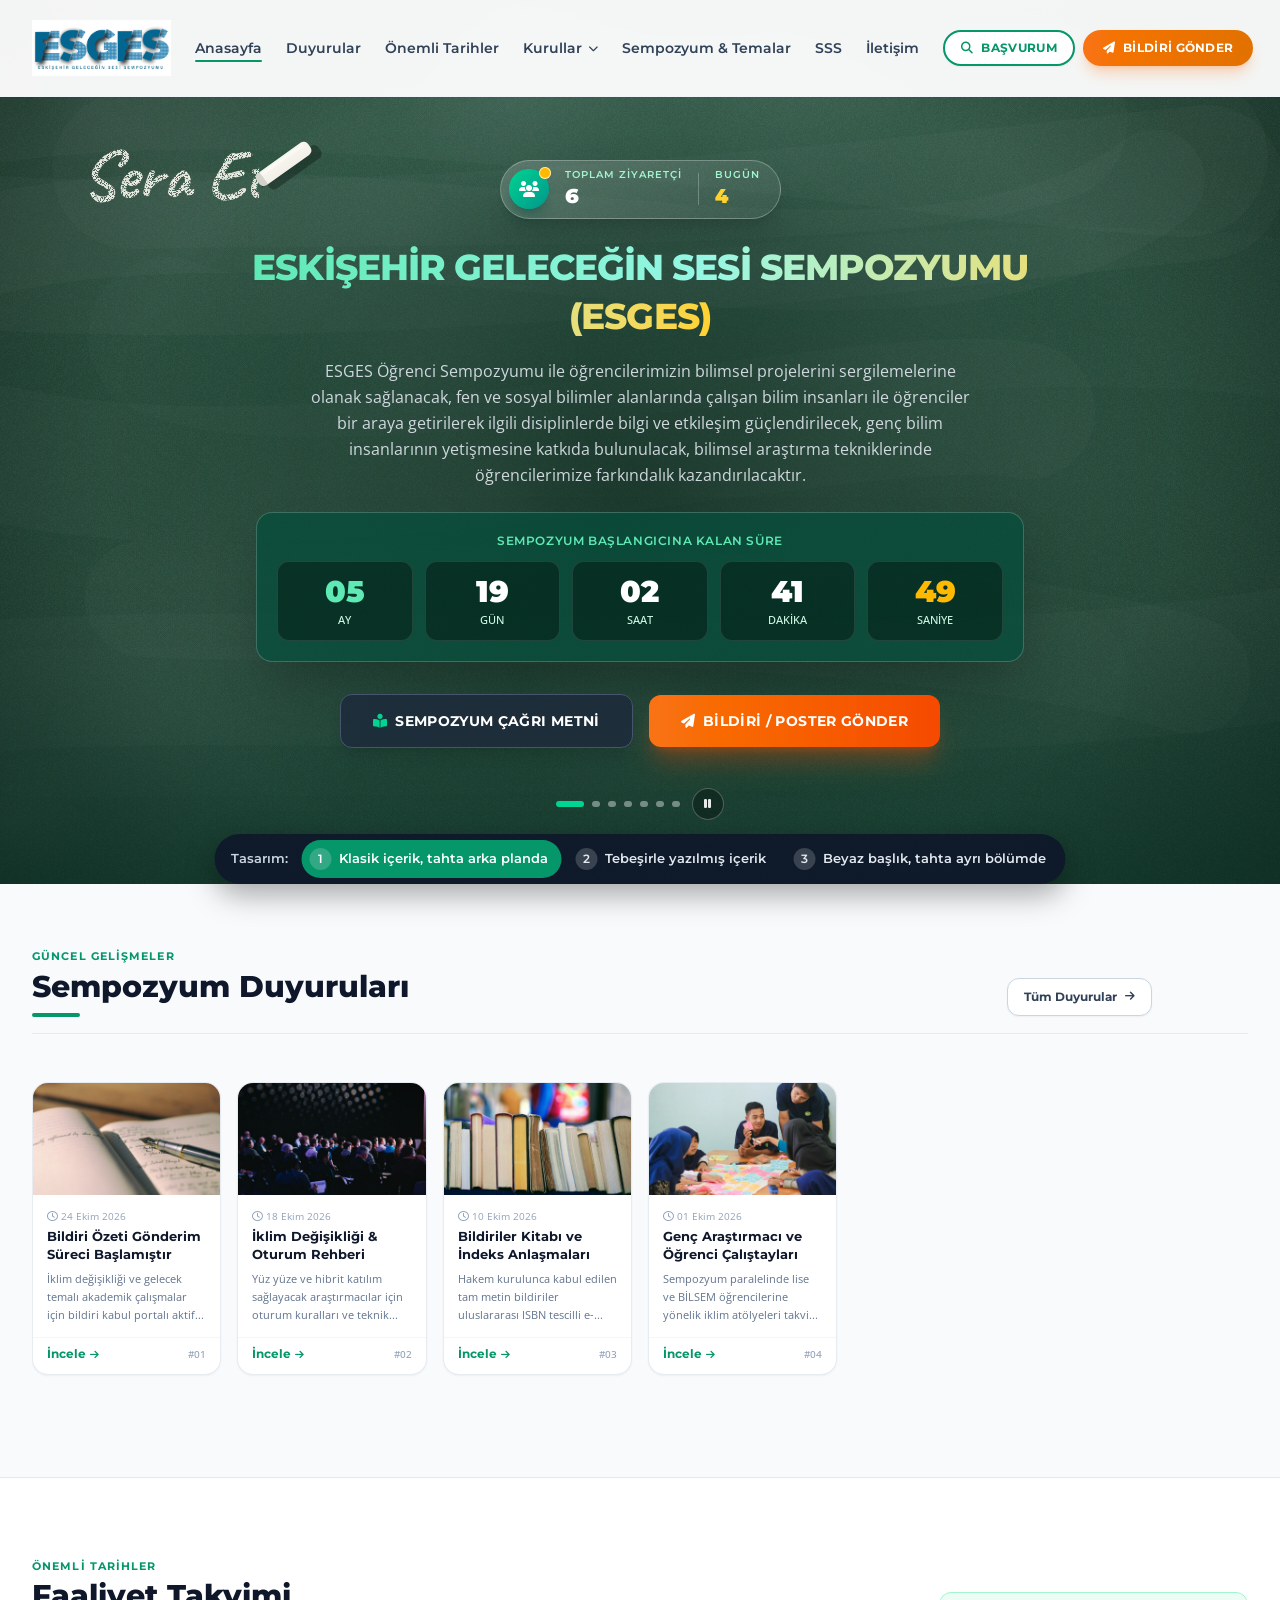
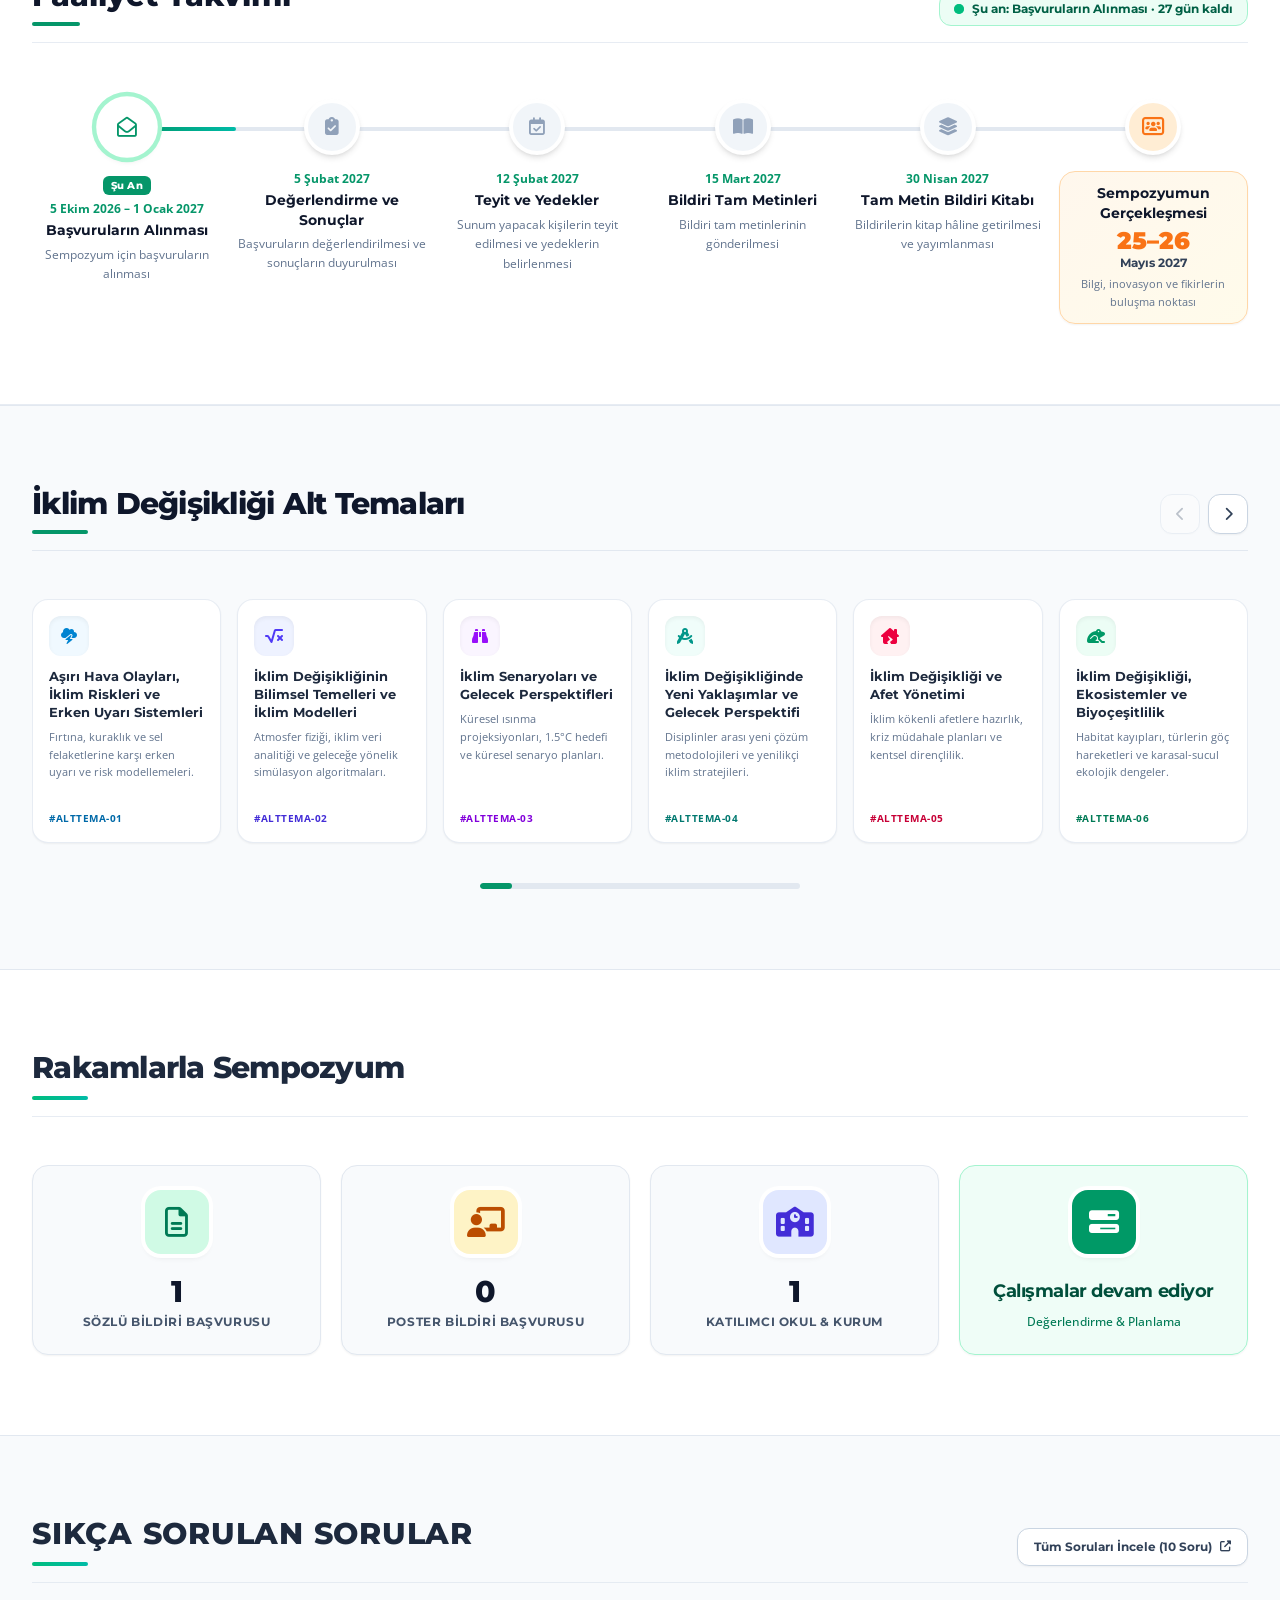
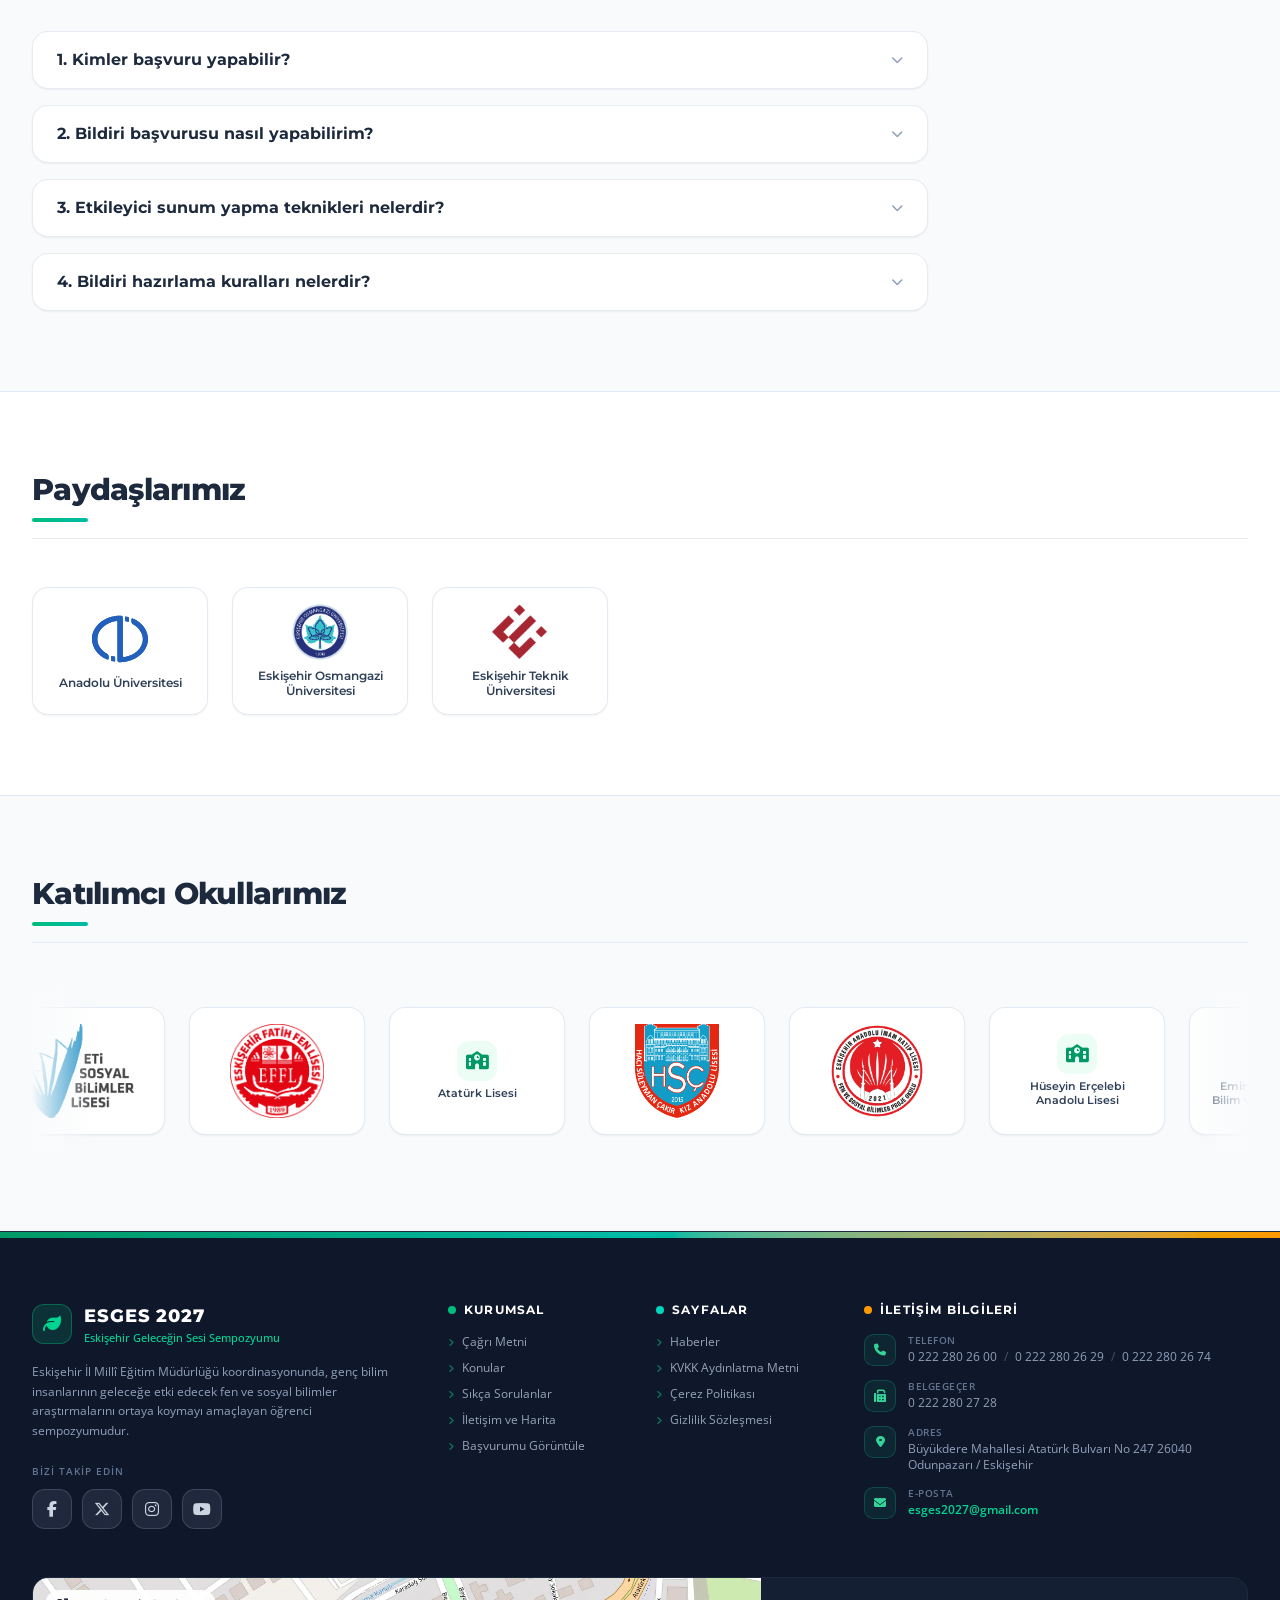
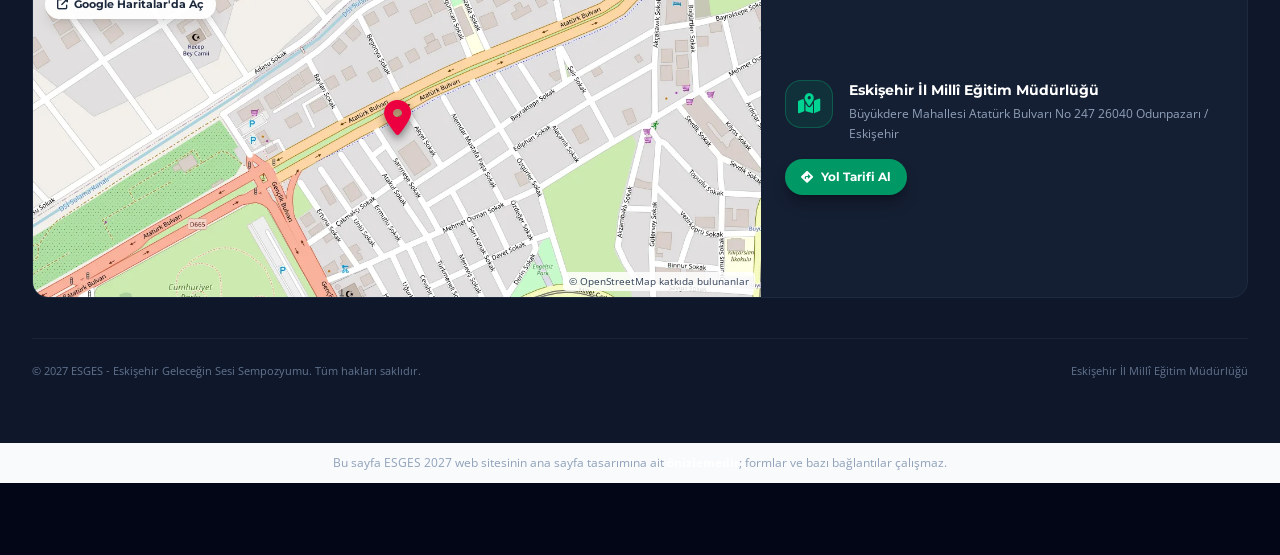
==== commit 0fa3c2bf: "Sürüm 3: beyaz başlık zemini, tebeşir tahtası ayrı bölümde Klasik sürüm temel alındı; tahta animasyo" ====
--- a/onceki.html
+++ b/onceki.html
@@ -2142,6 +2142,7 @@
   <span class="sg-etiket">Tasarım:</span>
   <a href="onceki.html" class="sg-dugme sg-secili" aria-current="page"><span class="sg-no">1</span><span class="sg-uzun">Klasik içerik, tahta arka planda</span><span class="sg-kisa">Klasik</span></a>
   <a href="index.html" class="sg-dugme"><span class="sg-no">2</span><span class="sg-uzun">Tebeşirle yazılmış içerik</span><span class="sg-kisa">Tebeşir</span></a>
+  <a href="surum3.html" class="sg-dugme"><span class="sg-no">3</span><span class="sg-uzun">Beyaz başlık, tahta ayrı bölümde</span><span class="sg-kisa">Ayrı tahta</span></a>
 </nav>
 <!-- /surum-gecisi -->
 </body>
